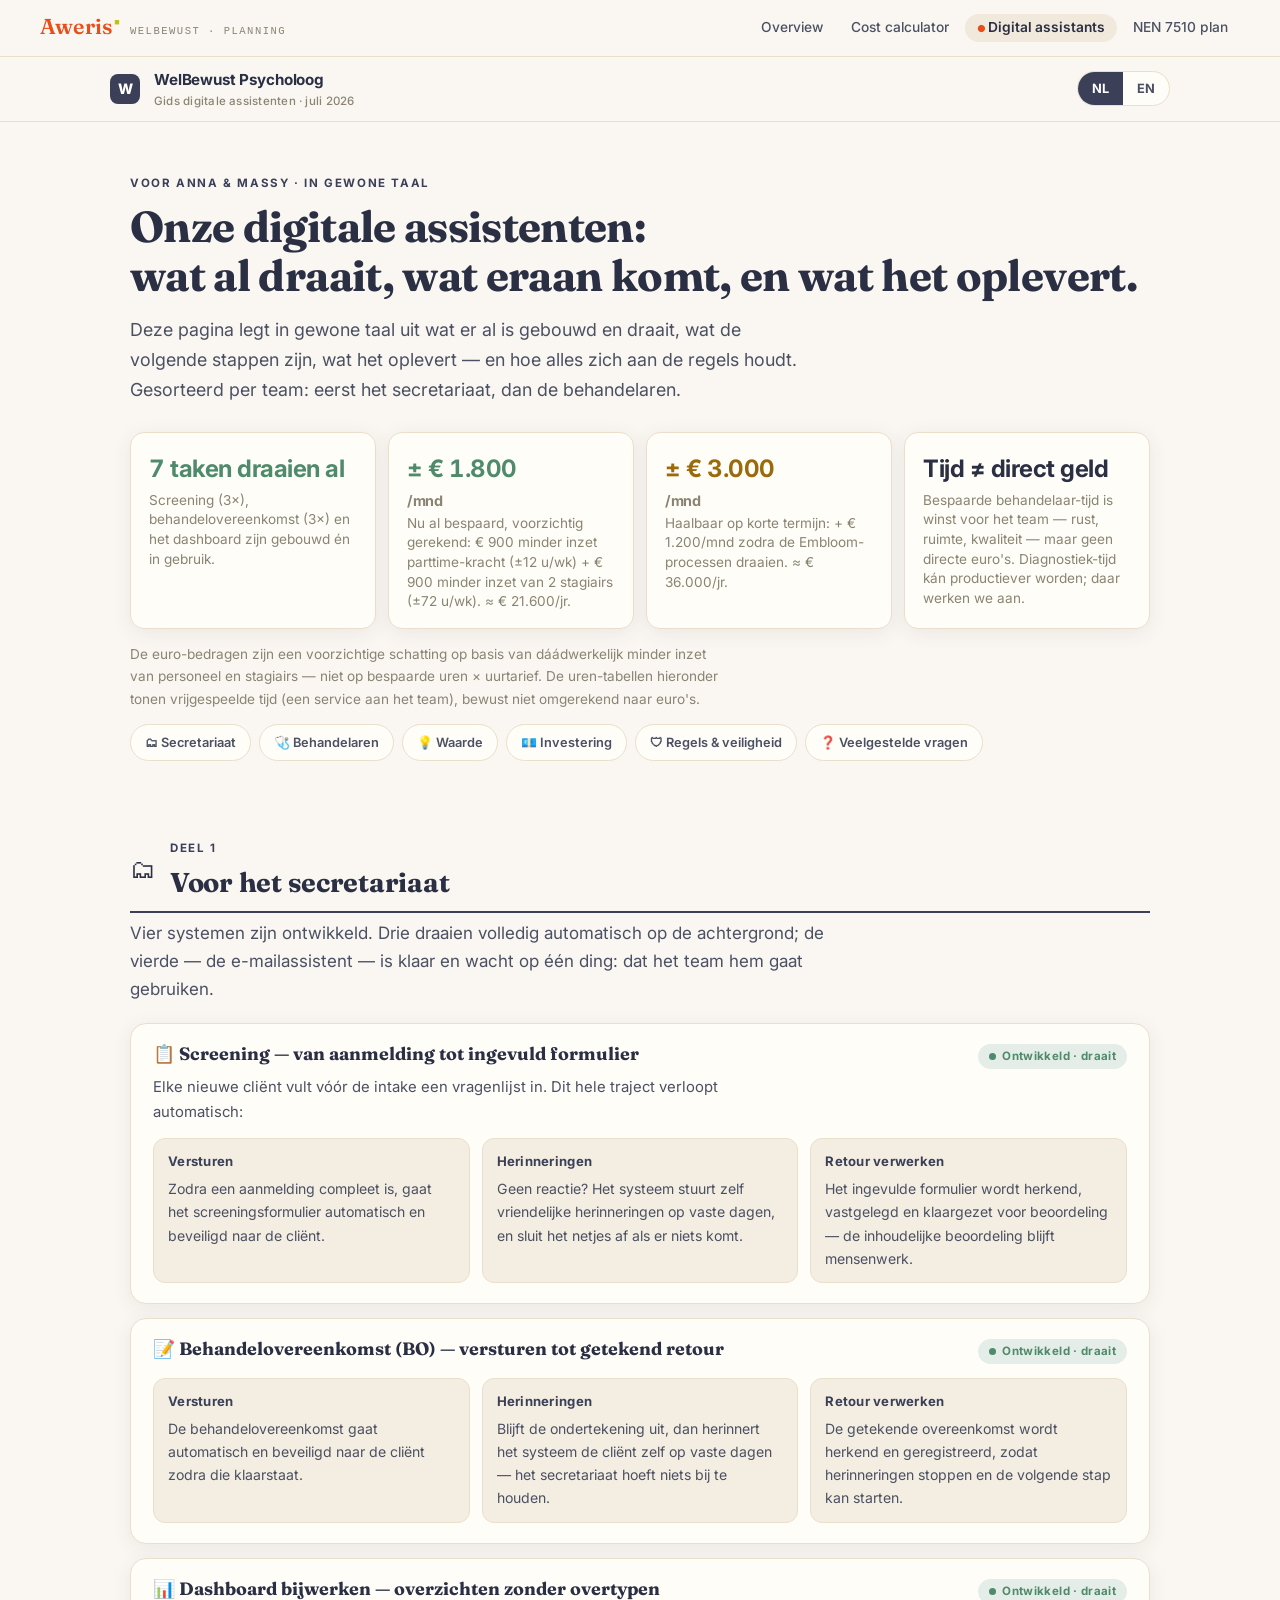
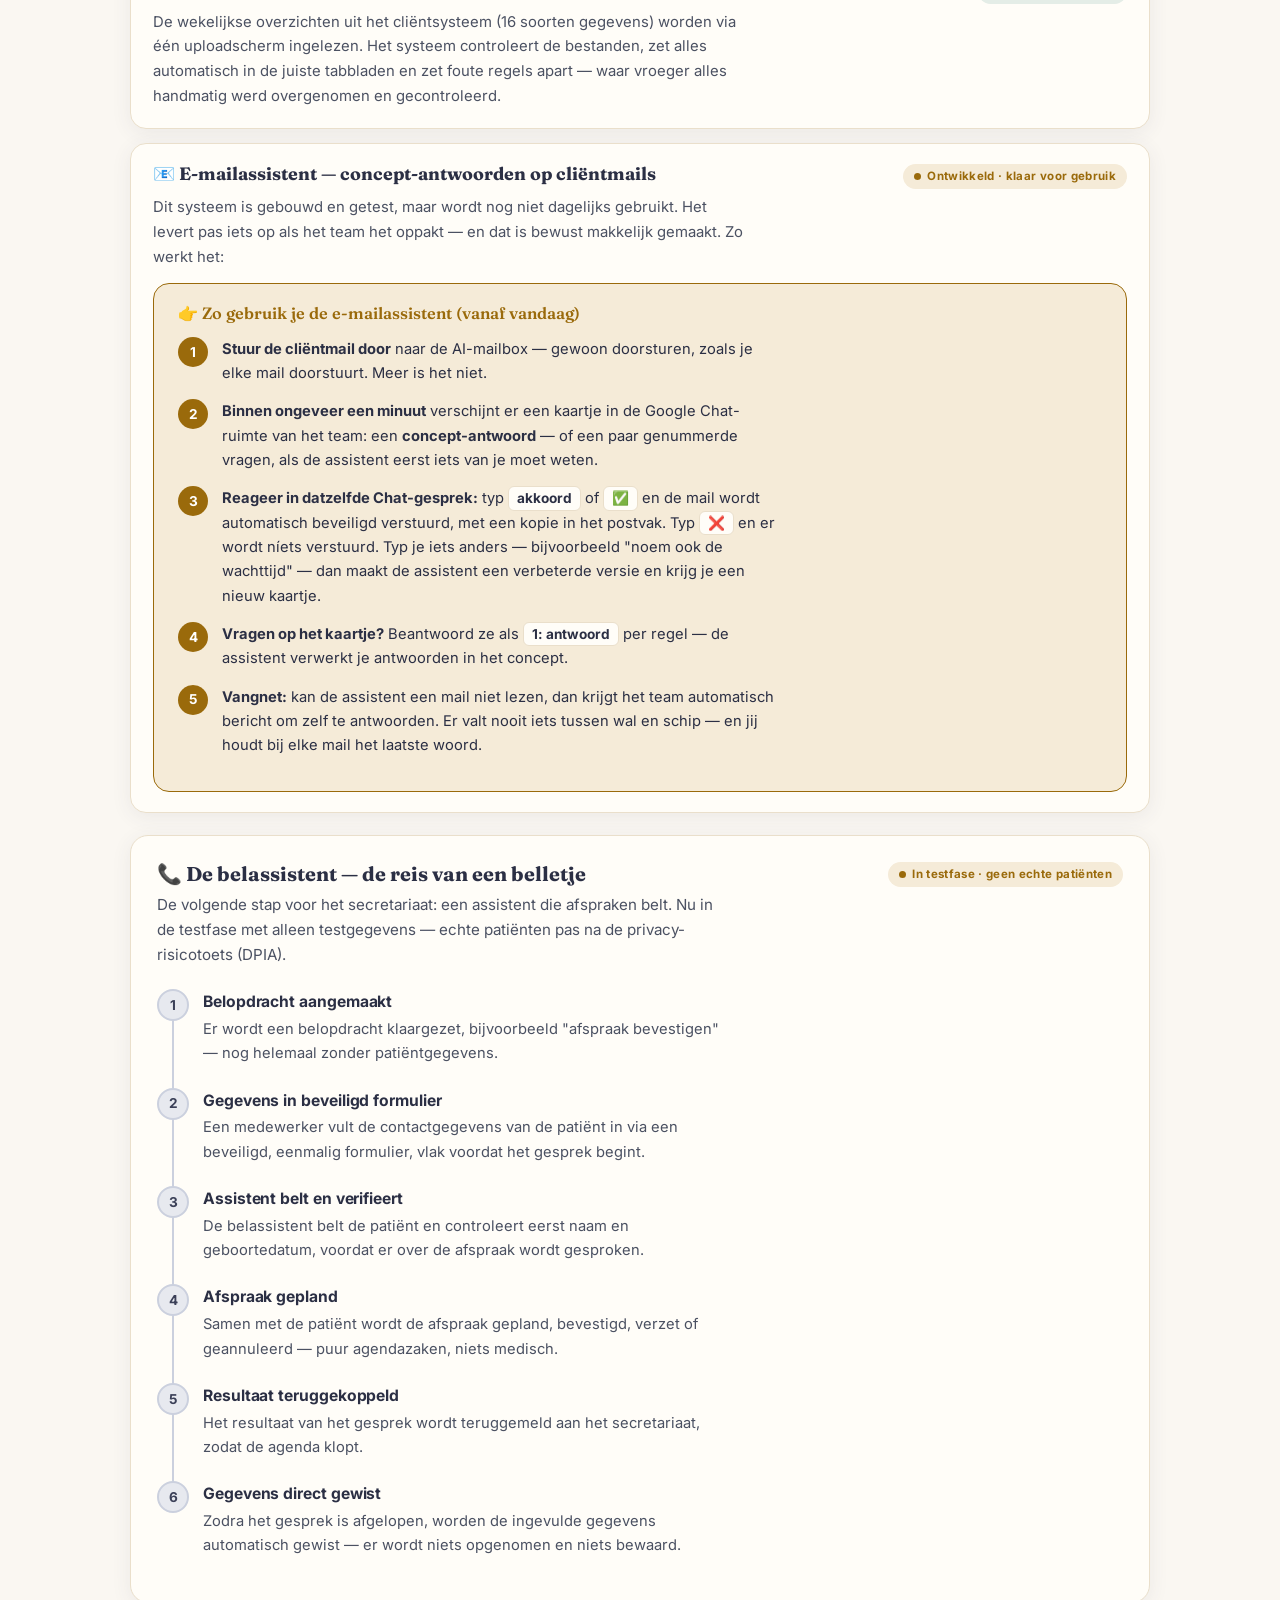
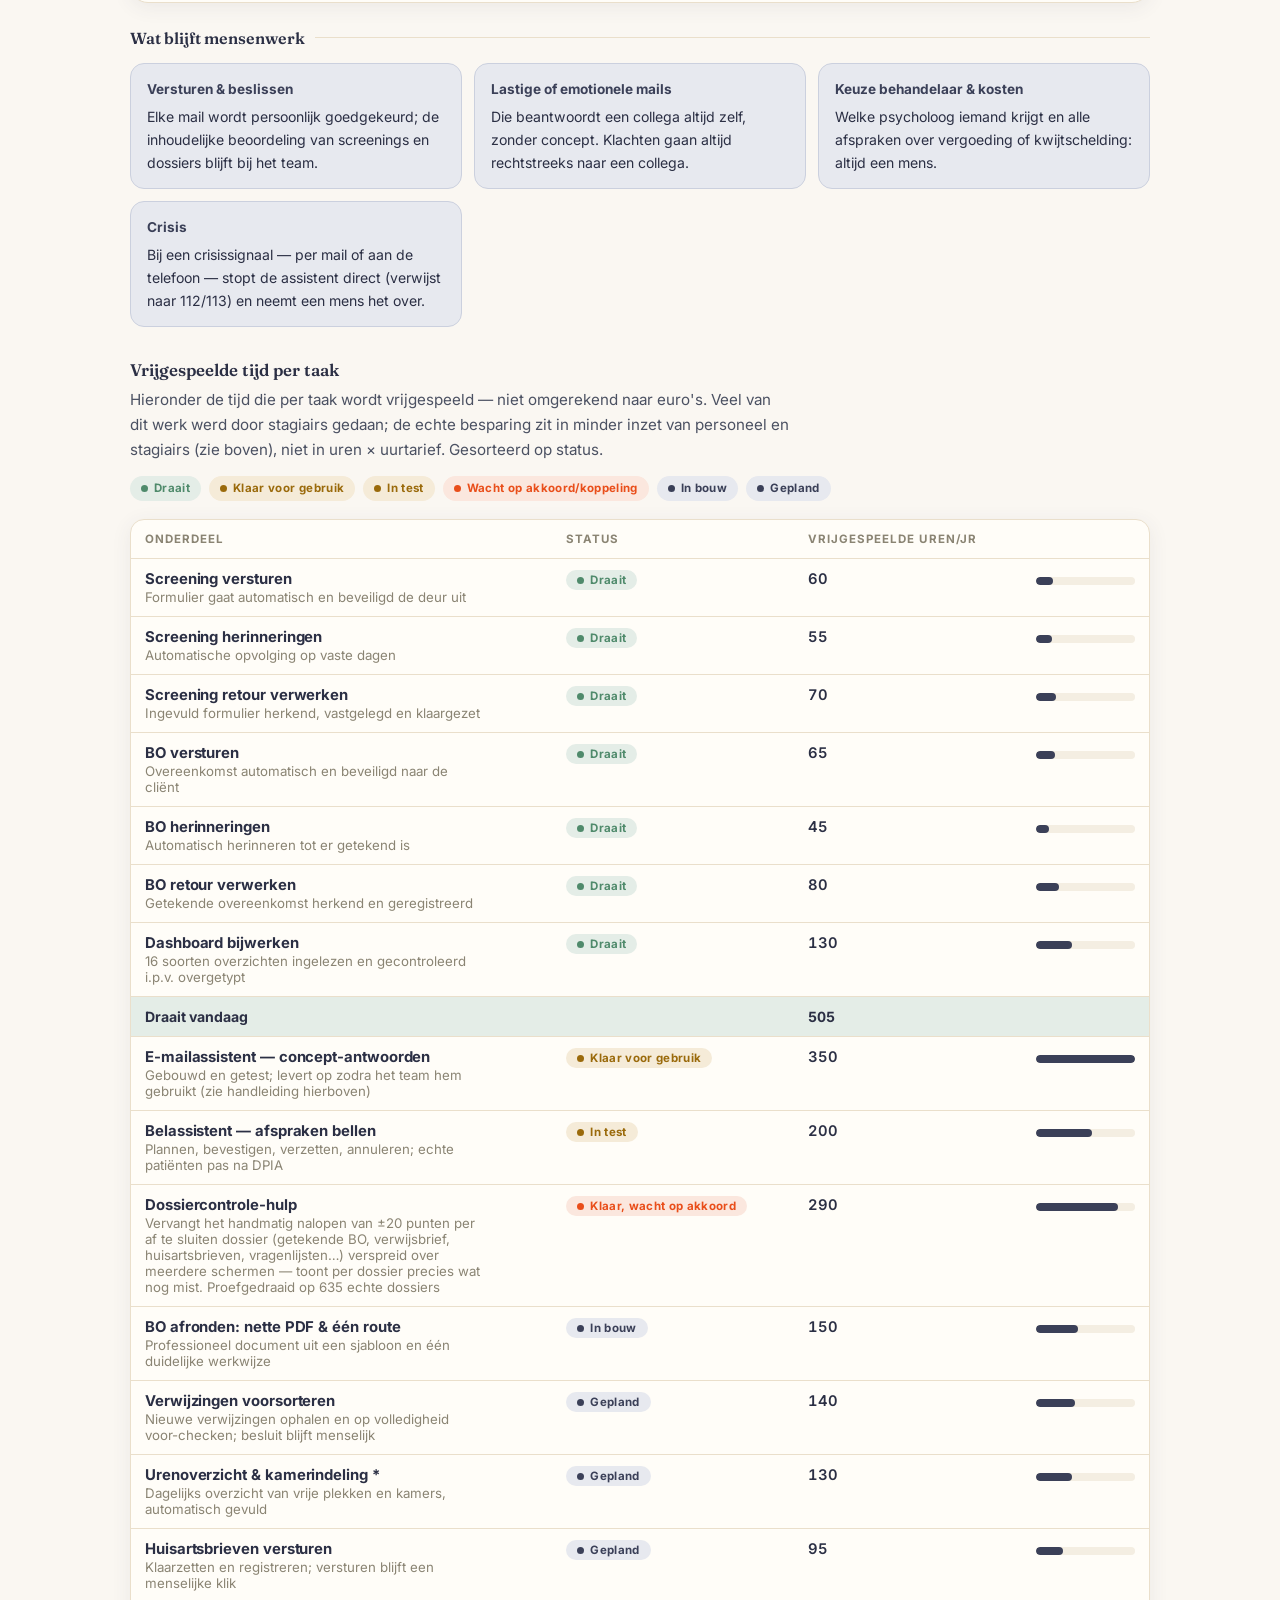
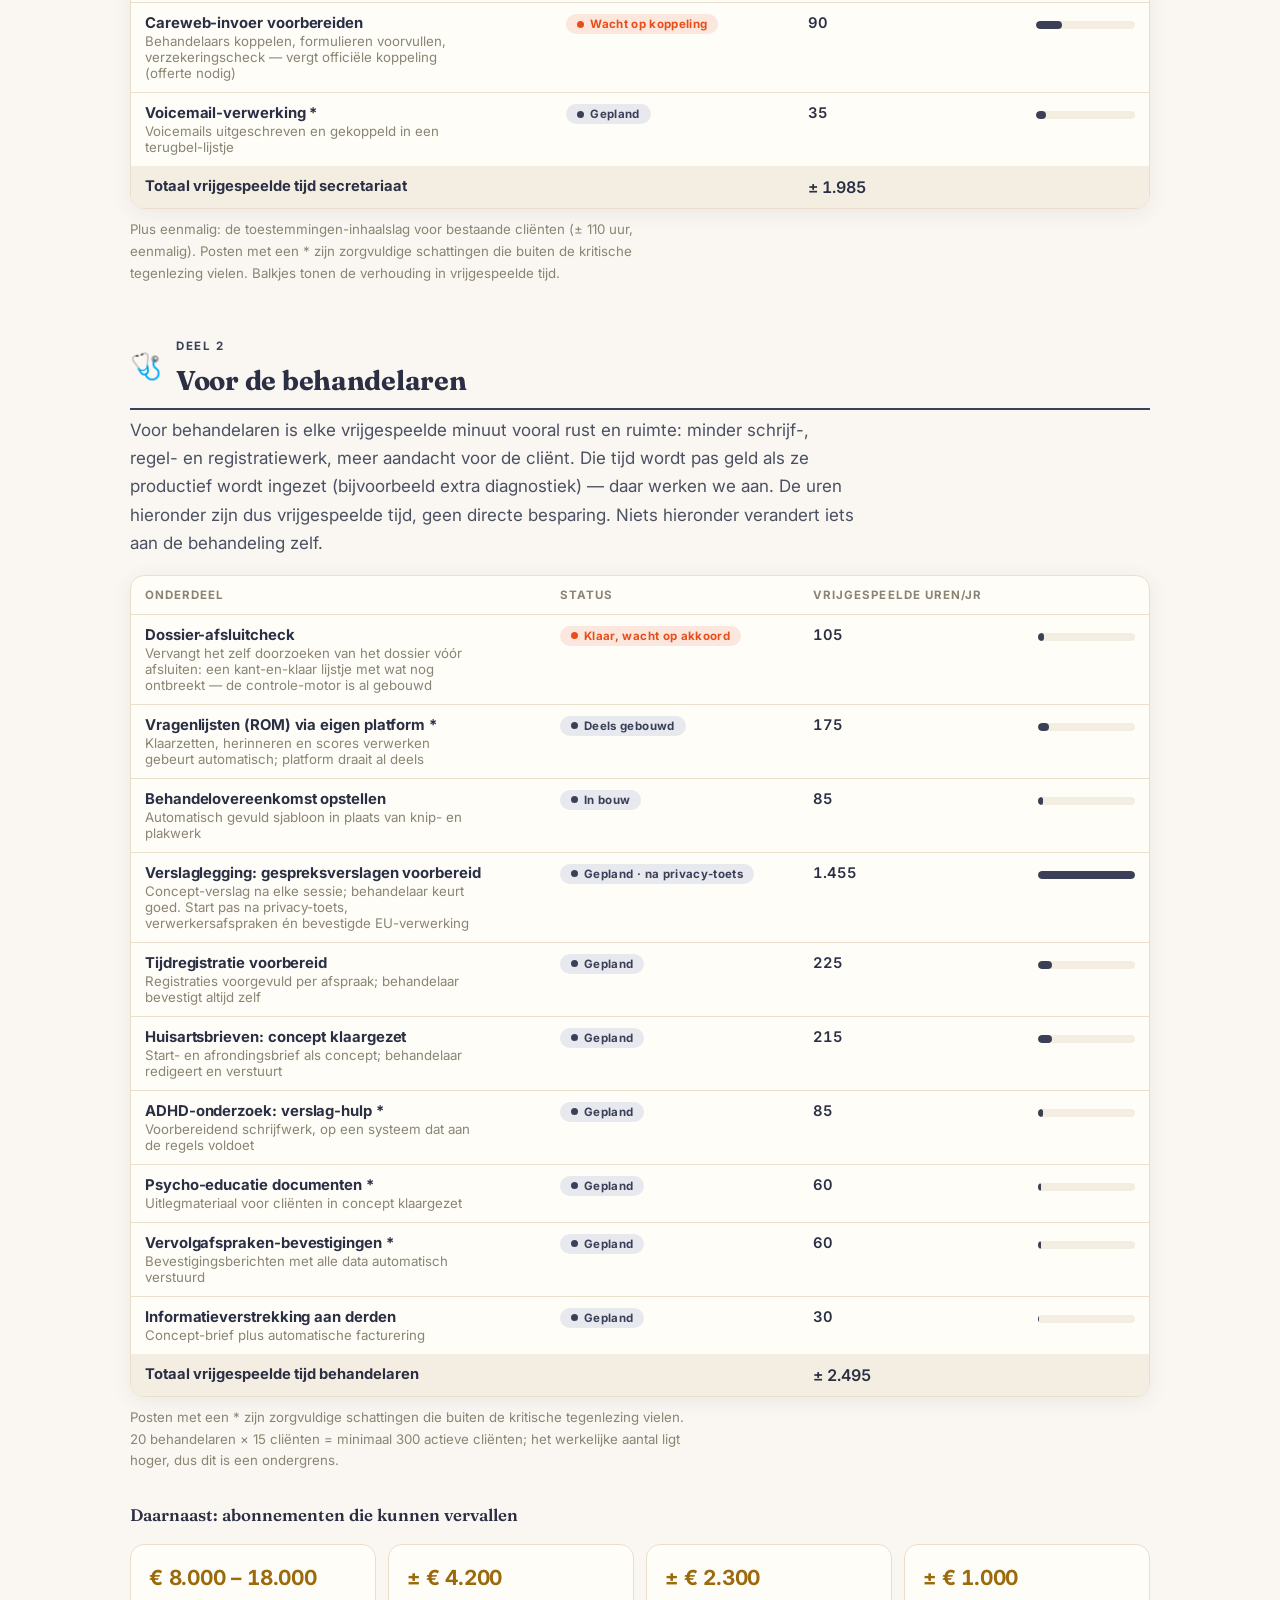
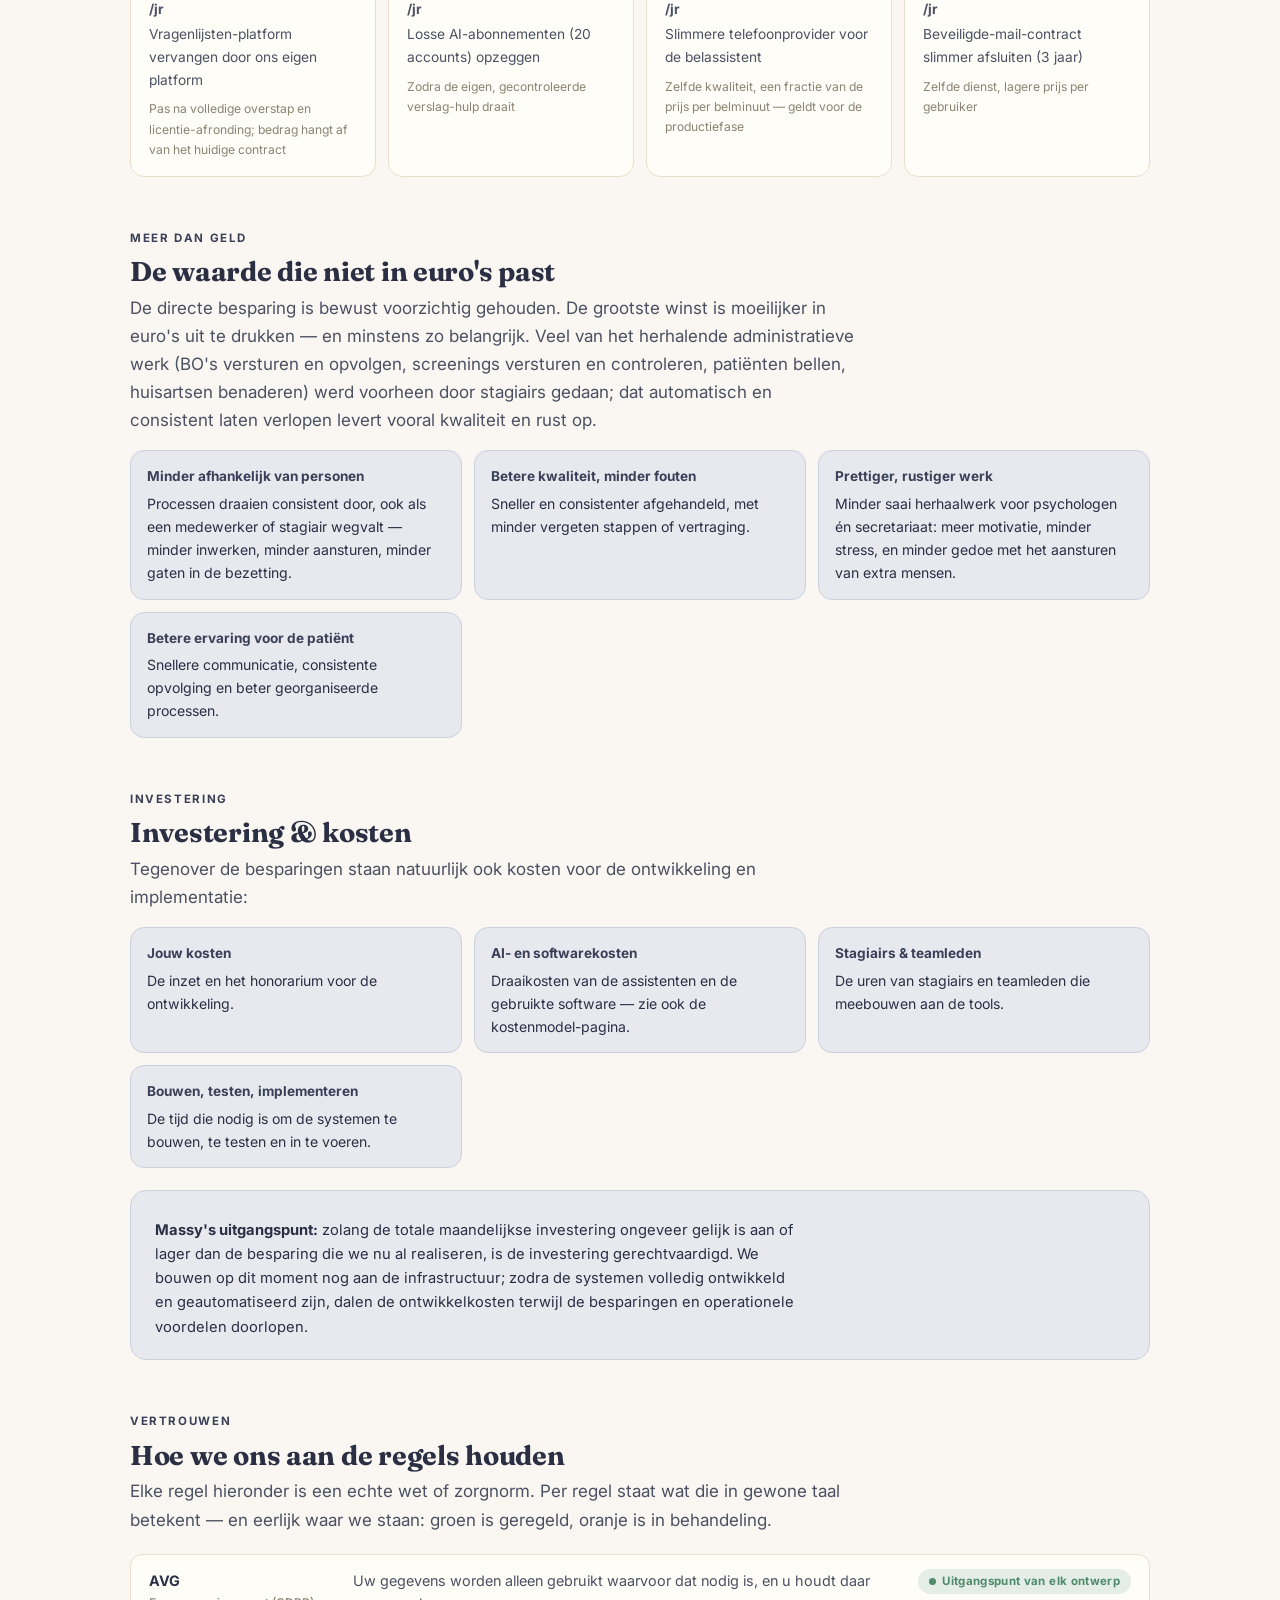
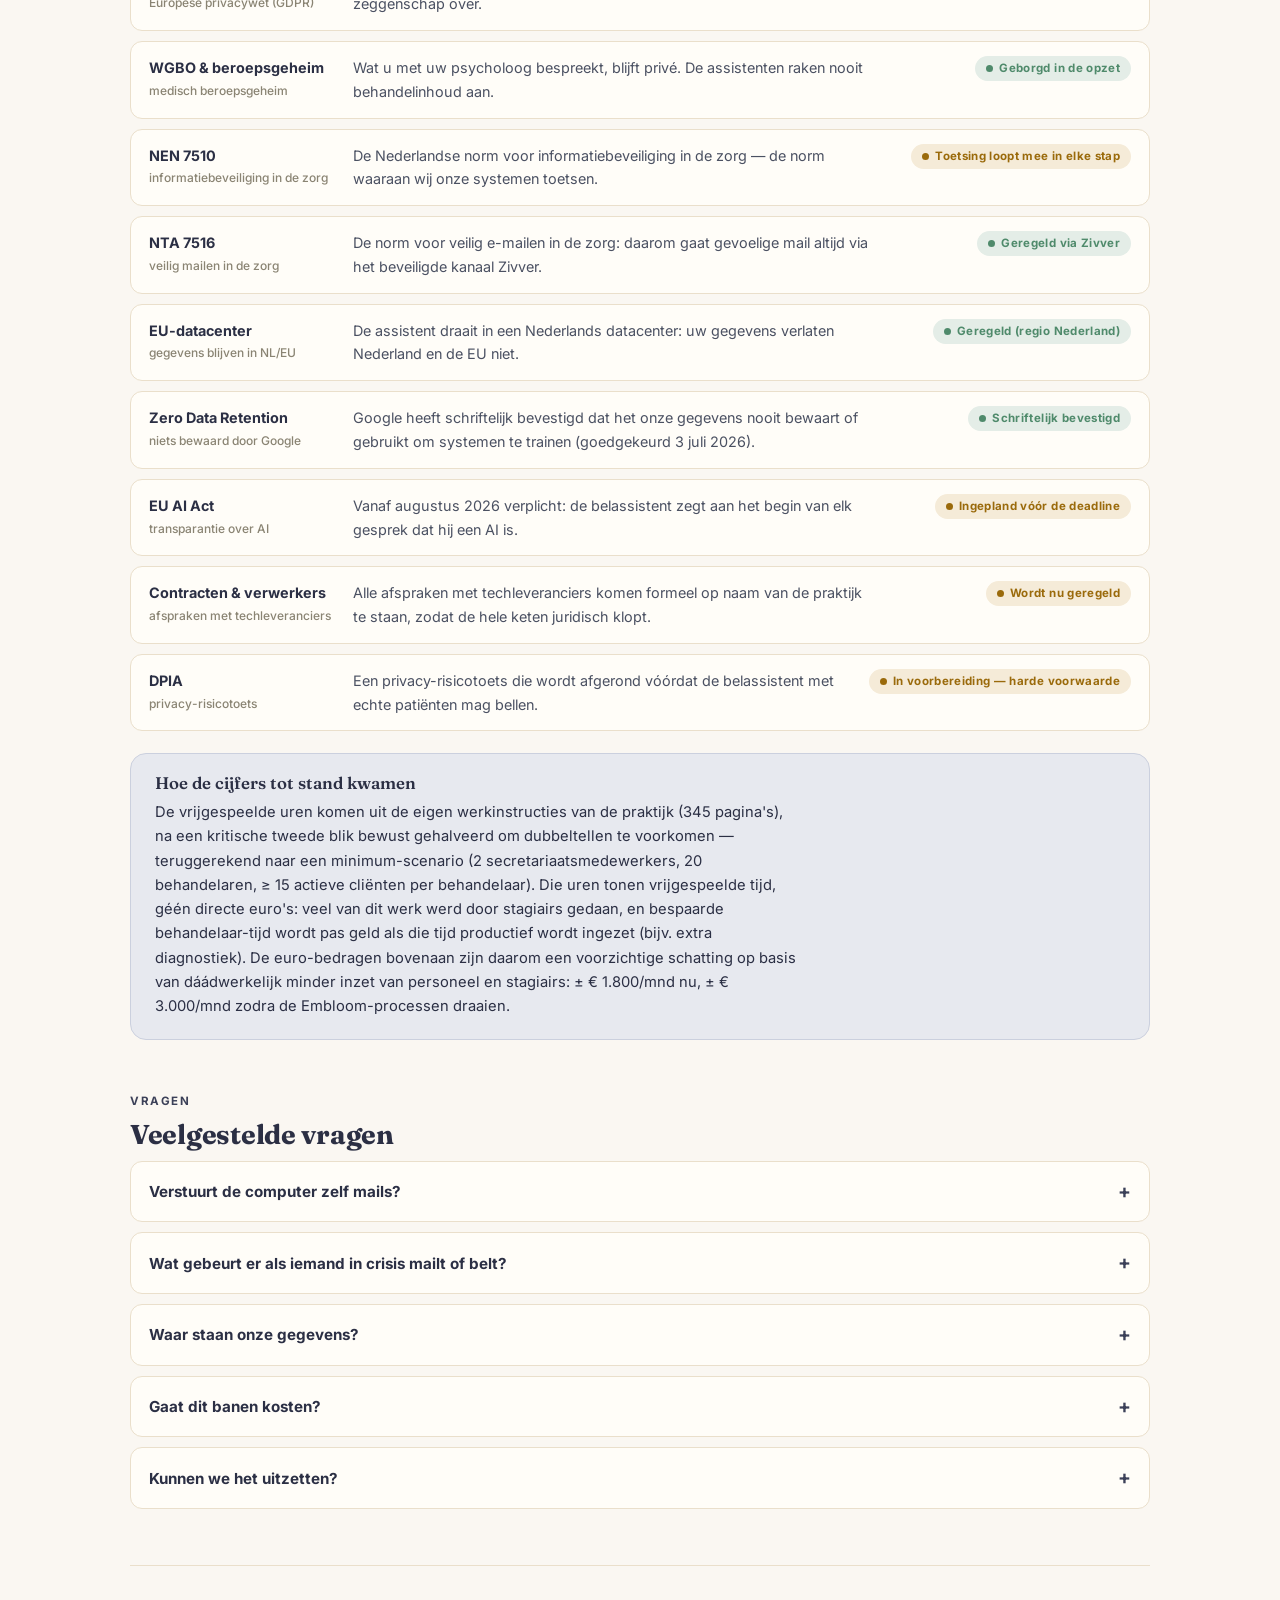
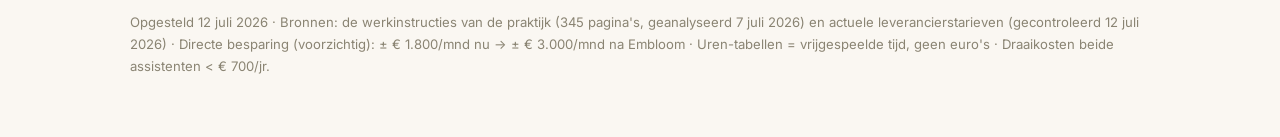
==== assistenten.html @ 5dd23942 "Rework the guide's savings model per Massy's feedback Replace the hour-based potential (€45.5k/€57.5" ====
<meta charset="utf-8">
<title>WelBewust · Digitale assistenten</title>
<meta name="viewport" content="width=device-width, initial-scale=1">
<style>
  :root{
    --paper:#F7F9F8; --ink:#1E2B27; --ink-soft:#49564F; --ink-faint:#6E7A73;
    --teal:#116B61; --teal-soft:#E3EEEC; --teal-line:#BFD6D2;
    --gold:#9A6A0B; --gold-soft:#F5EBD8;
    --card:#FFFFFF; --line:#DCE4E1; --rail:#EEF3F1;
    --ok:#2E7D4F; --ok-bg:#E4F1E9;
    --test:#A16207; --test-bg:#F7EED9;
    --plan:#5B6B7A; --plan-bg:#E9EEF2;
    --wait:#9A4F2E; --wait-bg:#F6E8E1;
    --shadow:0 1px 2px rgba(30,43,39,.06),0 8px 24px -12px rgba(30,43,39,.14);
  }
  @media (prefers-color-scheme: dark){
    :root{
      --paper:#14201C; --ink:#E8EFEA; --ink-soft:#B4C2BB; --ink-faint:#8FA098;
      --teal:#5BBFB1; --teal-soft:#1C332E; --teal-line:#2C4941;
      --gold:#D9A441; --gold-soft:#33290F;
      --card:#1A2925; --line:#2A3A34; --rail:#182622;
      --ok:#6FBF8F; --ok-bg:#1D3326;
      --test:#D9A441; --test-bg:#332B12;
      --plan:#9FB0BE; --plan-bg:#22303B;
      --wait:#D98B63; --wait-bg:#38251B;
      --shadow:0 1px 2px rgba(0,0,0,.3),0 8px 24px -12px rgba(0,0,0,.5);
    }
  }
  :root[data-theme="light"]{
    --paper:#F7F9F8; --ink:#1E2B27; --ink-soft:#49564F; --ink-faint:#6E7A73;
    --teal:#116B61; --teal-soft:#E3EEEC; --teal-line:#BFD6D2;
    --gold:#9A6A0B; --gold-soft:#F5EBD8;
    --card:#FFFFFF; --line:#DCE4E1; --rail:#EEF3F1;
    --ok:#2E7D4F; --ok-bg:#E4F1E9;
    --test:#A16207; --test-bg:#F7EED9;
    --plan:#5B6B7A; --plan-bg:#E9EEF2;
    --wait:#9A4F2E; --wait-bg:#F6E8E1;
    --shadow:0 1px 2px rgba(30,43,39,.06),0 8px 24px -12px rgba(30,43,39,.14);
  }
  :root[data-theme="dark"]{
    --paper:#14201C; --ink:#E8EFEA; --ink-soft:#B4C2BB; --ink-faint:#8FA098;
    --teal:#5BBFB1; --teal-soft:#1C332E; --teal-line:#2C4941;
    --gold:#D9A441; --gold-soft:#33290F;
    --card:#1A2925; --line:#2A3A34; --rail:#182622;
    --ok:#6FBF8F; --ok-bg:#1D3326;
    --test:#D9A441; --test-bg:#332B12;
    --plan:#9FB0BE; --plan-bg:#22303B;
    --wait:#D98B63; --wait-bg:#38251B;
    --shadow:0 1px 2px rgba(0,0,0,.3),0 8px 24px -12px rgba(0,0,0,.5);
  }

  *{box-sizing:border-box}
  @media (prefers-reduced-motion: reduce){ *{transition:none!important;animation:none!important} }
  body{
    margin:0; background:var(--paper); color:var(--ink);
    font-family:"Inter","Segoe UI",system-ui,-apple-system,sans-serif;
    font-size:17px; line-height:1.65;
  }
  .display, h1,h2,h3,h4, .chip, .stat b, .navrail a, .toggle, .eyebrow, th, .step-k, .qty, .howto b{
    font-family:"Inter","Segoe UI",system-ui,-apple-system,sans-serif;
  }
  h1,h2,h3{text-wrap:balance; line-height:1.15; margin:0}
  h1{font-size:clamp(1.9rem,4.5vw,2.7rem); font-weight:700; letter-spacing:-.015em}
  h2{font-size:clamp(1.35rem,3vw,1.7rem); font-weight:700; letter-spacing:-.01em}
  h3{font-size:1.05rem; font-weight:600}
  p{margin:.4rem 0 0; max-width:66ch}
  a{color:var(--teal)}
  .eyebrow{
    display:inline-block; font-size:.72rem; font-weight:700; letter-spacing:.14em;
    text-transform:uppercase; color:var(--teal); margin-bottom:.55rem;
  }
  .wrap{max-width:1060px; margin:0 auto; padding:0 20px}

  header.site{
    position:sticky; top:0; z-index:40; background:var(--paper);
    border-bottom:1px solid var(--line);
  }
  .bar{display:flex; align-items:center; gap:14px; padding:10px 0}
  .mark{
    width:30px;height:30px;border-radius:8px;background:var(--teal);color:#fff;
    display:grid;place-items:center;font-weight:800;font-size:.9rem;flex:none;
    font-family:"Inter","Segoe UI",system-ui,-apple-system,sans-serif;
  }
  .bar .t{font-weight:700;font-size:.95rem;letter-spacing:-.01em;font-family:"Inter","Segoe UI",system-ui,-apple-system,sans-serif}
  .bar .t small{display:block;font-weight:500;color:var(--ink-faint);font-size:.72rem;letter-spacing:.02em}
  .spacer{flex:1}
  .toggle{display:flex;border:1px solid var(--line);border-radius:999px;overflow:hidden;background:var(--card)}
  .toggle button{appearance:none;border:0;background:transparent;color:var(--ink-soft);font:inherit;font-size:.8rem;font-weight:700;padding:6px 14px;cursor:pointer}
  .toggle button[aria-pressed="true"]{background:var(--teal);color:#fff}
  .toggle button:focus-visible{outline:2px solid var(--teal);outline-offset:-2px}

  [data-lang="en"] .nl{display:none!important}
  [data-lang="nl"] .en{display:none!important}

  .hero{padding:52px 0 30px}
  .hero .sub{font-size:1.12rem;color:var(--ink-soft);max-width:62ch;margin-top:.9rem}
  .stats{display:grid;grid-template-columns:repeat(auto-fit,minmax(215px,1fr));gap:12px;margin-top:28px}
  .stat{background:var(--card);border:1px solid var(--line);border-radius:14px;padding:16px 18px;box-shadow:var(--shadow)}
  .stat b{display:block;font-size:1.5rem;font-weight:700;letter-spacing:-.02em;font-variant-numeric:tabular-nums}
  .stat b.money{color:var(--gold)}
  .stat b.live{color:var(--ok)}
  .stat span{font-size:.85rem;color:var(--ink-faint);line-height:1.45;display:block;margin-top:2px}
  .hero .note{font-size:.85rem;color:var(--ink-faint);margin-top:14px}
  .navrail{display:flex;gap:8px;flex-wrap:wrap;padding:14px 0 4px}
  .navrail a{text-decoration:none;font-size:.8rem;font-weight:600;color:var(--ink-soft);border:1px solid var(--line);background:var(--card);border-radius:999px;padding:7px 14px}
  .navrail a:hover{border-color:var(--teal);color:var(--teal)}

  section{padding:44px 0 8px}
  .lede{color:var(--ink-soft);max-width:66ch}
  .rolehead{display:flex;align-items:center;gap:14px;border-bottom:2px solid var(--teal);padding-bottom:12px;margin-bottom:6px}
  .rolehead .roletag{font-size:1.6rem}

  .chip{display:inline-flex;align-items:center;gap:6px;font-size:.72rem;font-weight:700;letter-spacing:.03em;border-radius:999px;padding:3px 11px;white-space:nowrap}
  .chip::before{content:"";width:7px;height:7px;border-radius:50%;background:currentColor}
  .chip.ok{color:var(--ok);background:var(--ok-bg)}
  .chip.ready{color:var(--gold);background:var(--gold-soft)}
  .chip.test{color:var(--test);background:var(--test-bg)}
  .chip.plan{color:var(--plan);background:var(--plan-bg)}
  .chip.wait{color:var(--wait);background:var(--wait-bg)}
  .chip.build{color:var(--teal);background:var(--teal-soft)}

  /* developed-system cards */
  .syscards{display:grid;gap:14px;margin-top:20px}
  .syscard{background:var(--card);border:1px solid var(--line);border-radius:16px;padding:20px 22px;box-shadow:var(--shadow)}
  .syshead{display:flex;justify-content:space-between;align-items:flex-start;gap:12px;flex-wrap:wrap}
  .syshead h3{font-size:1.12rem;font-weight:700}
  .sysparts{display:grid;grid-template-columns:repeat(auto-fit,minmax(230px,1fr));gap:12px;margin-top:14px}
  .part{background:var(--rail);border:1px solid var(--line);border-radius:12px;padding:12px 14px}
  .part h4{margin:0;font-size:.82rem;font-weight:700;color:var(--teal);letter-spacing:.02em}
  .part p{font-size:.88rem;color:var(--ink-soft);margin-top:4px}

  /* adoption guide */
  .adopt{background:var(--gold-soft);border:1px solid var(--gold);border-radius:16px;padding:20px 24px;margin-top:14px}
  .adopt h3{color:var(--gold);font-size:1.02rem}
  .howto{list-style:none;margin:14px 0 0;padding:0;counter-reset:step}
  .howto li{position:relative;padding:0 0 14px 44px;counter-increment:step}
  .howto li::before{
    content:counter(step);position:absolute;left:0;top:0;width:30px;height:30px;border-radius:50%;
    background:var(--gold);color:#fff;display:grid;place-items:center;font-weight:700;font-size:.85rem;
    font-family:"Inter","Segoe UI",system-ui,-apple-system,sans-serif;
  }
  .howto p{font-size:.92rem;margin:0;max-width:62ch}
  .howto b{font-weight:700}
  .kbd{display:inline-block;background:var(--card);border:1px solid var(--line);border-radius:6px;padding:0 8px;font-size:.85rem;font-weight:700;font-family:"Inter","Segoe UI",system-ui,-apple-system,sans-serif}

  /* journey */
  .pathcard{background:var(--card);border:1px solid var(--line);border-radius:18px;padding:26px 26px 22px;margin-top:22px;box-shadow:var(--shadow)}
  .pathhead{display:flex;align-items:flex-start;gap:14px;flex-wrap:wrap;justify-content:space-between}
  .pathhead .who h3{font-size:1.25rem;font-weight:700}
  .pathhead .who p{color:var(--ink-soft);font-size:.95rem;max-width:56ch}
  .journey{list-style:none;margin:22px 0 0;padding:0;position:relative}
  .journey li{position:relative;padding:0 0 22px 46px}
  .journey li::before{content:"";position:absolute;left:15px;top:28px;bottom:-2px;width:2px;background:var(--teal-line)}
  .journey li:last-child::before{display:none}
  .journey .step-k{position:absolute;left:0;top:0;width:32px;height:32px;border-radius:50%;background:var(--teal-soft);color:var(--teal);border:2px solid var(--teal-line);display:grid;place-items:center;font-weight:700;font-size:.85rem}
  .journey h4{margin:0;font-size:.98rem;font-weight:700;letter-spacing:-.005em}
  .journey p{font-size:.92rem;color:var(--ink-soft);margin-top:2px;max-width:58ch}

  .humans{display:grid;grid-template-columns:repeat(auto-fit,minmax(250px,1fr));gap:12px;margin-top:16px}
  .human{background:var(--teal-soft);border:1px solid var(--teal-line);border-radius:14px;padding:14px 16px}
  .human h4{margin:0;font-size:.85rem;font-weight:700;color:var(--teal)}
  .human p{font-size:.88rem;color:var(--ink);margin-top:4px}
  .humanlabel{display:flex;align-items:center;gap:10px;margin-top:26px}
  .humanlabel h3{font-size:1rem}
  .humanlabel .rule{flex:1;height:1px;background:var(--line)}

  .comply{display:grid;gap:10px;margin-top:20px}
  .rule-row{display:grid;grid-template-columns:190px 1fr auto;gap:14px;align-items:start;background:var(--card);border:1px solid var(--line);border-radius:12px;padding:14px 18px}
  .rule-row .k{font-weight:700;font-size:.9rem;font-family:"Inter","Segoe UI",system-ui,-apple-system,sans-serif}
  .rule-row .k small{display:block;font-weight:500;color:var(--ink-faint);font-size:.75rem;margin-top:1px}
  .rule-row p{font-size:.9rem;color:var(--ink-soft);margin:0;max-width:58ch}
  @media (max-width:720px){ .rule-row{grid-template-columns:1fr;gap:6px} }

  .tablewrap{overflow-x:auto;margin-top:18px;border:1px solid var(--line);border-radius:14px;background:var(--card);box-shadow:var(--shadow)}
  table{border-collapse:collapse;width:100%;min-width:640px}
  th{text-align:left;font-size:.72rem;letter-spacing:.09em;text-transform:uppercase;color:var(--ink-faint);font-weight:700;padding:12px 14px;border-bottom:1px solid var(--line)}
  td{padding:11px 14px;border-bottom:1px solid var(--line);vertical-align:top;font-size:.92rem}
  tr:last-child td{border-bottom:0}
  td .it{font-weight:700;font-size:.93rem;font-family:"Inter","Segoe UI",system-ui,-apple-system,sans-serif;letter-spacing:-.005em}
  td .why{color:var(--ink-faint);font-size:.83rem;display:block;margin-top:1px;max-width:42ch}
  .qty{font-variant-numeric:tabular-nums;white-space:nowrap;font-weight:600}
  .qty.money{color:var(--gold);font-weight:700}
  .bar-td{min-width:110px}
  .databar{height:8px;border-radius:99px;background:var(--rail);overflow:hidden;margin-top:7px}
  .databar i{display:block;height:100%;border-radius:99px;background:var(--teal)}
  tr.subtotal td{background:var(--ok-bg);font-weight:700;font-size:.88rem}
  tfoot td{background:var(--rail);font-weight:700}
  tfoot .qty{font-size:1rem}
  .tbl-note{font-size:.83rem;color:var(--ink-faint);margin-top:10px;max-width:70ch}

  .cuts{display:grid;grid-template-columns:repeat(auto-fit,minmax(230px,1fr));gap:12px;margin-top:18px}
  .cut{background:var(--card);border:1px solid var(--line);border-radius:14px;padding:16px 18px}
  .cut b{display:block;font-size:1.3rem;color:var(--gold);font-variant-numeric:tabular-nums;font-family:"Inter","Segoe UI",system-ui,-apple-system,sans-serif;letter-spacing:-.01em}
  .cut span{font-size:.86rem;color:var(--ink-soft);display:block;margin-top:3px}
  .cut small{display:block;font-size:.76rem;color:var(--ink-faint);margin-top:8px}

  details{background:var(--card);border:1px solid var(--line);border-radius:12px;padding:0;margin-top:10px;overflow:hidden}
  summary{cursor:pointer;font-weight:700;font-size:.95rem;padding:14px 18px;list-style:none;font-family:"Inter","Segoe UI",system-ui,-apple-system,sans-serif;display:flex;justify-content:space-between;gap:12px;align-items:center}
  summary::-webkit-details-marker{display:none}
  summary::after{content:"+";color:var(--teal);font-weight:700;font-size:1.2rem;flex:none}
  details[open] summary::after{content:"–"}
  details .a{padding:0 18px 16px;color:var(--ink-soft);font-size:.93rem;max-width:66ch}
  summary:focus-visible{outline:2px solid var(--teal);outline-offset:-2px}

  .method{background:var(--teal-soft);border:1px solid var(--teal-line);border-radius:16px;padding:20px 24px;margin-top:22px}
  .method p{font-size:.92rem;max-width:72ch}
  footer{padding:40px 0 60px;color:var(--ink-faint);font-size:.82rem;border-top:1px solid var(--line);margin-top:48px}
  footer p{max-width:none}
  .legend{display:flex;gap:8px;flex-wrap:wrap;margin-top:14px}
</style>
<link rel="stylesheet" href="aweris.css">

<body data-lang="nl">
<nav class="aw-nav">
  <a class="aw-brand" href="overview.html"><span class="aw-wordmark">Aweris</span><small>WelBewust &middot; planning</small></a>
  <div class="aw-nav-links">
    <a href="overview.html">Overview</a>
    <a href="index.html">Cost calculator</a>
    <a href="assistenten.html" aria-current="page">Digital assistants</a>
    <a href="compliance.html">NEN 7510 plan</a>
  </div>
</nav>
<header class="site">
  <div class="wrap bar">
    <div class="mark">W</div>
    <div class="t">WelBewust Psycholoog
      <small class="nl">Gids digitale assistenten · juli 2026</small>
      <small class="en">Digital assistants guide · July 2026</small>
    </div>
    <div class="spacer"></div>
    <div class="toggle" role="group" aria-label="Taal / Language">
      <button id="btn-nl" aria-pressed="true" onclick="setLang('nl')">NL</button>
      <button id="btn-en" aria-pressed="false" onclick="setLang('en')">EN</button>
    </div>
  </div>
</header>

<main class="wrap">

  <!-- ============ HERO ============ -->
  <div class="hero">
    <span class="eyebrow nl">Voor Anna &amp; Massy · in gewone taal</span>
    <span class="eyebrow en">For Anna &amp; Massy · in plain language</span>
    <h1 class="nl">Onze digitale assistenten:<br>wat al draait, wat eraan komt, en wat het oplevert.</h1>
    <h1 class="en">Our digital assistants:<br>what already runs, what's coming, and what it saves.</h1>
    <p class="sub nl">Deze pagina legt in gewone taal uit wat er al is gebouwd en draait, wat de volgende stappen zijn, wat het oplevert — en hoe alles zich aan de regels houdt. Gesorteerd per team: eerst het secretariaat, dan de behandelaren.</p>
    <p class="sub en">This page explains in plain language what has been built and is running, what comes next, what it saves — and how everything follows the rules. Organized per team: first the secretariat, then the clinicians.</p>

    <div class="stats">
      <div class="stat">
        <b class="live nl">7 taken draaien al</b><b class="live en">7 tasks already run</b>
        <span class="nl">Screening (3×), behandelovereenkomst (3×) en het dashboard zijn gebouwd én in gebruik.</span>
        <span class="en">Screening (3×), treatment agreement (3×) and the dashboard are built and in use.</span>
      </div>
      <div class="stat">
        <b class="live nl">± € 1.800<span style="font-size:.9rem">/mnd</span></b><b class="live en">± € 1,800<span style="font-size:.9rem">/mo</span></b>
        <span class="nl">Nu al bespaard, voorzichtig gerekend: € 900 minder inzet parttime-kracht (±12 u/wk) + € 900 minder inzet van 2 stagiairs (±72 u/wk). ≈ € 21.600/jr.</span>
        <span class="en">Saved now, conservatively: € 900 less part-time staffing (±12 h/wk) + € 900 less use of 2 interns (±72 h/wk). ≈ € 21,600/yr.</span>
      </div>
      <div class="stat">
        <b class="money nl">± € 3.000<span style="font-size:.9rem">/mnd</span></b><b class="money en">± € 3,000<span style="font-size:.9rem">/mo</span></b>
        <span class="nl">Haalbaar op korte termijn: + € 1.200/mnd zodra de Embloom-processen draaien. ≈ € 36.000/jr.</span>
        <span class="en">Reachable near-term: + € 1,200/mo once the Embloom processes run. ≈ € 36,000/yr.</span>
      </div>
      <div class="stat">
        <b class="nl">Tijd ≠ direct geld</b><b class="en">Time ≠ direct cash</b>
        <span class="nl">Bespaarde behandelaar-tijd is winst voor het team — rust, ruimte, kwaliteit — maar geen directe euro's. Diagnostiek-tijd kán productiever worden; daar werken we aan.</span>
        <span class="en">Freed clinician time is a win for the team — calm, capacity, quality — but not direct euros. Diagnostic time could become productive; we're working on it.</span>
      </div>
    </div>
    <p class="note nl">De euro-bedragen zijn een voorzichtige schatting op basis van dáádwerkelijk minder inzet van personeel en stagiairs — niet op bespaarde uren × uurtarief. De uren-tabellen hieronder tonen vrijgespeelde tijd (een service aan het team), bewust niet omgerekend naar euro's.</p>
    <p class="note en">The euro figures are a conservative estimate based on actually reducing staff and intern hours — not saved hours × an hourly rate. The hour tables below show freed-up time (a service to the team), deliberately not converted to euros.</p>

    <nav class="navrail" aria-label="Secties">
      <a href="#secretariaat" class="nl">🗂 Secretariaat</a><a href="#secretariaat" class="en">🗂 Secretariat</a>
      <a href="#behandelaren" class="nl">🩺 Behandelaren</a><a href="#behandelaren" class="en">🩺 Clinicians</a>
      <a href="#waarde" class="nl">💡 Waarde</a><a href="#waarde" class="en">💡 Value</a>
      <a href="#investering" class="nl">💶 Investering</a><a href="#investering" class="en">💶 Investment</a>
      <a href="#regels" class="nl">🛡 Regels &amp; veiligheid</a><a href="#regels" class="en">🛡 Rules &amp; safety</a>
      <a href="#faq" class="nl">❓ Veelgestelde vragen</a><a href="#faq" class="en">❓ FAQ</a>
    </nav>
  </div>

  <!-- ============ SECRETARIAAT ============ -->
  <section id="secretariaat">
    <div class="rolehead">
      <span class="roletag">🗂</span>
      <div>
        <span class="eyebrow nl">Deel 1</span><span class="eyebrow en">Part 1</span>
        <h2 class="nl">Voor het secretariaat</h2>
        <h2 class="en">For the secretariat</h2>
      </div>
    </div>
    <p class="lede nl">Vier systemen zijn ontwikkeld. Drie draaien volledig automatisch op de achtergrond; de vierde — de e-mailassistent — is klaar en wacht op één ding: dat het team hem gaat gebruiken.</p>
    <p class="lede en">Four systems have been developed. Three run fully automatically in the background; the fourth — the email assistant — is ready and waiting for one thing: the team starting to use it.</p>

    <div class="syscards">

      <div class="syscard">
        <div class="syshead">
          <h3 class="nl">📋 Screening — van aanmelding tot ingevuld formulier</h3>
          <h3 class="en">📋 Screening — from registration to completed form</h3>
          <span class="chip ok nl">Ontwikkeld · draait</span><span class="chip ok en">Developed · running</span>
        </div>
        <p class="nl" style="font-size:.93rem;color:var(--ink-soft)">Elke nieuwe cliënt vult vóór de intake een vragenlijst in. Dit hele traject verloopt automatisch:</p>
        <p class="en" style="font-size:.93rem;color:var(--ink-soft)">Every new client completes a questionnaire before the intake. This entire path runs automatically:</p>
        <div class="sysparts">
          <div class="part">
            <h4 class="nl">Versturen</h4><h4 class="en">Sending</h4>
            <p class="nl">Zodra een aanmelding compleet is, gaat het screeningsformulier automatisch en beveiligd naar de cliënt.</p>
            <p class="en">As soon as a registration is complete, the screening form is sent to the client automatically and securely.</p>
          </div>
          <div class="part">
            <h4 class="nl">Herinneringen</h4><h4 class="en">Reminders</h4>
            <p class="nl">Geen reactie? Het systeem stuurt zelf vriendelijke herinneringen op vaste dagen, en sluit het netjes af als er niets komt.</p>
            <p class="en">No response? The system sends friendly reminders on fixed days by itself, and closes the case neatly if nothing comes.</p>
          </div>
          <div class="part">
            <h4 class="nl">Retour verwerken</h4><h4 class="en">Processing returns</h4>
            <p class="nl">Het ingevulde formulier wordt herkend, vastgelegd en klaargezet voor beoordeling — de inhoudelijke beoordeling blijft mensenwerk.</p>
            <p class="en">The completed form is recognized, recorded and staged for assessment — the clinical assessment itself stays human.</p>
          </div>
        </div>
      </div>

      <div class="syscard">
        <div class="syshead">
          <h3 class="nl">📝 Behandelovereenkomst (BO) — versturen tot getekend retour</h3>
          <h3 class="en">📝 Treatment agreement — from sending to signed return</h3>
          <span class="chip ok nl">Ontwikkeld · draait</span><span class="chip ok en">Developed · running</span>
        </div>
        <div class="sysparts">
          <div class="part">
            <h4 class="nl">Versturen</h4><h4 class="en">Sending</h4>
            <p class="nl">De behandelovereenkomst gaat automatisch en beveiligd naar de cliënt zodra die klaarstaat.</p>
            <p class="en">The treatment agreement goes to the client automatically and securely as soon as it is ready.</p>
          </div>
          <div class="part">
            <h4 class="nl">Herinneringen</h4><h4 class="en">Reminders</h4>
            <p class="nl">Blijft de ondertekening uit, dan herinnert het systeem de cliënt zelf op vaste dagen — het secretariaat hoeft niets bij te houden.</p>
            <p class="en">If the signature doesn't come, the system reminds the client by itself on fixed days — the secretariat tracks nothing.</p>
          </div>
          <div class="part">
            <h4 class="nl">Retour verwerken</h4><h4 class="en">Processing returns</h4>
            <p class="nl">De getekende overeenkomst wordt herkend en geregistreerd, zodat herinneringen stoppen en de volgende stap kan starten.</p>
            <p class="en">The signed agreement is recognized and registered, so reminders stop and the next step can start.</p>
          </div>
        </div>
      </div>

      <div class="syscard">
        <div class="syshead">
          <h3 class="nl">📊 Dashboard bijwerken — overzichten zonder overtypen</h3>
          <h3 class="en">📊 Dashboard updates — overviews without retyping</h3>
          <span class="chip ok nl">Ontwikkeld · draait</span><span class="chip ok en">Developed · running</span>
        </div>
        <p class="nl" style="font-size:.93rem;color:var(--ink-soft)">De wekelijkse overzichten uit het cliëntsysteem (16 soorten gegevens) worden via één uploadscherm ingelezen. Het systeem controleert de bestanden, zet alles automatisch in de juiste tabbladen en zet foute regels apart — waar vroeger alles handmatig werd overgenomen en gecontroleerd.</p>
        <p class="en" style="font-size:.93rem;color:var(--ink-soft)">The weekly exports from the client system (16 data types) are read in through one upload screen. The system validates the files, places everything in the right tabs automatically and sets faulty rows apart — where previously everything was copied and checked by hand.</p>
      </div>

      <div class="syscard">
        <div class="syshead">
          <h3 class="nl">📧 E-mailassistent — concept-antwoorden op cliëntmails</h3>
          <h3 class="en">📧 Email assistant — draft replies to client emails</h3>
          <span class="chip ready nl">Ontwikkeld · klaar voor gebruik</span><span class="chip ready en">Developed · ready for use</span>
        </div>
        <p class="nl" style="font-size:.93rem;color:var(--ink-soft)">Dit systeem is gebouwd en getest, maar wordt nog niet dagelijks gebruikt. Het levert pas iets op als het team het oppakt — en dat is bewust makkelijk gemaakt. Zo werkt het:</p>
        <p class="en" style="font-size:.93rem;color:var(--ink-soft)">This system is built and tested, but not yet used daily. It only pays off once the team picks it up — and that has deliberately been made easy. Here's how it works:</p>

        <div class="adopt">
          <h3 class="nl">👉 Zo gebruik je de e-mailassistent (vanaf vandaag)</h3>
          <h3 class="en">👉 How to use the email assistant (starting today)</h3>
          <ol class="howto">
            <li>
              <p class="nl"><b>Stuur de cliëntmail door</b> naar de AI-mailbox — gewoon doorsturen, zoals je elke mail doorstuurt. Meer is het niet.</p>
              <p class="en"><b>Forward the client email</b> to the AI mailbox — a normal forward, like any other email. That's all it takes.</p>
            </li>
            <li>
              <p class="nl"><b>Binnen ongeveer een minuut</b> verschijnt er een kaartje in de Google Chat-ruimte van het team: een <b>concept-antwoord</b> — of een paar genummerde vragen, als de assistent eerst iets van je moet weten.</p>
              <p class="en"><b>Within about a minute</b> a card appears in the team's Google Chat space: a <b>draft reply</b> — or a few numbered questions, if the assistant first needs something from you.</p>
            </li>
            <li>
              <p class="nl"><b>Reageer in datzelfde Chat-gesprek:</b> typ <span class="kbd">akkoord</span> of <span class="kbd">✅</span> en de mail wordt automatisch beveiligd verstuurd, met een kopie in het postvak. Typ <span class="kbd">❌</span> en er wordt níets verstuurd. Typ je iets anders — bijvoorbeeld "noem ook de wachttijd" — dan maakt de assistent een verbeterde versie en krijg je een nieuw kaartje.</p>
              <p class="en"><b>Reply in that same Chat thread:</b> type <span class="kbd">akkoord</span> or <span class="kbd">✅</span> and the email is sent automatically over the secure channel, with a copy in the inbox. Type <span class="kbd">❌</span> and nothing is sent. Type anything else — say, "also mention the waiting time" — and the assistant produces an improved version and posts a new card.</p>
            </li>
            <li>
              <p class="nl"><b>Vragen op het kaartje?</b> Beantwoord ze als <span class="kbd">1: antwoord</span> per regel — de assistent verwerkt je antwoorden in het concept.</p>
              <p class="en"><b>Questions on the card?</b> Answer them as <span class="kbd">1: answer</span> per line — the assistant works your answers into the draft.</p>
            </li>
            <li>
              <p class="nl"><b>Vangnet:</b> kan de assistent een mail niet lezen, dan krijgt het team automatisch bericht om zelf te antwoorden. Er valt nooit iets tussen wal en schip — en jij houdt bij elke mail het laatste woord.</p>
              <p class="en"><b>Safety net:</b> if the assistant can't read an email, the team is automatically notified to reply manually. Nothing ever falls through the cracks — and you keep the final say on every email.</p>
            </li>
          </ol>
        </div>
      </div>
    </div>

    <!-- Belassistent journey -->
    <div class="pathcard">
      <div class="pathhead">
        <div class="who">
          <h3 class="nl">📞 De belassistent — de reis van een belletje</h3><h3 class="en">📞 The phone assistant — the journey of a call</h3>
          <p class="nl">De volgende stap voor het secretariaat: een assistent die afspraken belt. Nu in de testfase met alleen testgegevens — echte patiënten pas na de privacy-risicotoets (DPIA).</p>
          <p class="en">The secretariat's next step: an assistant that makes scheduling calls. Currently in test phase with test data only — real patients only after the privacy risk-assessment (DPIA).</p>
        </div>
        <span class="chip test nl">In testfase · geen echte patiënten</span>
        <span class="chip test en">In test phase · no real patients</span>
      </div>
      <ol class="journey">
        <li><span class="step-k">1</span>
          <h4 class="nl">Belopdracht aangemaakt</h4><h4 class="en">Call job created</h4>
          <p class="nl">Er wordt een belopdracht klaargezet, bijvoorbeeld "afspraak bevestigen" — nog helemaal zonder patiëntgegevens.</p>
          <p class="en">A call job is set up, for example "confirm appointment" — without any patient details attached yet.</p></li>
        <li><span class="step-k">2</span>
          <h4 class="nl">Gegevens in beveiligd formulier</h4><h4 class="en">Details in a secured form</h4>
          <p class="nl">Een medewerker vult de contactgegevens van de patiënt in via een beveiligd, eenmalig formulier, vlak voordat het gesprek begint.</p>
          <p class="en">A staff member enters the patient's contact details into a secured, one-time form, just before the call starts.</p></li>
        <li><span class="step-k">3</span>
          <h4 class="nl">Assistent belt en verifieert</h4><h4 class="en">Assistant calls and verifies</h4>
          <p class="nl">De belassistent belt de patiënt en controleert eerst naam en geboortedatum, voordat er over de afspraak wordt gesproken.</p>
          <p class="en">The phone assistant calls the patient and first checks their name and date of birth, before anything about the appointment is discussed.</p></li>
        <li><span class="step-k">4</span>
          <h4 class="nl">Afspraak gepland</h4><h4 class="en">Appointment scheduled</h4>
          <p class="nl">Samen met de patiënt wordt de afspraak gepland, bevestigd, verzet of geannuleerd — puur agendazaken, niets medisch.</p>
          <p class="en">Together with the patient, the appointment is planned, confirmed, moved, or cancelled — purely scheduling, nothing medical.</p></li>
        <li><span class="step-k">5</span>
          <h4 class="nl">Resultaat teruggekoppeld</h4><h4 class="en">Result reported back</h4>
          <p class="nl">Het resultaat van het gesprek wordt teruggemeld aan het secretariaat, zodat de agenda klopt.</p>
          <p class="en">The outcome of the call is reported back to the secretariat, so the schedule stays accurate.</p></li>
        <li><span class="step-k">6</span>
          <h4 class="nl">Gegevens direct gewist</h4><h4 class="en">Details erased immediately</h4>
          <p class="nl">Zodra het gesprek is afgelopen, worden de ingevulde gegevens automatisch gewist — er wordt niets opgenomen en niets bewaard.</p>
          <p class="en">As soon as the call ends, the entered details are automatically erased — nothing is recorded and nothing is kept.</p></li>
      </ol>
    </div>

    <div class="humanlabel">
      <h3 class="nl">Wat blijft mensenwerk</h3><h3 class="en">What stays human</h3>
      <div class="rule"></div>
    </div>
    <div class="humans">
      <div class="human">
        <h4 class="nl">Versturen &amp; beslissen</h4><h4 class="en">Sending &amp; deciding</h4>
        <p class="nl">Elke mail wordt persoonlijk goedgekeurd; de inhoudelijke beoordeling van screenings en dossiers blijft bij het team.</p>
        <p class="en">Every email is personally approved; the substantive assessment of screenings and files stays with the team.</p>
      </div>
      <div class="human">
        <h4 class="nl">Lastige of emotionele mails</h4><h4 class="en">Difficult or emotional emails</h4>
        <p class="nl">Die beantwoordt een collega altijd zelf, zonder concept. Klachten gaan altijd rechtstreeks naar een collega.</p>
        <p class="en">A colleague always answers these directly, without a draft. Complaints always go straight to a colleague.</p>
      </div>
      <div class="human">
        <h4 class="nl">Keuze behandelaar &amp; kosten</h4><h4 class="en">Therapist choice &amp; fees</h4>
        <p class="nl">Welke psycholoog iemand krijgt en alle afspraken over vergoeding of kwijtschelding: altijd een mens.</p>
        <p class="en">Which psychologist someone gets and all agreements about fees or waivers: always a person.</p>
      </div>
      <div class="human">
        <h4 class="nl">Crisis</h4><h4 class="en">Crisis situations</h4>
        <p class="nl">Bij een crisissignaal — per mail of aan de telefoon — stopt de assistent direct (verwijst naar 112/113) en neemt een mens het over.</p>
        <p class="en">At any sign of crisis — by email or on the phone — the assistant stops immediately (refers to 112/113) and a person takes over.</p>
      </div>
    </div>

    <h3 style="margin-top:34px" class="nl">Vrijgespeelde tijd per taak</h3>
    <h3 style="margin-top:34px" class="en">Freed-up time per task</h3>
    <p class="lede nl" style="font-size:.95rem">Hieronder de tijd die per taak wordt vrijgespeeld — niet omgerekend naar euro's. Veel van dit werk werd door stagiairs gedaan; de echte besparing zit in minder inzet van personeel en stagiairs (zie boven), niet in uren × uurtarief. Gesorteerd op status.</p>
    <p class="lede en" style="font-size:.95rem">Below, the time freed up per task — not converted to euros. Much of this work was done by interns; the real saving is in reduced staff and intern hours (see above), not hours × a rate. Sorted by status.</p>

    <div class="legend">
      <span class="chip ok nl">Draait</span><span class="chip ok en">Running</span>
      <span class="chip ready nl">Klaar voor gebruik</span><span class="chip ready en">Ready for use</span>
      <span class="chip test nl">In test</span><span class="chip test en">In test</span>
      <span class="chip wait nl">Wacht op akkoord/koppeling</span><span class="chip wait en">Awaiting sign-off/integration</span>
      <span class="chip build nl">In bouw</span><span class="chip build en">In build</span>
      <span class="chip plan nl">Gepland</span><span class="chip plan en">Planned</span>
    </div>

    <div class="tablewrap">
      <table>
        <thead><tr>
          <th class="nl">Onderdeel</th><th class="en">Item</th>
          <th class="nl">Status</th><th class="en">Status</th>
          <th class="nl">Vrijgespeelde uren/jr</th><th class="en">Freed hours/yr</th>
          <th></th>
        </tr></thead>
        <tbody>
          <tr>
            <td><span class="it nl">Screening versturen</span><span class="it en">Screening — sending</span>
                <span class="why nl">Formulier gaat automatisch en beveiligd de deur uit</span><span class="why en">Form goes out automatically and securely</span></td>
            <td><span class="chip ok nl">Draait</span><span class="chip ok en">Running</span></td>
            <td class="qty">60</td>
            <td class="bar-td"><div class="databar"><i style="width:17%"></i></div></td>
          </tr>
          <tr>
            <td><span class="it nl">Screening herinneringen</span><span class="it en">Screening — reminders</span>
                <span class="why nl">Automatische opvolging op vaste dagen</span><span class="why en">Automatic follow-up on fixed days</span></td>
            <td><span class="chip ok nl">Draait</span><span class="chip ok en">Running</span></td>
            <td class="qty">55</td>
            <td class="bar-td"><div class="databar"><i style="width:16%"></i></div></td>
          </tr>
          <tr>
            <td><span class="it nl">Screening retour verwerken</span><span class="it en">Screening — processing returns</span>
                <span class="why nl">Ingevuld formulier herkend, vastgelegd en klaargezet</span><span class="why en">Completed form recognized, recorded and staged</span></td>
            <td><span class="chip ok nl">Draait</span><span class="chip ok en">Running</span></td>
            <td class="qty">70</td>
            <td class="bar-td"><div class="databar"><i style="width:20%"></i></div></td>
          </tr>
          <tr>
            <td><span class="it nl">BO versturen</span><span class="it en">Treatment agreement — sending</span>
                <span class="why nl">Overeenkomst automatisch en beveiligd naar de cliënt</span><span class="why en">Agreement automatically and securely to the client</span></td>
            <td><span class="chip ok nl">Draait</span><span class="chip ok en">Running</span></td>
            <td class="qty">65</td>
            <td class="bar-td"><div class="databar"><i style="width:19%"></i></div></td>
          </tr>
          <tr>
            <td><span class="it nl">BO herinneringen</span><span class="it en">Treatment agreement — reminders</span>
                <span class="why nl">Automatisch herinneren tot er getekend is</span><span class="why en">Automatic reminders until signed</span></td>
            <td><span class="chip ok nl">Draait</span><span class="chip ok en">Running</span></td>
            <td class="qty">45</td>
            <td class="bar-td"><div class="databar"><i style="width:13%"></i></div></td>
          </tr>
          <tr>
            <td><span class="it nl">BO retour verwerken</span><span class="it en">Treatment agreement — processing returns</span>
                <span class="why nl">Getekende overeenkomst herkend en geregistreerd</span><span class="why en">Signed agreement recognized and registered</span></td>
            <td><span class="chip ok nl">Draait</span><span class="chip ok en">Running</span></td>
            <td class="qty">80</td>
            <td class="bar-td"><div class="databar"><i style="width:23%"></i></div></td>
          </tr>
          <tr>
            <td><span class="it nl">Dashboard bijwerken</span><span class="it en">Dashboard updates</span>
                <span class="why nl">16 soorten overzichten ingelezen en gecontroleerd i.p.v. overgetypt</span><span class="why en">16 kinds of overviews read in and validated instead of retyped</span></td>
            <td><span class="chip ok nl">Draait</span><span class="chip ok en">Running</span></td>
            <td class="qty">130</td>
            <td class="bar-td"><div class="databar"><i style="width:37%"></i></div></td>
          </tr>
          <tr class="subtotal">
            <td><span class="nl">Draait vandaag</span><span class="en">Running today</span></td>
            <td></td>
            <td class="qty">505</td><td></td>
          </tr>
          <tr>
            <td><span class="it nl">E-mailassistent — concept-antwoorden</span><span class="it en">Email assistant — draft replies</span>
                <span class="why nl">Gebouwd en getest; levert op zodra het team hem gebruikt (zie handleiding hierboven)</span><span class="why en">Built and tested; pays off once the team uses it (see guide above)</span></td>
            <td><span class="chip ready nl">Klaar voor gebruik</span><span class="chip ready en">Ready for use</span></td>
            <td class="qty">350</td>
            <td class="bar-td"><div class="databar"><i style="width:100%"></i></div></td>
          </tr>
          <tr>
            <td><span class="it nl">Belassistent — afspraken bellen</span><span class="it en">Phone assistant — scheduling calls</span>
                <span class="why nl">Plannen, bevestigen, verzetten, annuleren; echte patiënten pas na DPIA</span><span class="why en">Plan, confirm, move, cancel; real patients only after DPIA</span></td>
            <td><span class="chip test nl">In test</span><span class="chip test en">In test</span></td>
            <td class="qty">200</td>
            <td class="bar-td"><div class="databar"><i style="width:57%"></i></div></td>
          </tr>
          <tr>
            <td><span class="it nl">Dossiercontrole-hulp</span><span class="it en">File-check helper</span>
                <span class="why nl">Vervangt het handmatig nalopen van ±20 punten per af te sluiten dossier (getekende BO, verwijsbrief, huisartsbrieven, vragenlijsten…) verspreid over meerdere schermen — toont per dossier precies wat nog mist. Proefgedraaid op 635 echte dossiers</span><span class="why en">Replaces manually walking ±20 checks per file to close (signed agreement, referral letter, GP letters, questionnaires…) across multiple screens — shows per file exactly what's missing. Trial-run on 635 real files</span></td>
            <td><span class="chip wait nl">Klaar, wacht op akkoord</span><span class="chip wait en">Ready, awaiting sign-off</span></td>
            <td class="qty">290</td>
            <td class="bar-td"><div class="databar"><i style="width:83%"></i></div></td>
          </tr>
          <tr>
            <td><span class="it nl">BO afronden: nette PDF &amp; één route</span><span class="it en">Treatment agreement: clean PDF &amp; one route</span>
                <span class="why nl">Professioneel document uit een sjabloon en één duidelijke werkwijze</span><span class="why en">A professional document from a template and one clear route</span></td>
            <td><span class="chip build nl">In bouw</span><span class="chip build en">In build</span></td>
            <td class="qty">150</td>
            <td class="bar-td"><div class="databar"><i style="width:43%"></i></div></td>
          </tr>
          <tr>
            <td><span class="it nl">Verwijzingen voorsorteren</span><span class="it en">Referral pre-sorting</span>
                <span class="why nl">Nieuwe verwijzingen ophalen en op volledigheid voor-checken; besluit blijft menselijk</span><span class="why en">Fetch new referrals and pre-check completeness; the decision stays human</span></td>
            <td><span class="chip plan nl">Gepland</span><span class="chip plan en">Planned</span></td>
            <td class="qty">140</td>
            <td class="bar-td"><div class="databar"><i style="width:40%"></i></div></td>
          </tr>
          <tr>
            <td><span class="it nl">Urenoverzicht &amp; kamerindeling *</span><span class="it en">Hours overview &amp; room planning *</span>
                <span class="why nl">Dagelijks overzicht van vrije plekken en kamers, automatisch gevuld</span><span class="why en">Daily overview of free slots and rooms, filled automatically</span></td>
            <td><span class="chip plan nl">Gepland</span><span class="chip plan en">Planned</span></td>
            <td class="qty">130</td>
            <td class="bar-td"><div class="databar"><i style="width:37%"></i></div></td>
          </tr>
          <tr>
            <td><span class="it nl">Huisartsbrieven versturen</span><span class="it en">Sending GP letters</span>
                <span class="why nl">Klaarzetten en registreren; versturen blijft een menselijke klik</span><span class="why en">Prepared and logged; sending stays a human click</span></td>
            <td><span class="chip plan nl">Gepland</span><span class="chip plan en">Planned</span></td>
            <td class="qty">95</td>
            <td class="bar-td"><div class="databar"><i style="width:27%"></i></div></td>
          </tr>
          <tr>
            <td><span class="it nl">Careweb-invoer voorbereiden</span><span class="it en">Careweb entry preparation</span>
                <span class="why nl">Behandelaars koppelen, formulieren voorvullen, verzekeringscheck — vergt officiële koppeling (offerte nodig)</span><span class="why en">Linking clinicians, pre-filling forms, insurance check — requires an official integration (quote needed)</span></td>
            <td><span class="chip wait nl">Wacht op koppeling</span><span class="chip wait en">Awaiting integration</span></td>
            <td class="qty">90</td>
            <td class="bar-td"><div class="databar"><i style="width:26%"></i></div></td>
          </tr>
          <tr>
            <td><span class="it nl">Voicemail-verwerking *</span><span class="it en">Voicemail processing *</span>
                <span class="why nl">Voicemails uitgeschreven en gekoppeld in een terugbel-lijstje</span><span class="why en">Voicemails transcribed and matched into a callback list</span></td>
            <td><span class="chip plan nl">Gepland</span><span class="chip plan en">Planned</span></td>
            <td class="qty">35</td>
            <td class="bar-td"><div class="databar"><i style="width:10%"></i></div></td>
          </tr>
        </tbody>
        <tfoot><tr>
          <td><span class="nl">Totaal vrijgespeelde tijd secretariaat</span><span class="en">Total freed time, secretariat</span></td>
          <td></td>
          <td class="qty">± 1.985</td><td></td>
        </tr></tfoot>
      </table>
    </div>
    <p class="tbl-note nl">Plus eenmalig: de toestemmingen-inhaalslag voor bestaande cliënten (± 110 uur, eenmalig). Posten met een * zijn zorgvuldige schattingen die buiten de kritische tegenlezing vielen. Balkjes tonen de verhouding in vrijgespeelde tijd.</p>
    <p class="tbl-note en">Plus one-time: the consent catch-up for existing clients (± 110 hours, one-time). Items marked * are careful estimates that fell outside the critical second review. Bars show relative freed time.</p>
  </section>

  <!-- ============ BEHANDELAREN ============ -->
  <section id="behandelaren">
    <div class="rolehead">
      <span class="roletag">🩺</span>
      <div>
        <span class="eyebrow nl">Deel 2</span><span class="eyebrow en">Part 2</span>
        <h2 class="nl">Voor de behandelaren</h2>
        <h2 class="en">For the clinicians</h2>
      </div>
    </div>
    <p class="lede nl">Voor behandelaren is elke vrijgespeelde minuut vooral rust en ruimte: minder schrijf-, regel- en registratiewerk, meer aandacht voor de cliënt. Die tijd wordt pas geld als ze productief wordt ingezet (bijvoorbeeld extra diagnostiek) — daar werken we aan. De uren hieronder zijn dus vrijgespeelde tijd, geen directe besparing. Niets hieronder verandert iets aan de behandeling zelf.</p>
    <p class="lede en">For clinicians, every minute freed up is mainly calm and capacity: less writing, arranging and registration work, more attention for the client. That time only becomes money once it's put to productive use (e.g. extra diagnostics) — which we're working on. So the hours below are freed-up time, not a direct saving. Nothing below changes treatment itself.</p>

    <div class="tablewrap">
      <table>
        <thead><tr>
          <th class="nl">Onderdeel</th><th class="en">Item</th>
          <th class="nl">Status</th><th class="en">Status</th>
          <th class="nl">Vrijgespeelde uren/jr</th><th class="en">Freed hours/yr</th>
          <th></th>
        </tr></thead>
        <tbody>
          <tr>
            <td><span class="it nl">Dossier-afsluitcheck</span><span class="it en">File-closure self-check</span>
                <span class="why nl">Vervangt het zelf doorzoeken van het dossier vóór afsluiten: een kant-en-klaar lijstje met wat nog ontbreekt — de controle-motor is al gebouwd</span><span class="why en">Replaces searching through the file yourself before closing: a ready-made list of what's still missing — the checking engine is already built</span></td>
            <td><span class="chip wait nl">Klaar, wacht op akkoord</span><span class="chip wait en">Ready, awaiting sign-off</span></td>
            <td class="qty">105</td>
            <td class="bar-td"><div class="databar"><i style="width:7%"></i></div></td>
          </tr>
          <tr>
            <td><span class="it nl">Vragenlijsten (ROM) via eigen platform *</span><span class="it en">Questionnaires (ROM) via own platform *</span>
                <span class="why nl">Klaarzetten, herinneren en scores verwerken gebeurt automatisch; platform draait al deels</span><span class="why en">Preparing, reminding and score processing happens automatically; platform partly live already</span></td>
            <td><span class="chip build nl">Deels gebouwd</span><span class="chip build en">Partly built</span></td>
            <td class="qty">175</td>
            <td class="bar-td"><div class="databar"><i style="width:12%"></i></div></td>
          </tr>
          <tr>
            <td><span class="it nl">Behandelovereenkomst opstellen</span><span class="it en">Drafting the treatment agreement</span>
                <span class="why nl">Automatisch gevuld sjabloon in plaats van knip- en plakwerk</span><span class="why en">Auto-filled template instead of copy-paste work</span></td>
            <td><span class="chip build nl">In bouw</span><span class="chip build en">In build</span></td>
            <td class="qty">85</td>
            <td class="bar-td"><div class="databar"><i style="width:6%"></i></div></td>
          </tr>
          <tr>
            <td><span class="it nl">Verslaglegging: gespreksverslagen voorbereid</span><span class="it en">Session reports, prepared</span>
                <span class="why nl">Concept-verslag na elke sessie; behandelaar keurt goed. Start pas na privacy-toets, verwerkersafspraken én bevestigde EU-verwerking</span><span class="why en">Draft report after each session; clinician approves. Starts only after the privacy check, processor agreements and confirmed EU processing</span></td>
            <td><span class="chip plan nl">Gepland · na privacy-toets</span><span class="chip plan en">Planned · after privacy check</span></td>
            <td class="qty">1.455</td>
            <td class="bar-td"><div class="databar"><i style="width:100%"></i></div></td>
          </tr>
          <tr>
            <td><span class="it nl">Tijdregistratie voorbereid</span><span class="it en">Time registration, prepared</span>
                <span class="why nl">Registraties voorgevuld per afspraak; behandelaar bevestigt altijd zelf</span><span class="why en">Entries pre-filled per appointment; the clinician always confirms</span></td>
            <td><span class="chip plan nl">Gepland</span><span class="chip plan en">Planned</span></td>
            <td class="qty">225</td>
            <td class="bar-td"><div class="databar"><i style="width:15%"></i></div></td>
          </tr>
          <tr>
            <td><span class="it nl">Huisartsbrieven: concept klaargezet</span><span class="it en">GP letters, drafted</span>
                <span class="why nl">Start- en afrondingsbrief als concept; behandelaar redigeert en verstuurt</span><span class="why en">Intake and closing letters as drafts; clinician edits and sends</span></td>
            <td><span class="chip plan nl">Gepland</span><span class="chip plan en">Planned</span></td>
            <td class="qty">215</td>
            <td class="bar-td"><div class="databar"><i style="width:15%"></i></div></td>
          </tr>
          <tr>
            <td><span class="it nl">ADHD-onderzoek: verslag-hulp *</span><span class="it en">ADHD assessment: report support *</span>
                <span class="why nl">Voorbereidend schrijfwerk, op een systeem dat aan de regels voldoet</span><span class="why en">Preparatory writing, on a system that meets the rules</span></td>
            <td><span class="chip plan nl">Gepland</span><span class="chip plan en">Planned</span></td>
            <td class="qty">85</td>
            <td class="bar-td"><div class="databar"><i style="width:6%"></i></div></td>
          </tr>
          <tr>
            <td><span class="it nl">Psycho-educatie documenten *</span><span class="it en">Psycho-education documents *</span>
                <span class="why nl">Uitlegmateriaal voor cliënten in concept klaargezet</span><span class="why en">Client explainer material prepared as drafts</span></td>
            <td><span class="chip plan nl">Gepland</span><span class="chip plan en">Planned</span></td>
            <td class="qty">60</td>
            <td class="bar-td"><div class="databar"><i style="width:4%"></i></div></td>
          </tr>
          <tr>
            <td><span class="it nl">Vervolgafspraken-bevestigingen *</span><span class="it en">Follow-up confirmations *</span>
                <span class="why nl">Bevestigingsberichten met alle data automatisch verstuurd</span><span class="why en">Confirmation messages with all dates sent automatically</span></td>
            <td><span class="chip plan nl">Gepland</span><span class="chip plan en">Planned</span></td>
            <td class="qty">60</td>
            <td class="bar-td"><div class="databar"><i style="width:4%"></i></div></td>
          </tr>
          <tr>
            <td><span class="it nl">Informatieverstrekking aan derden</span><span class="it en">Information requests from third parties</span>
                <span class="why nl">Concept-brief plus automatische facturering</span><span class="why en">Draft letter plus automatic invoicing</span></td>
            <td><span class="chip plan nl">Gepland</span><span class="chip plan en">Planned</span></td>
            <td class="qty">30</td>
            <td class="bar-td"><div class="databar"><i style="width:2%"></i></div></td>
          </tr>
        </tbody>
        <tfoot><tr>
          <td><span class="nl">Totaal vrijgespeelde tijd behandelaren</span><span class="en">Total freed time, clinicians</span></td>
          <td></td>
          <td class="qty">± 2.495</td><td></td>
        </tr></tfoot>
      </table>
    </div>
    <p class="tbl-note nl">Posten met een * zijn zorgvuldige schattingen die buiten de kritische tegenlezing vielen. 20 behandelaren × 15 cliënten = minimaal 300 actieve cliënten; het werkelijke aantal ligt hoger, dus dit is een ondergrens.</p>
    <p class="tbl-note en">Items marked * are careful estimates that fell outside the critical second review. 20 clinicians × 15 clients = at least 300 active clients; the real number is higher, so this is a floor.</p>

    <h3 style="margin-top:34px" class="nl">Daarnaast: abonnementen die kunnen vervallen</h3>
    <h3 style="margin-top:34px" class="en">On top: subscriptions that can be dropped</h3>
    <div class="cuts">
      <div class="cut">
        <b>€ 8.000 – 18.000<span style="font-size:.85rem">/jr</span></b>
        <span class="nl">Vragenlijsten-platform vervangen door ons eigen platform</span>
        <span class="en">Questionnaire platform replaced by our own platform</span>
        <small class="nl">Pas na volledige overstap en licentie-afronding; bedrag hangt af van het huidige contract</small>
        <small class="en">Only after full migration and licensing is settled; amount depends on the current contract</small>
      </div>
      <div class="cut">
        <b>± € 4.200<span style="font-size:.85rem">/jr</span></b>
        <span class="nl">Losse AI-abonnementen (20 accounts) opzeggen</span>
        <span class="en">Cancelling separate AI subscriptions (20 seats)</span>
        <small class="nl">Zodra de eigen, gecontroleerde verslag-hulp draait</small>
        <small class="en">Once our own, controlled report helper runs</small>
      </div>
      <div class="cut">
        <b>± € 2.300<span style="font-size:.85rem">/jr</span></b>
        <span class="nl">Slimmere telefoonprovider voor de belassistent</span>
        <span class="en">Smarter phone carrier for the phone assistant</span>
        <small class="nl">Zelfde kwaliteit, een fractie van de prijs per belminuut — geldt voor de productiefase</small>
        <small class="en">Same quality, a fraction of the price per calling minute — applies to the production phase</small>
      </div>
      <div class="cut">
        <b>± € 1.000<span style="font-size:.85rem">/jr</span></b>
        <span class="nl">Beveiligde-mail-contract slimmer afsluiten (3 jaar)</span>
        <span class="en">Smarter secure-mail contract (3-year term)</span>
        <small class="nl">Zelfde dienst, lagere prijs per gebruiker</small>
        <small class="en">Same service, lower per-user price</small>
      </div>
    </div>
  </section>

  <!-- ============ VALUE BEYOND EUROS ============ -->
  <section id="waarde">
    <span class="eyebrow nl">Meer dan geld</span><span class="eyebrow en">Beyond the euros</span>
    <h2 class="nl">De waarde die niet in euro's past</h2>
    <h2 class="en">The value that doesn't fit in euros</h2>
    <p class="lede nl">De directe besparing is bewust voorzichtig gehouden. De grootste winst is moeilijker in euro's uit te drukken — en minstens zo belangrijk. Veel van het herhalende administratieve werk (BO's versturen en opvolgen, screenings versturen en controleren, patiënten bellen, huisartsen benaderen) werd voorheen door stagiairs gedaan; dat automatisch en consistent laten verlopen levert vooral kwaliteit en rust op.</p>
    <p class="lede en">The direct saving is deliberately kept conservative. The biggest gains are harder to put in euros — and at least as important. Much of the repetitive admin (sending and following up BO forms, sending and checking screenings, calling patients, contacting GPs) was previously done by interns; making it run automatically and consistently mainly buys quality and calm.</p>
    <div class="humans">
      <div class="human">
        <h4 class="nl">Minder afhankelijk van personen</h4><h4 class="en">Less dependent on individuals</h4>
        <p class="nl">Processen draaien consistent door, ook als een medewerker of stagiair wegvalt — minder inwerken, minder aansturen, minder gaten in de bezetting.</p>
        <p class="en">Processes keep running consistently even when an employee or intern leaves — less onboarding, less coordination, fewer gaps in coverage.</p>
      </div>
      <div class="human">
        <h4 class="nl">Betere kwaliteit, minder fouten</h4><h4 class="en">Better quality, fewer mistakes</h4>
        <p class="nl">Sneller en consistenter afgehandeld, met minder vergeten stappen of vertraging.</p>
        <p class="en">Handled faster and more consistently, with fewer forgotten steps or delays.</p>
      </div>
      <div class="human">
        <h4 class="nl">Prettiger, rustiger werk</h4><h4 class="en">Nicer, calmer work</h4>
        <p class="nl">Minder saai herhaalwerk voor psychologen én secretariaat: meer motivatie, minder stress, en minder gedoe met het aansturen van extra mensen.</p>
        <p class="en">Less dull repetitive work for psychologists and secretariat: more motivation, less stress, and less hassle managing extra people.</p>
      </div>
      <div class="human">
        <h4 class="nl">Betere ervaring voor de patiënt</h4><h4 class="en">Better patient experience</h4>
        <p class="nl">Snellere communicatie, consistente opvolging en beter georganiseerde processen.</p>
        <p class="en">Faster communication, consistent follow-up and better-organised processes.</p>
      </div>
    </div>
  </section>

  <!-- ============ INVESTMENT & COSTS ============ -->
  <section id="investering">
    <span class="eyebrow nl">Investering</span><span class="eyebrow en">Investment</span>
    <h2 class="nl">Investering &amp; kosten</h2>
    <h2 class="en">Investment &amp; costs</h2>
    <p class="lede nl">Tegenover de besparingen staan natuurlijk ook kosten voor de ontwikkeling en implementatie:</p>
    <p class="lede en">Naturally, there are also costs for development and implementation set against the savings:</p>
    <div class="humans">
      <div class="human">
        <h4 class="nl">Jouw kosten</h4><h4 class="en">Your costs</h4>
        <p class="nl">De inzet en het honorarium voor de ontwikkeling.</p>
        <p class="en">The work and fee for the development.</p>
      </div>
      <div class="human">
        <h4 class="nl">AI- en softwarekosten</h4><h4 class="en">AI &amp; software costs</h4>
        <p class="nl">Draaikosten van de assistenten en de gebruikte software — zie ook de kostenmodel-pagina.</p>
        <p class="en">Running costs of the assistants and the software used — see also the cost-calculator page.</p>
      </div>
      <div class="human">
        <h4 class="nl">Stagiairs &amp; teamleden</h4><h4 class="en">Interns &amp; team members</h4>
        <p class="nl">De uren van stagiairs en teamleden die meebouwen aan de tools.</p>
        <p class="en">The hours of interns and team members helping build the tools.</p>
      </div>
      <div class="human">
        <h4 class="nl">Bouwen, testen, implementeren</h4><h4 class="en">Build, test, implement</h4>
        <p class="nl">De tijd die nodig is om de systemen te bouwen, te testen en in te voeren.</p>
        <p class="en">The time needed to build, test and roll out the systems.</p>
      </div>
    </div>
    <div class="method">
      <p class="nl"><b>Massy's uitgangspunt:</b> zolang de totale maandelijkse investering ongeveer gelijk is aan of lager dan de besparing die we nu al realiseren, is de investering gerechtvaardigd. We bouwen op dit moment nog aan de infrastructuur; zodra de systemen volledig ontwikkeld en geautomatiseerd zijn, dalen de ontwikkelkosten terwijl de besparingen en operationele voordelen doorlopen.</p>
      <p class="en"><b>Massy's principle:</b> as long as the total monthly investment stays around or below the savings we're already generating, the investment is justified. We're still building the infrastructure now; once the systems are fully developed and automated, development costs fall while the savings and operational benefits keep running.</p>
    </div>
  </section>

  <!-- ============ COMPLIANCE ============ -->
  <section id="regels">
    <span class="eyebrow nl">Vertrouwen</span><span class="eyebrow en">Trust</span>
    <h2 class="nl">Hoe we ons aan de regels houden</h2>
    <h2 class="en">How we follow the rules</h2>
    <p class="lede nl">Elke regel hieronder is een echte wet of zorgnorm. Per regel staat wat die in gewone taal betekent — en eerlijk waar we staan: groen is geregeld, oranje is in behandeling.</p>
    <p class="lede en">Every rule below is a real law or healthcare standard. For each one: what it means in plain words — and honestly where we stand: green is in place, amber is in progress.</p>

    <div class="comply">
      <div class="rule-row">
        <div class="k">AVG <small class="nl">Europese privacywet (GDPR)</small><small class="en">European privacy law (GDPR)</small></div>
        <div>
          <p class="nl">Uw gegevens worden alleen gebruikt waarvoor dat nodig is, en u houdt daar zeggenschap over.</p>
          <p class="en">Your data is only used for what's necessary, and you keep control over it.</p>
        </div>
        <span class="chip ok nl">Uitgangspunt van elk ontwerp</span><span class="chip ok en">Baseline of every design</span>
      </div>
      <div class="rule-row">
        <div class="k">WGBO &amp; beroepsgeheim <small class="nl">medisch beroepsgeheim</small><small class="en">medical confidentiality</small></div>
        <div>
          <p class="nl">Wat u met uw psycholoog bespreekt, blijft privé. De assistenten raken nooit behandelinhoud aan.</p>
          <p class="en">What you tell your psychologist stays private. The assistants never touch treatment content.</p>
        </div>
        <span class="chip ok nl">Geborgd in de opzet</span><span class="chip ok en">Built into the design</span>
      </div>
      <div class="rule-row">
        <div class="k">NEN 7510 <small class="nl">informatiebeveiliging in de zorg</small><small class="en">healthcare information security</small></div>
        <div>
          <p class="nl">De Nederlandse norm voor informatiebeveiliging in de zorg — de norm waaraan wij onze systemen toetsen.</p>
          <p class="en">The Dutch information-security standard for healthcare — the benchmark we hold our systems to.</p>
        </div>
        <span class="chip test nl">Toetsing loopt mee in elke stap</span><span class="chip test en">Assessed at every step</span>
      </div>
      <div class="rule-row">
        <div class="k">NTA 7516 <small class="nl">veilig mailen in de zorg</small><small class="en">secure email in healthcare</small></div>
        <div>
          <p class="nl">De norm voor veilig e-mailen in de zorg: daarom gaat gevoelige mail altijd via het beveiligde kanaal Zivver.</p>
          <p class="en">The standard for secure email in healthcare: that's why sensitive mail always goes via the secure channel Zivver.</p>
        </div>
        <span class="chip ok nl">Geregeld via Zivver</span><span class="chip ok en">In place via Zivver</span>
      </div>
      <div class="rule-row">
        <div class="k"><span class="nl">EU-datacenter</span><span class="en">EU data centre</span> <small class="nl">gegevens blijven in NL/EU</small><small class="en">data stays in NL/EU</small></div>
        <div>
          <p class="nl">De assistent draait in een Nederlands datacenter: uw gegevens verlaten Nederland en de EU niet.</p>
          <p class="en">The assistant runs in a Dutch data centre: your data never leaves the Netherlands, or the EU.</p>
        </div>
        <span class="chip ok nl">Geregeld (regio Nederland)</span><span class="chip ok en">In place (Netherlands region)</span>
      </div>
      <div class="rule-row">
        <div class="k">Zero Data Retention <small class="nl">niets bewaard door Google</small><small class="en">nothing stored by Google</small></div>
        <div>
          <p class="nl">Google heeft schriftelijk bevestigd dat het onze gegevens nooit bewaart of gebruikt om systemen te trainen (goedgekeurd 3 juli 2026).</p>
          <p class="en">Google has confirmed in writing that it never stores our data or uses it to train systems (approved 3 July 2026).</p>
        </div>
        <span class="chip ok nl">Schriftelijk bevestigd</span><span class="chip ok en">Confirmed in writing</span>
      </div>
      <div class="rule-row">
        <div class="k">EU AI Act <small class="nl">transparantie over AI</small><small class="en">AI transparency</small></div>
        <div>
          <p class="nl">Vanaf augustus 2026 verplicht: de belassistent zegt aan het begin van elk gesprek dat hij een AI is.</p>
          <p class="en">Required by EU law from August 2026: our phone assistant announces at the start that it's an AI.</p>
        </div>
        <span class="chip test nl">Ingepland vóór de deadline</span><span class="chip test en">Planned before the deadline</span>
      </div>
      <div class="rule-row">
        <div class="k"><span class="nl">Contracten &amp; verwerkers</span><span class="en">Contracts &amp; processors</span> <small class="nl">afspraken met techleveranciers</small><small class="en">agreements with tech suppliers</small></div>
        <div>
          <p class="nl">Alle afspraken met techleveranciers komen formeel op naam van de praktijk te staan, zodat de hele keten juridisch klopt.</p>
          <p class="en">All agreements with technology suppliers are being put formally in the practice's name, so the whole chain is legally sound.</p>
        </div>
        <span class="chip test nl">Wordt nu geregeld</span><span class="chip test en">Being arranged now</span>
      </div>
      <div class="rule-row">
        <div class="k">DPIA <small class="nl">privacy-risicotoets</small><small class="en">privacy risk-assessment</small></div>
        <div>
          <p class="nl">Een privacy-risicotoets die wordt afgerond vóórdat de belassistent met echte patiënten mag bellen.</p>
          <p class="en">A privacy risk-assessment we complete before the phone assistant is allowed to call real patients.</p>
        </div>
        <span class="chip test nl">In voorbereiding — harde voorwaarde</span><span class="chip test en">In preparation — hard precondition</span>
      </div>
    </div>

    <div class="method">
      <h3 class="nl">Hoe de cijfers tot stand kwamen</h3>
      <h3 class="en">How we calculated the numbers</h3>
      <p class="nl">De vrijgespeelde uren komen uit de eigen werkinstructies van de praktijk (345 pagina's), na een kritische tweede blik bewust gehalveerd om dubbeltellen te voorkomen — teruggerekend naar een minimum-scenario (2 secretariaatsmedewerkers, 20 behandelaren, ≥ 15 actieve cliënten per behandelaar). Die uren tonen vrijgespeelde tijd, géén directe euro's: veel van dit werk werd door stagiairs gedaan, en bespaarde behandelaar-tijd wordt pas geld als die tijd productief wordt ingezet (bijv. extra diagnostiek). De euro-bedragen bovenaan zijn daarom een voorzichtige schatting op basis van dáádwerkelijk minder inzet van personeel en stagiairs: ± € 1.800/mnd nu, ± € 3.000/mnd zodra de Embloom-processen draaien.</p>
      <p class="en">The freed-up hours come from the practice's own work instructions (345 pages), deliberately halved after a critical second review to prevent double counting — scaled to a minimum scenario (2 secretariat staff, 20 clinicians, ≥ 15 active clients per clinician). Those hours show freed-up time, not direct euros: much of this work was done by interns, and freed clinician time only becomes money once it's put to productive use (e.g. extra diagnostics). The euro figures at the top are therefore a conservative estimate based on actually reducing staff and intern hours: ± € 1,800/mo now, ± € 3,000/mo once the Embloom processes run.</p>
    </div>
  </section>

  <!-- ============ FAQ ============ -->
  <section id="faq">
    <span class="eyebrow nl">Vragen</span><span class="eyebrow en">Questions</span>
    <h2 class="nl">Veelgestelde vragen</h2>
    <h2 class="en">Frequently asked questions</h2>

    <details>
      <summary class="nl">Verstuurt de computer zelf mails?</summary>
      <summary class="en">Does the computer send emails by itself?</summary>
      <div class="a nl">Nee. Er leest altijd eerst een teamlid mee, die past aan waar nodig en geeft zelf akkoord. De assistent maakt alleen een concept klaar, nooit meer dan dat. De vaste stromen (screeningsformulier, behandelovereenkomst, herinneringen) volgen altijd de door de praktijk vastgestelde teksten en regels.</div>
      <div class="a en">No. A team member always reads it first, adjusts it if needed, and gives the approval themselves. The assistant only ever prepares a draft, never more than that. The fixed flows (screening form, treatment agreement, reminders) always follow the texts and rules set by the practice.</div>
    </details>
    <details>
      <summary class="nl">Wat gebeurt er als iemand in crisis mailt of belt?</summary>
      <summary class="en">What happens if someone in crisis emails or calls?</summary>
      <div class="a nl">Er gelden vaste veiligheidsregels: zodra er een signaal van crisis is, stopt de assistent direct met de gewone afhandeling, geeft de crisis-contactgegevens (112/113) en schakelt meteen een mens in.</div>
      <div class="a en">Fixed safety rules apply: at the first sign of crisis, the assistant immediately stops the normal process, provides crisis contact details (112/113), and hands over to a person right away.</div>
    </details>
    <details>
      <summary class="nl">Waar staan onze gegevens?</summary>
      <summary class="en">Where is our data stored?</summary>
      <div class="a nl">In een datacenter in Nederland, binnen de EU. Bij het bellen wordt niets opgenomen of bewaard, en techpartner Google bewaart of gebruikt de mailgegevens niet.</div>
      <div class="a en">In a data centre in the Netherlands, within the EU. Nothing from calls is recorded or kept, and Google, our technology partner, does not store or use the email data.</div>
    </details>
    <details>
      <summary class="nl">Gaat dit banen kosten?</summary>
      <summary class="en">Will this replace jobs?</summary>
      <div class="a nl">Eerlijk antwoord: nee. Het haalt herhalend typewerk en belwerk weg, zodat het team meer tijd overhoudt voor patiënten — en de praktijk kan groeien zonder daar meteen extra administratieve mensen bij aan te nemen.</div>
      <div class="a en">Honest answer: no. It removes repetitive typing and calling, so the team has more time for patients — and the practice can grow without needing to hire extra admin staff right away.</div>
    </details>
    <details>
      <summary class="nl">Kunnen we het uitzetten?</summary>
      <summary class="en">Can we switch it off?</summary>
      <div class="a nl">Ja, op elk moment. Alles werkt ook nog gewoon handmatig, precies zoals voorheen.</div>
      <div class="a en">Yes, at any moment. Everything also still works manually, exactly as before.</div>
    </details>
  </section>

  <footer>
    <p class="nl">Opgesteld 12 juli 2026 · Bronnen: de werkinstructies van de praktijk (345 pagina's, geanalyseerd 7 juli 2026) en actuele leverancierstarieven (gecontroleerd 12 juli 2026) · Directe besparing (voorzichtig): ± € 1.800/mnd nu → ± € 3.000/mnd na Embloom · Uren-tabellen = vrijgespeelde tijd, geen euro's · Draaikosten beide assistenten &lt; € 700/jr.</p>
    <p class="en">Prepared 12 July 2026 · Sources: the practice's work instructions (345 pages, analyzed 7 July 2026) and current supplier pricing (verified 12 July 2026) · Direct saving (conservative): ± € 1,800/mo now → ± € 3,000/mo after Embloom · Hour tables = freed time, not euros · Running cost of both assistants &lt; € 700/yr.</p>
  </footer>
</main>

<script>
  function setLang(l){
    document.body.dataset.lang = l;
    document.getElementById('btn-nl').setAttribute('aria-pressed', l==='nl');
    document.getElementById('btn-en').setAttribute('aria-pressed', l==='en');
    try{ localStorage.setItem('wb-lang', l); }catch(e){}
  }
  try{
    var saved = localStorage.getItem('wb-lang');
    if(saved==='en'){ setLang('en'); }
  }catch(e){}
</script>
</body>
---- aweris.css ----
/* ============================================================
   Aweris design system — shared across the WelBewust planning pages
   Brand tokens lifted from the live aweris.nl token set (July 2026).
   Loaded LAST in each page's <head> so it recolours the older
   pages' local :root tokens without touching their markup/JS.
   ============================================================ */

@import url('https://fonts.googleapis.com/css2?family=Fraunces:opsz,wght@9..144,400;9..144,500;9..144,600;9..144,700;9..144,900&family=Inter:wght@400;500;600;700&display=swap');

:root{
  /* --- Aweris brand palette --- */
  --aw-orange:#E94E1A;      --aw-orange-dark:#C93E0E;  --aw-orange-hover:#C74217;  --aw-orange-light:#F06B3F;
  --aw-yellow:#E9E11E;      --aw-yellow-dark:#C4BE15;
  --aw-gold:#E3C04D;        --aw-gold-ink:#9A6A0B;
  --aw-blue:#3B4058;        --aw-blue-light:#565D80;   --aw-blue-dark:#2C3146;
  --aw-paper:#FAF7F2;       --aw-card:#FFFDF8;         --aw-line:#EADFCB;   --aw-line-strong:#DFD3BE;
  --aw-ink:#2B2F44;         --aw-ink-soft:#4B5162;     --aw-muted:#8A8473;
  --aw-green:#4F8A6B;       --aw-green-soft:#E4EDE7;
  --aw-error:#C5362A;       --aw-error-soft:#FCF3F1;

  --aw-font-display:"Fraunces","Iowan Old Style","Palatino Linotype",Georgia,serif;
  --aw-font-body:"Inter","Segoe UI",system-ui,-apple-system,sans-serif;
  --aw-font-mono:ui-monospace,"SF Mono",Menlo,Consolas,monospace;

  --aw-radius:10px;   --aw-radius-sm:8px;   --aw-radius-pill:999px;
  --aw-shadow:0 4px 20px rgba(59,64,88,.08);
  --aw-shadow-cta:0 8px 22px rgba(233,78,26,.28);
  --aw-container:1080px;
  --aw-ease:cubic-bezier(.215,.61,.355,1);

  /* --- legacy-token overrides: recolour the older pages in place --- */
  --paper:var(--aw-paper);
  --panel:var(--aw-card);      --card:var(--aw-card);
  --ink:var(--aw-ink);         --ink-soft:var(--aw-ink-soft);   --ink-faint:var(--aw-muted);
  --line:var(--aw-line);       --line-strong:var(--aw-line-strong);   --rail:#F4EEE2;
  --radius:var(--aw-radius);   --shadow:var(--aw-shadow);
  /* index.html accents */
  --petrol:var(--aw-blue);     --petrol-tint:#E7E9EF;
  --rust:var(--aw-orange);     --rust-tint:#FBE7DE;
  --moss:var(--aw-green);      --moss-tint:var(--aw-green-soft);
  /* assistenten.html accents + status */
  --teal:var(--aw-blue);       --teal-soft:#E7E9EF;   --teal-line:#CBD0DE;
  --gold:var(--aw-gold-ink);   --gold-soft:#F5EBD8;
  --ok:var(--aw-green);        --ok-bg:var(--aw-green-soft);
  --test:var(--aw-gold-ink);   --test-bg:#F5EBD8;
  --plan:var(--aw-blue);       --plan-bg:#E7E9EF;
  --wait:var(--aw-orange);     --wait-bg:#FBE7DE;
}

/* kill the older assistenten dark-mode so the whole site is one warm paper look */
@media (prefers-color-scheme:dark){ :root{ color-scheme:light; } }

/* bare content links inherit the brand; classed links (nav, buttons) keep their own colour */
a{ color:var(--aw-orange-dark); }
a:hover{ color:var(--aw-orange); }

/* unify display headings to the brand serif across every page (body stays Inter) */
h1, h2, h3 { font-family:var(--aw-font-display); }

/* ============================================================
   Shared chrome — nav, buttons, eyebrow, footer, containers
   (prefixed .aw- so it never collides with page-local classes)
   ============================================================ */

.aw-nav{
  position:sticky; top:0; z-index:50;
  display:flex; align-items:center; justify-content:space-between; gap:20px; flex-wrap:wrap;
  padding:14px clamp(18px,4vw,40px);
  background:var(--aw-paper);
  background:color-mix(in srgb, var(--aw-paper) 90%, transparent);
  backdrop-filter:saturate(140%) blur(8px);
  border-bottom:1px solid var(--aw-line);
  font-family:var(--aw-font-body);
}
.aw-brand{ display:flex; align-items:baseline; gap:10px; text-decoration:none; }
.aw-wordmark{
  font-family:var(--aw-font-display); font-weight:600; font-size:1.35rem; letter-spacing:.01em;
  color:var(--aw-orange); line-height:1;
}
.aw-wordmark::after{ content:"■"; font-size:.42em; color:var(--aw-yellow-dark); margin-left:2px; vertical-align:super; }
.aw-brand small{ font-family:var(--aw-font-mono); font-size:.66rem; letter-spacing:.14em; text-transform:uppercase; color:var(--aw-muted); }
.aw-nav-links{ display:flex; align-items:center; gap:4px; flex-wrap:wrap; }
.aw-nav-links a{
  font-size:.86rem; font-weight:500; color:var(--aw-ink-soft); text-decoration:none;
  padding:7px 12px; border-radius:var(--aw-radius-pill); line-height:1;
  transition:color .16s var(--aw-ease), background .16s var(--aw-ease);
}
.aw-nav-links a:hover{ color:var(--aw-orange); background:#F3EADF; }
.aw-nav-links a[aria-current="page"]{ color:var(--aw-ink); font-weight:600; background:#F1E9DC; }
.aw-nav-links a[aria-current="page"]::before{ content:"● "; color:var(--aw-orange); font-size:.7em; }

.aw-btn{
  display:inline-flex; align-items:center; gap:8px; cursor:pointer;
  font-family:var(--aw-font-body); font-weight:600; font-size:.92rem; line-height:1;
  padding:12px 20px; border-radius:var(--aw-radius-pill); border:1px solid transparent;
  text-decoration:none; transition:transform .16s var(--aw-ease), box-shadow .16s var(--aw-ease), background .16s var(--aw-ease);
}
.aw-btn--primary{ background:var(--aw-orange); color:#fff; box-shadow:var(--aw-shadow-cta); }
.aw-btn--primary:hover{ background:var(--aw-orange-hover); transform:translateY(-1px); box-shadow:0 12px 30px rgba(233,78,26,.36); }
.aw-btn--ghost{ background:transparent; color:var(--aw-ink); border-color:var(--aw-line-strong); }
.aw-btn--ghost:hover{ border-color:var(--aw-ink); }

.aw-eyebrow{
  font-family:var(--aw-font-mono); text-transform:uppercase; letter-spacing:.13em;
  font-size:.7rem; color:var(--aw-orange); font-weight:500; margin:0;
}

.aw-container{ max-width:var(--aw-container); margin:0 auto; padding-left:clamp(18px,4vw,40px); padding-right:clamp(18px,4vw,40px); }

.aw-footer{
  border-top:1px solid var(--aw-line); margin-top:56px; padding:26px 0 44px;
  display:flex; justify-content:space-between; gap:16px; flex-wrap:wrap;
  font-family:var(--aw-font-mono); font-size:.72rem; color:var(--aw-muted);
}
.aw-footer a{ color:var(--aw-muted); }

@media (max-width:600px){
  .aw-nav{ padding:12px 18px; }
  .aw-nav-links{ gap:2px; }
  .aw-nav-links a{ padding:6px 9px; font-size:.8rem; }
}
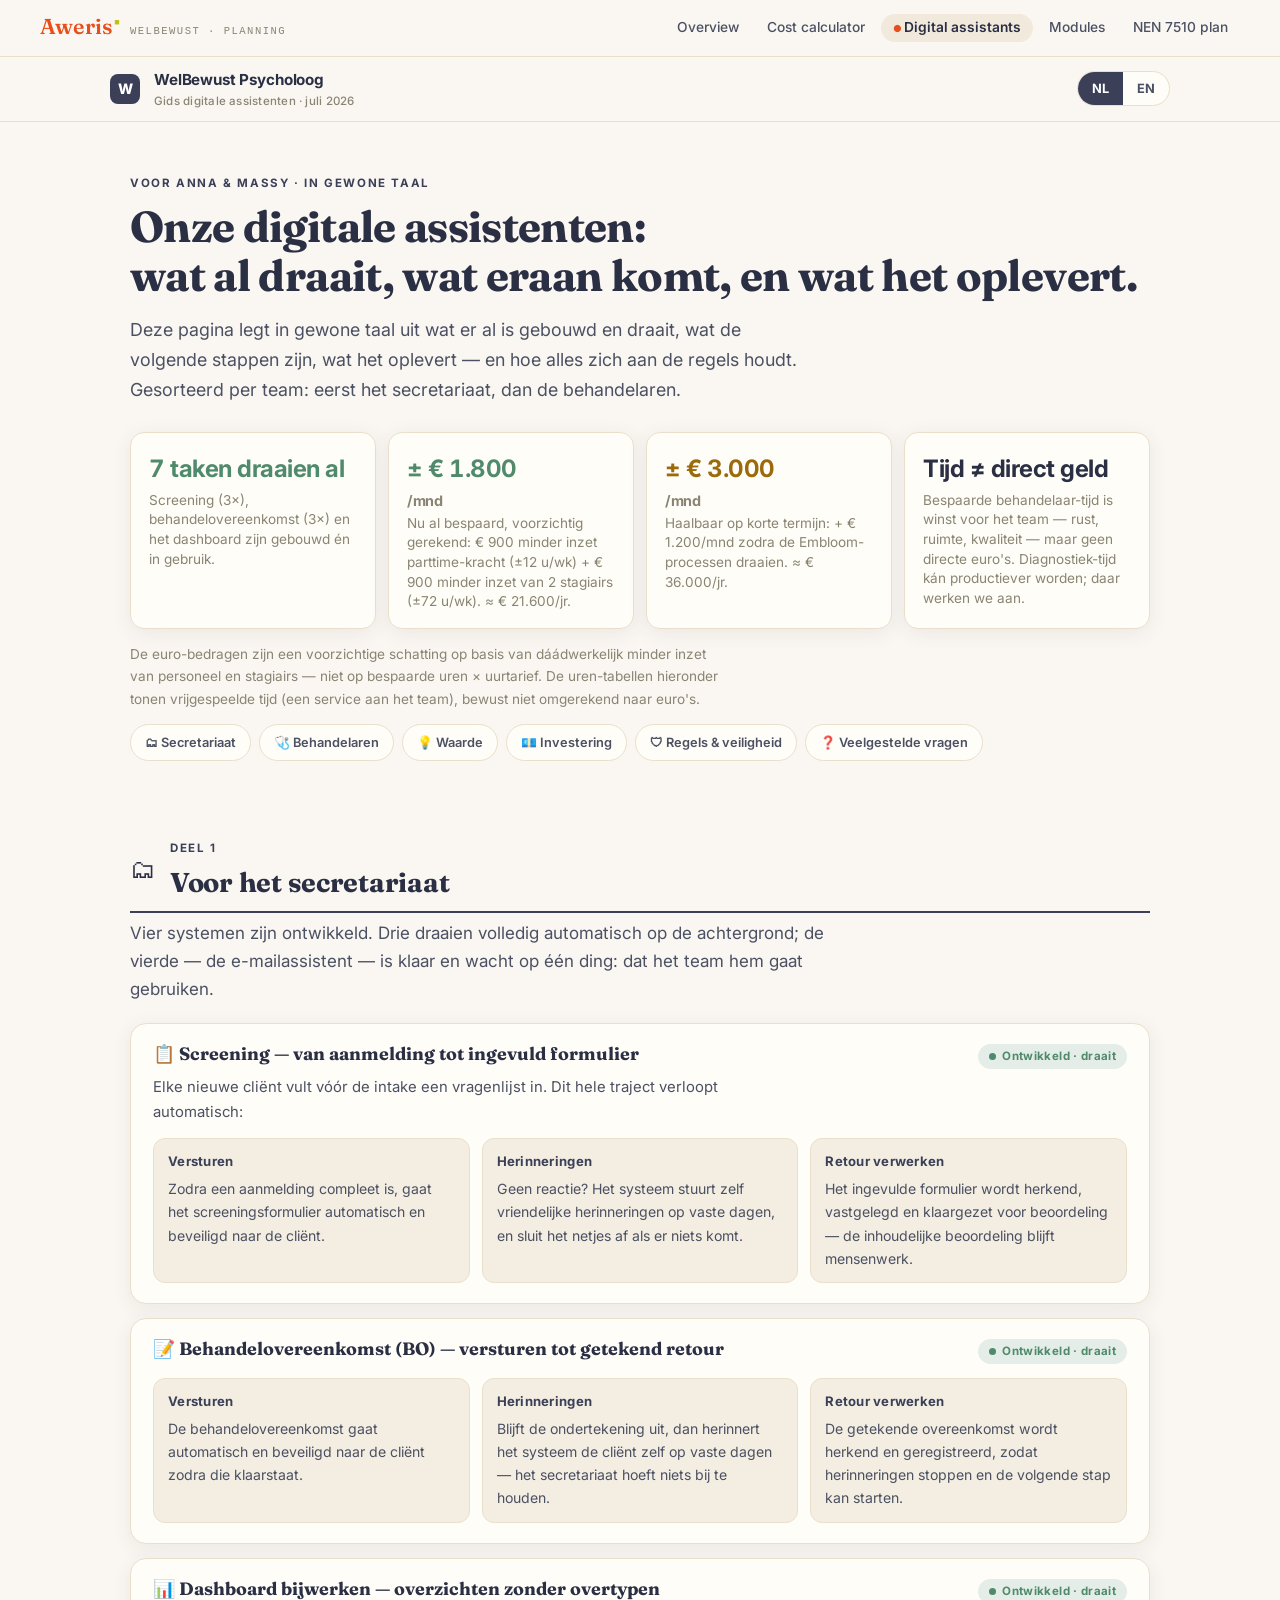
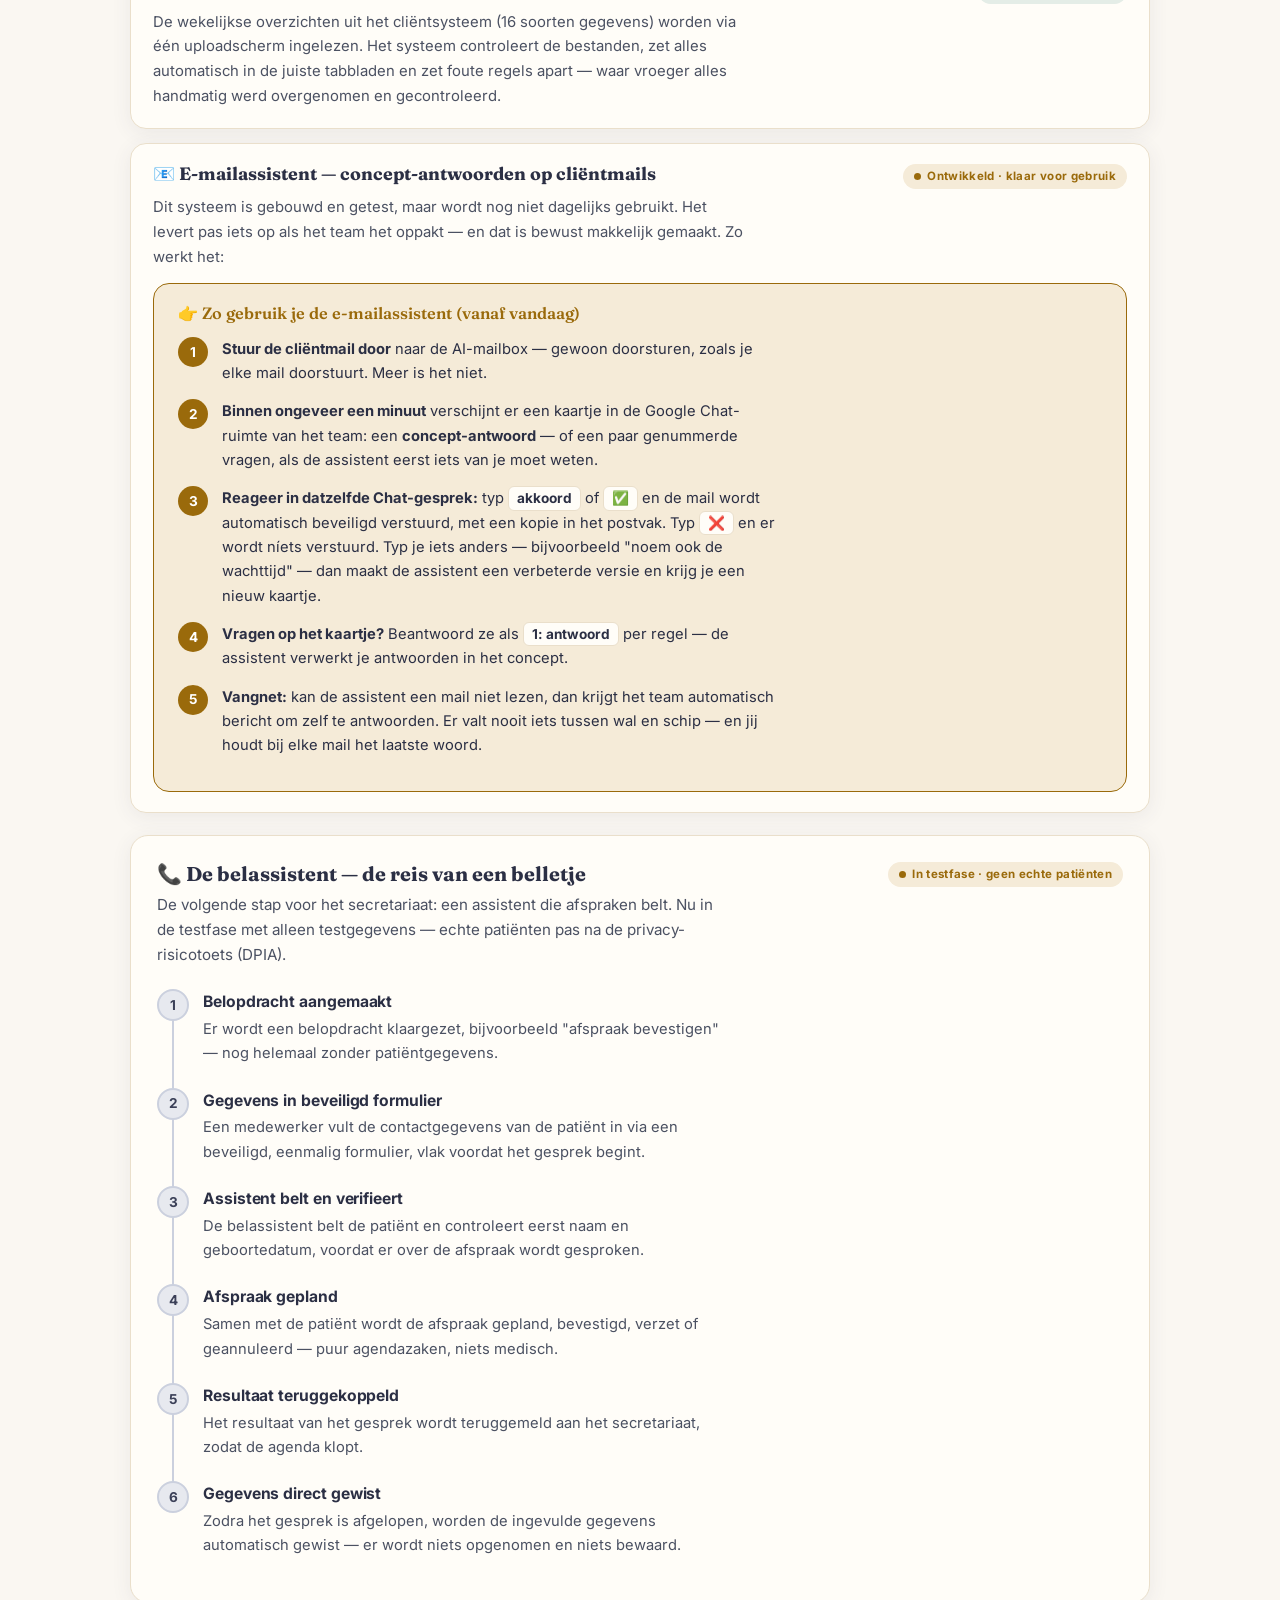
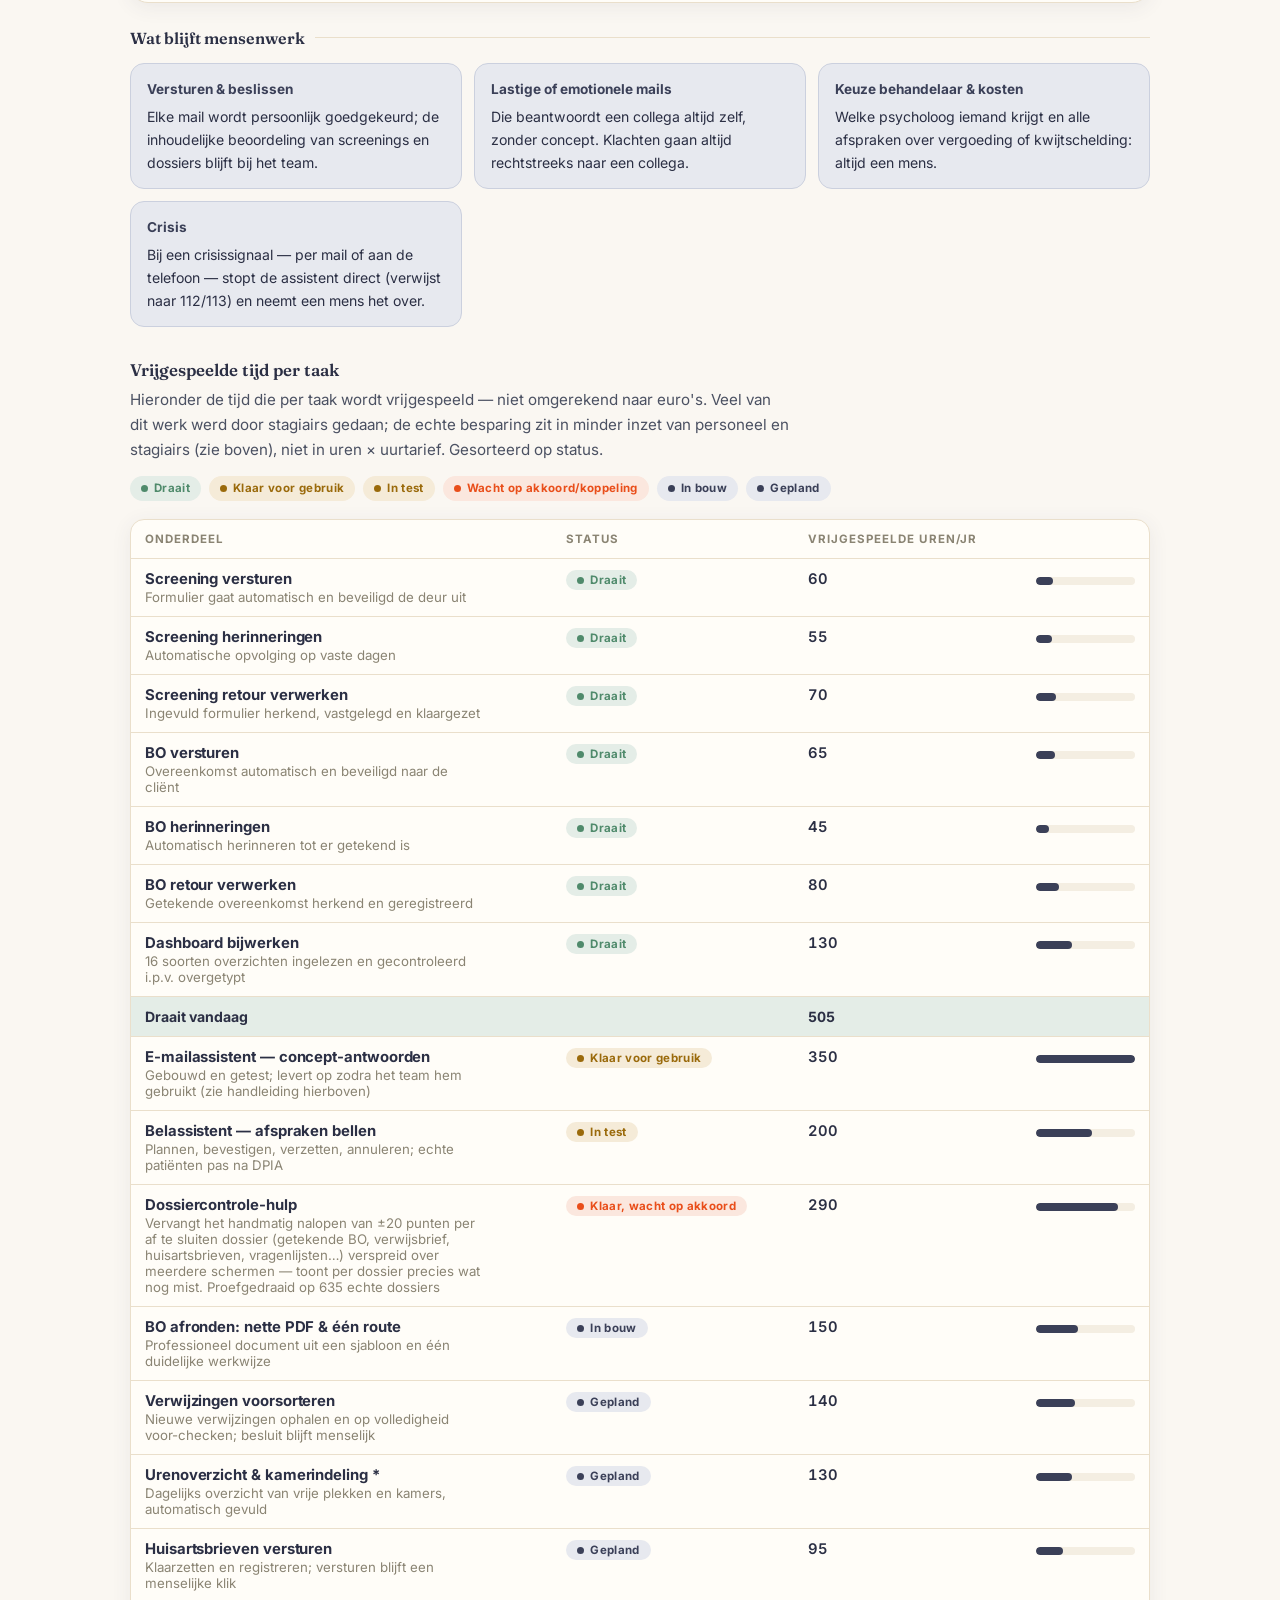
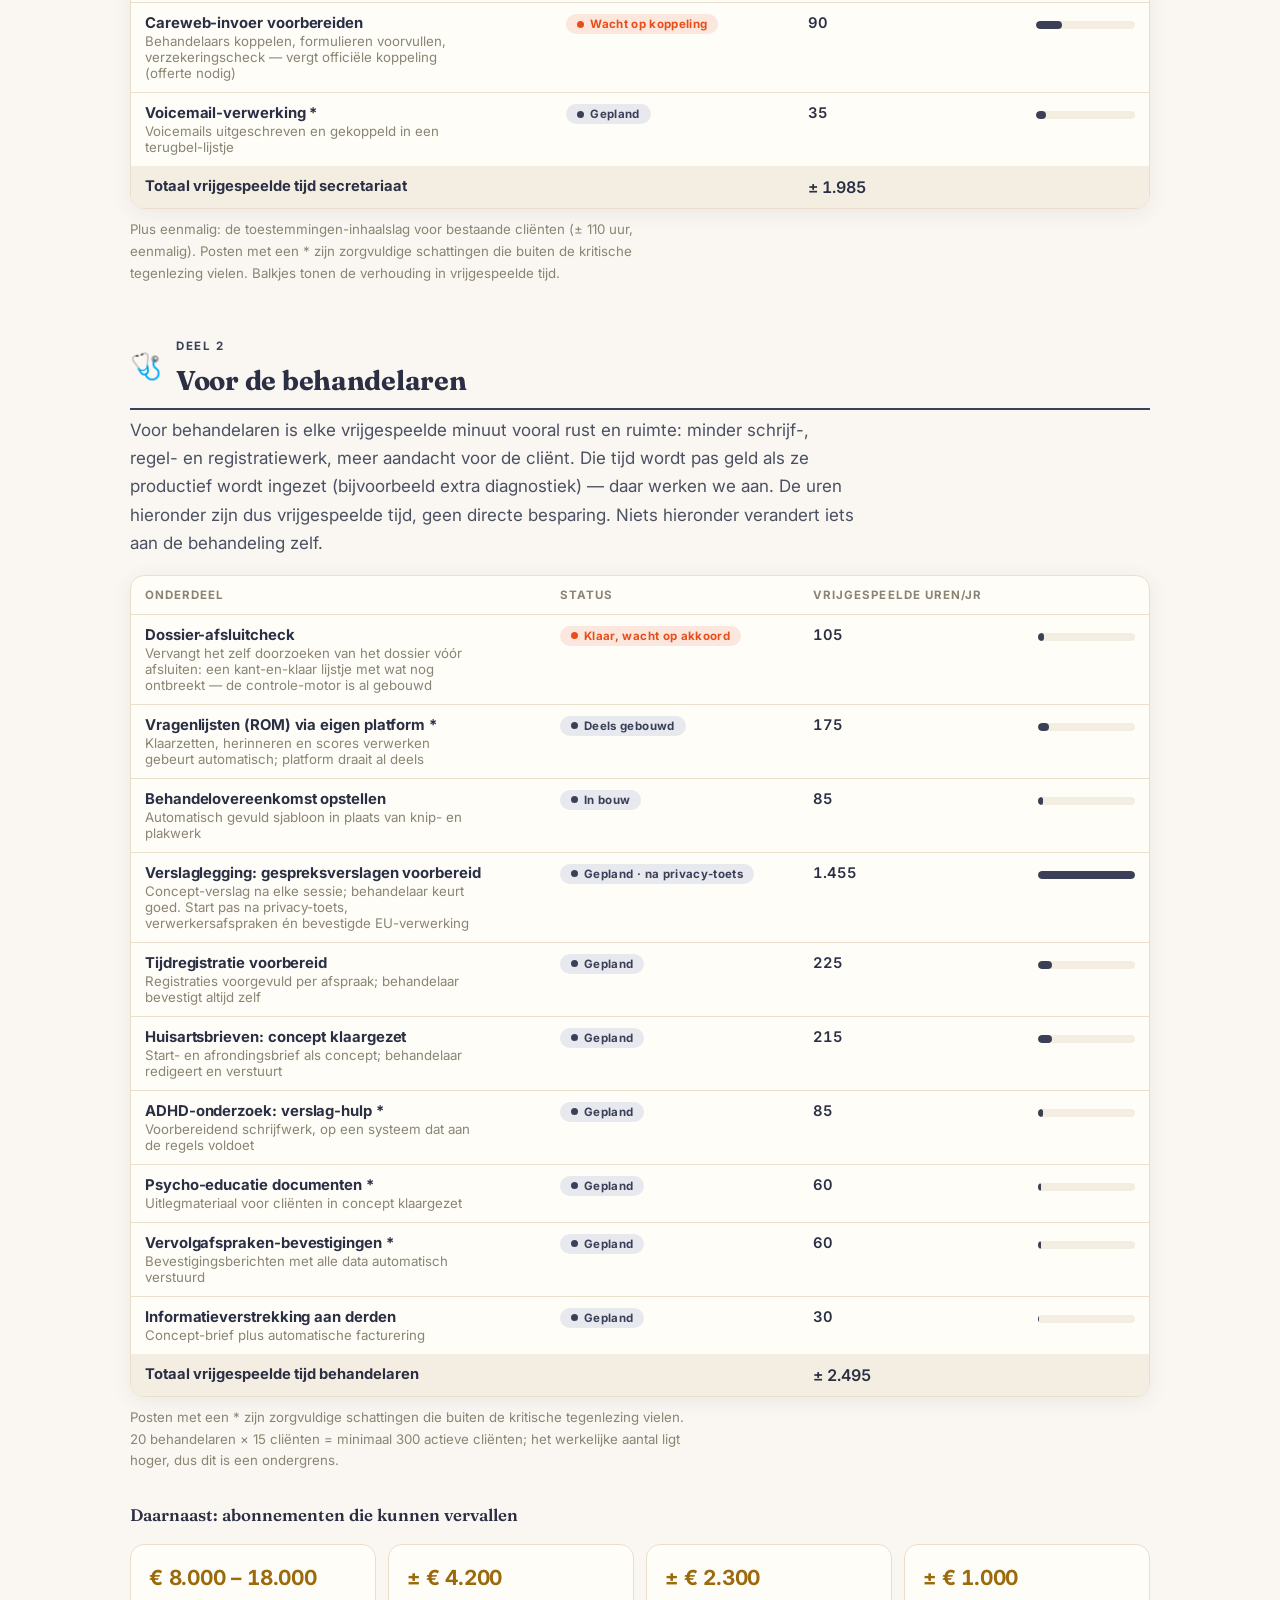
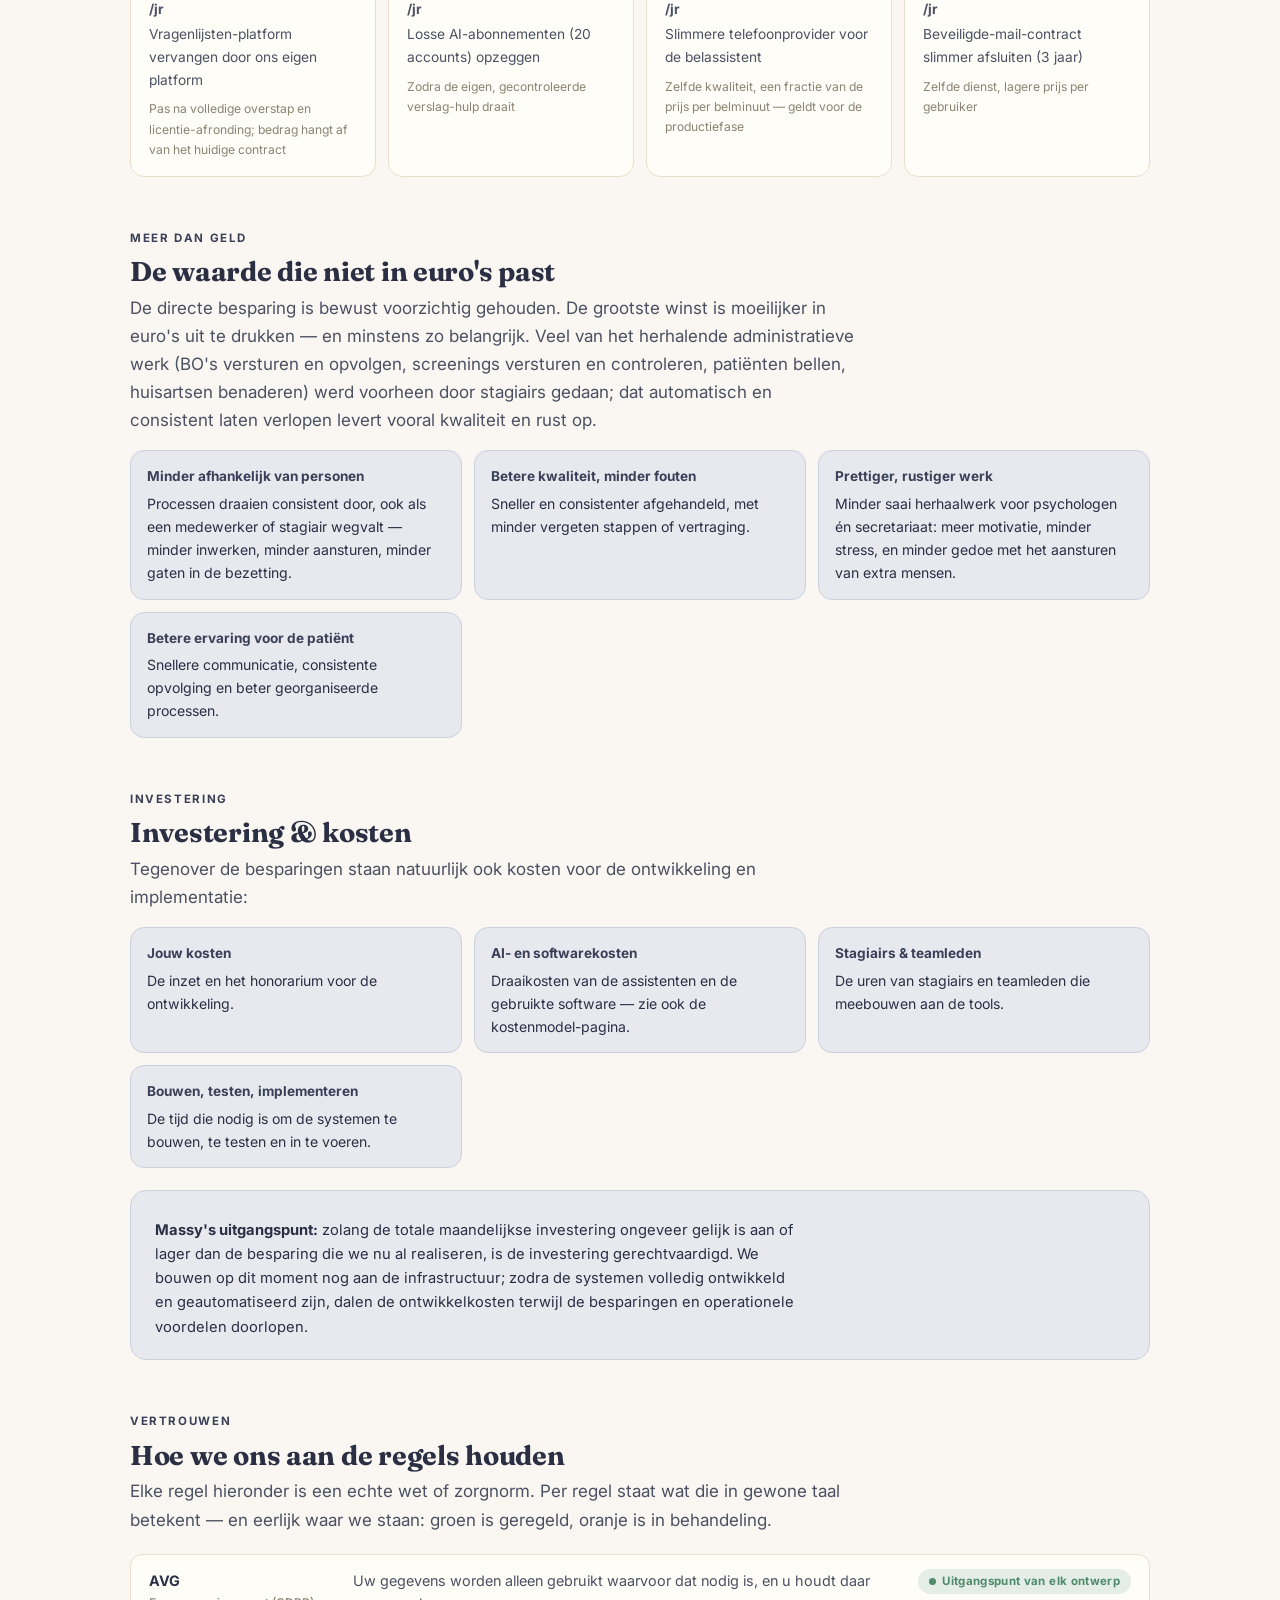
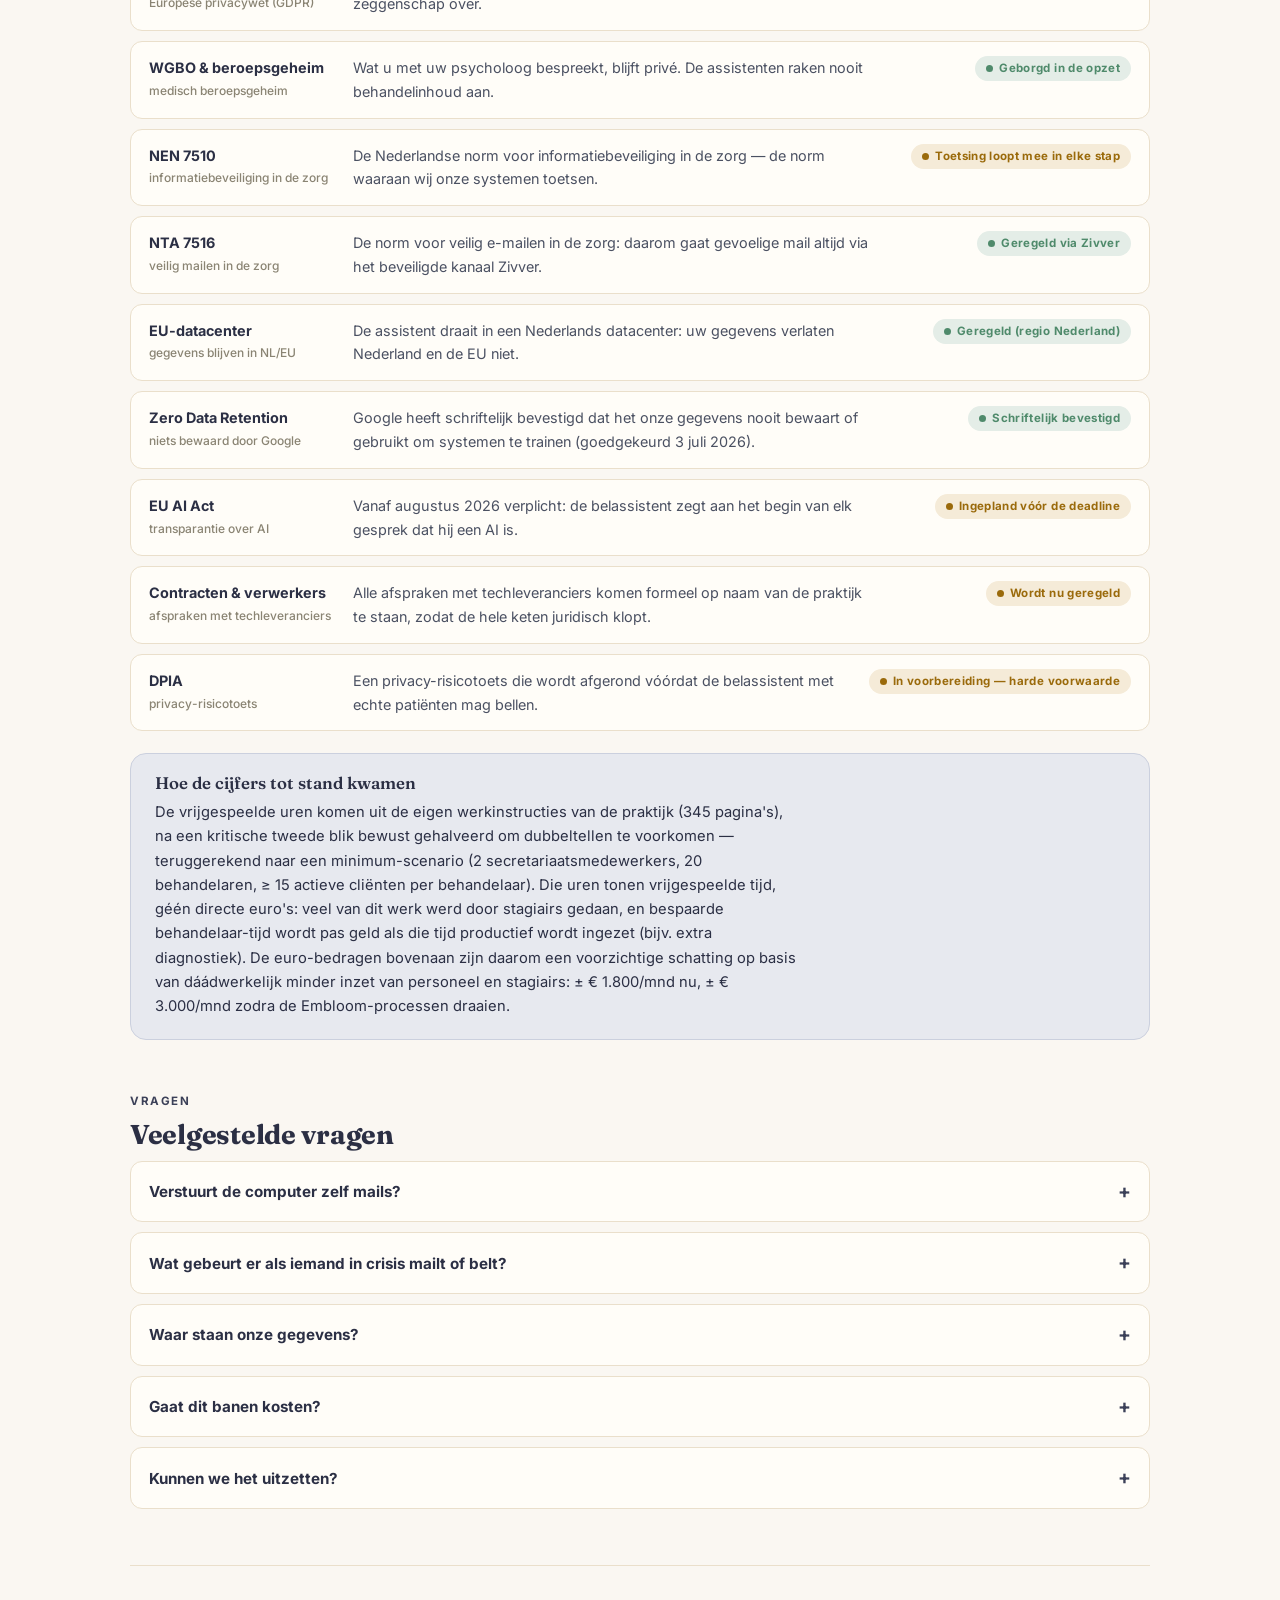
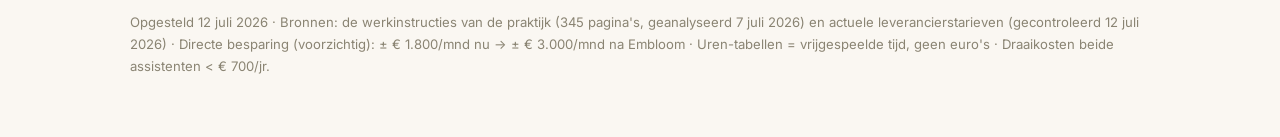
==== commit cba5ed27: "Add modules.html: the module library — use, charging rules, results handling, revenue model New Mass" ====
--- a/assistenten.html
+++ b/assistenten.html
@@ -217,6 +217,7 @@
     <a href="overview.html">Overview</a>
     <a href="index.html">Cost calculator</a>
     <a href="assistenten.html" aria-current="page">Digital assistants</a>
+    <a href="modules.html">Modules</a>
     <a href="compliance.html">NEN 7510 plan</a>
   </div>
 </nav>
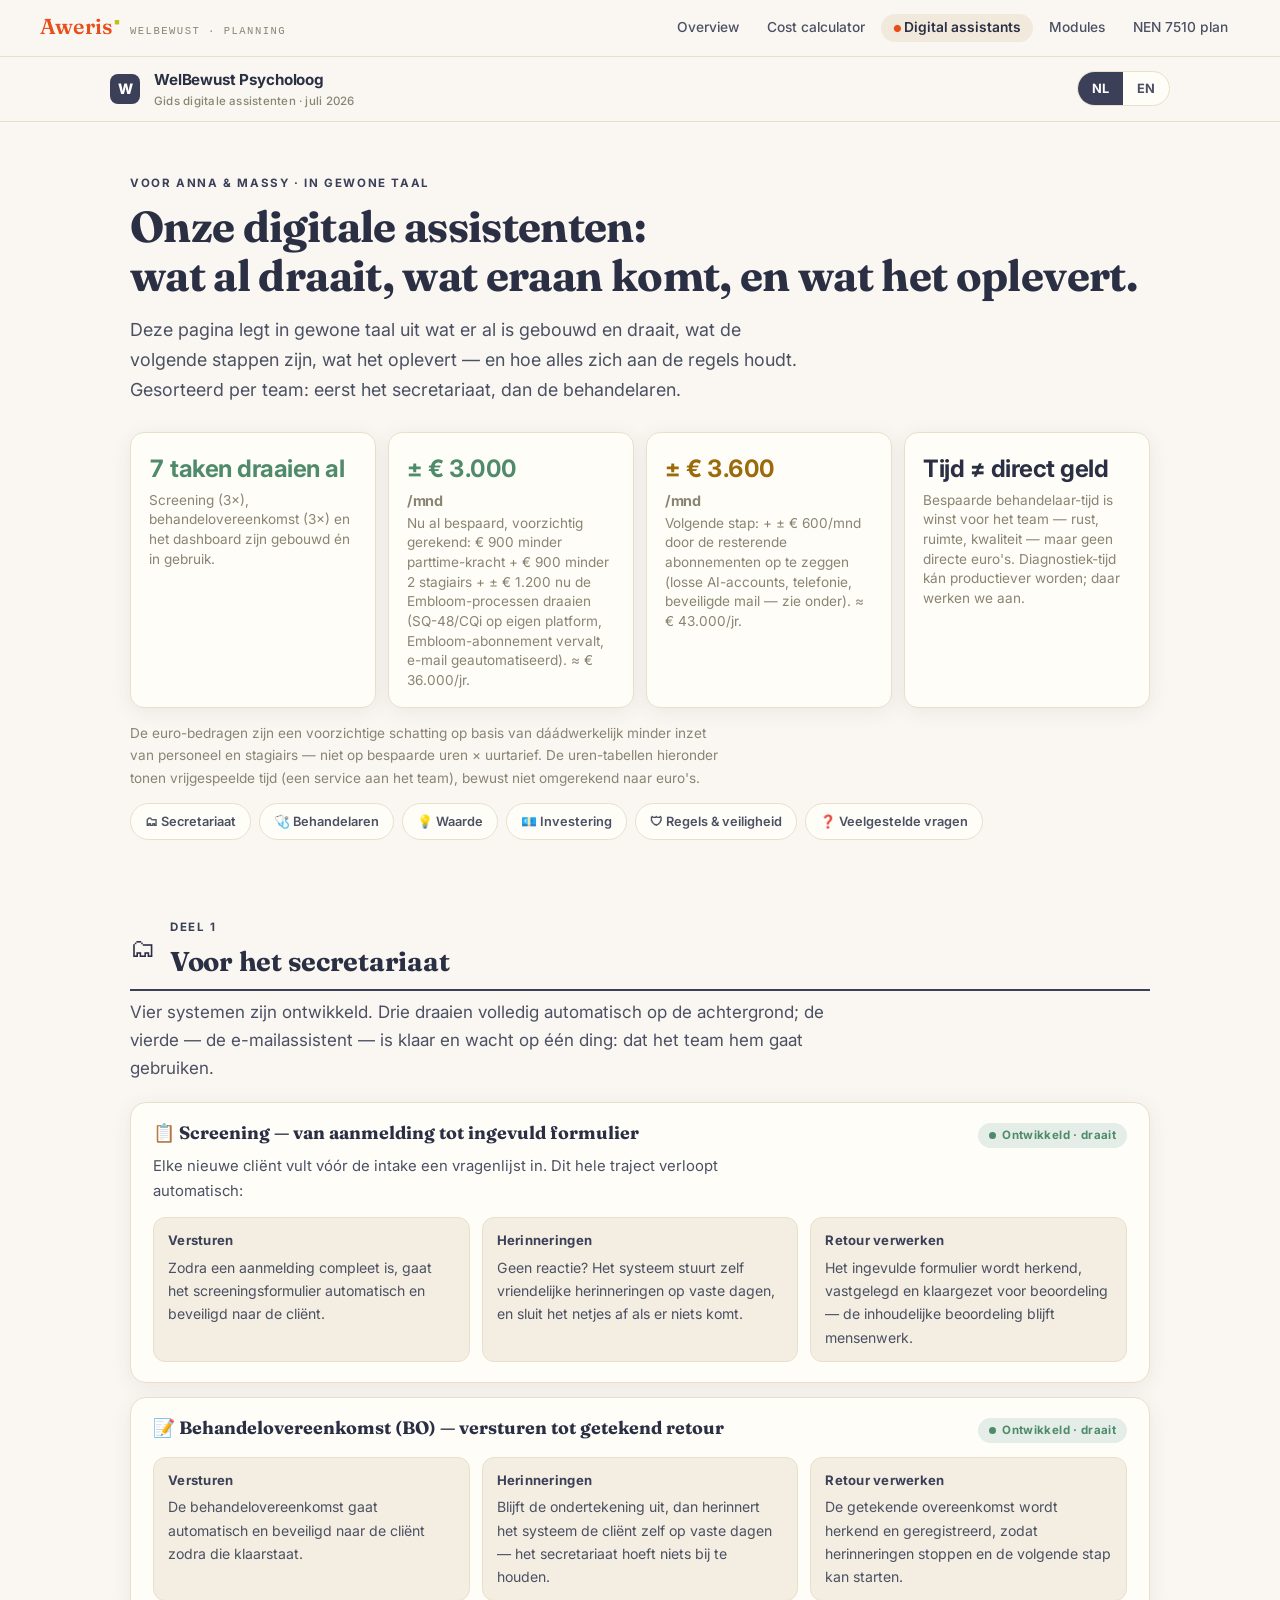
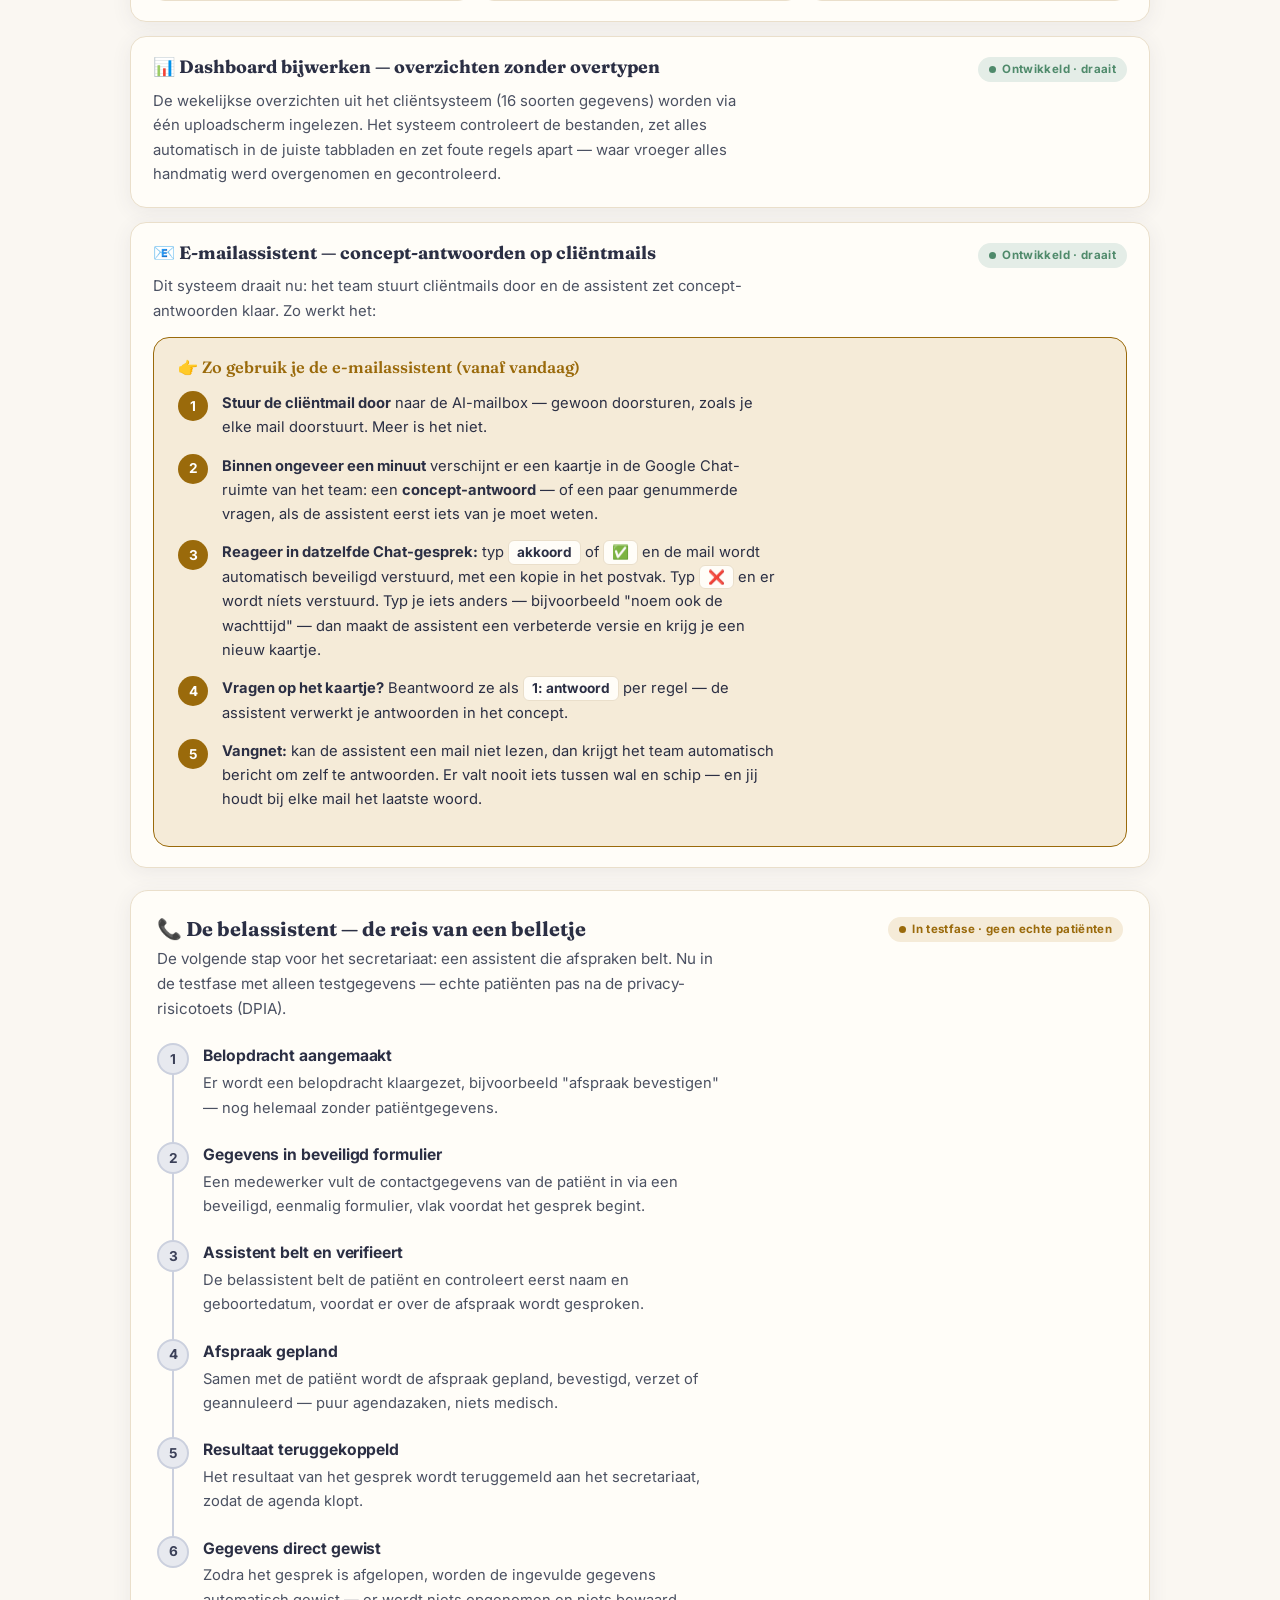
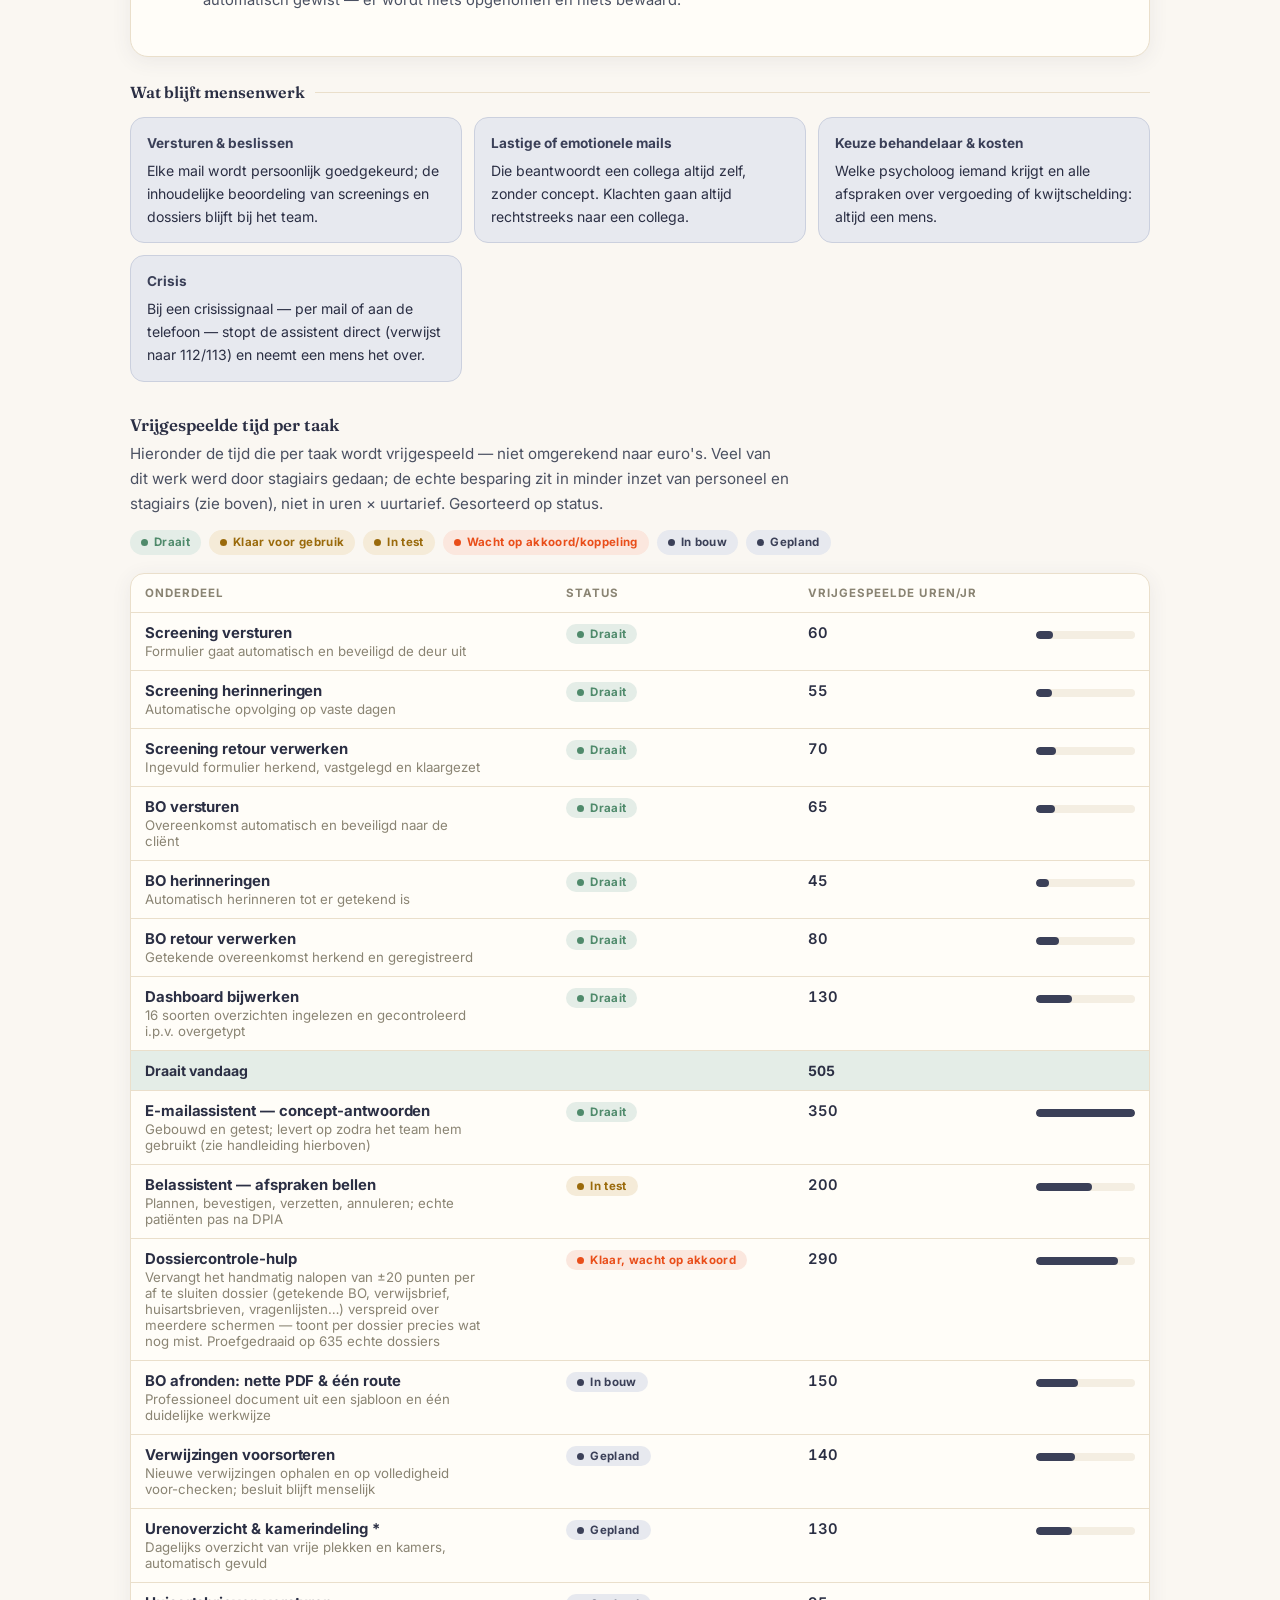
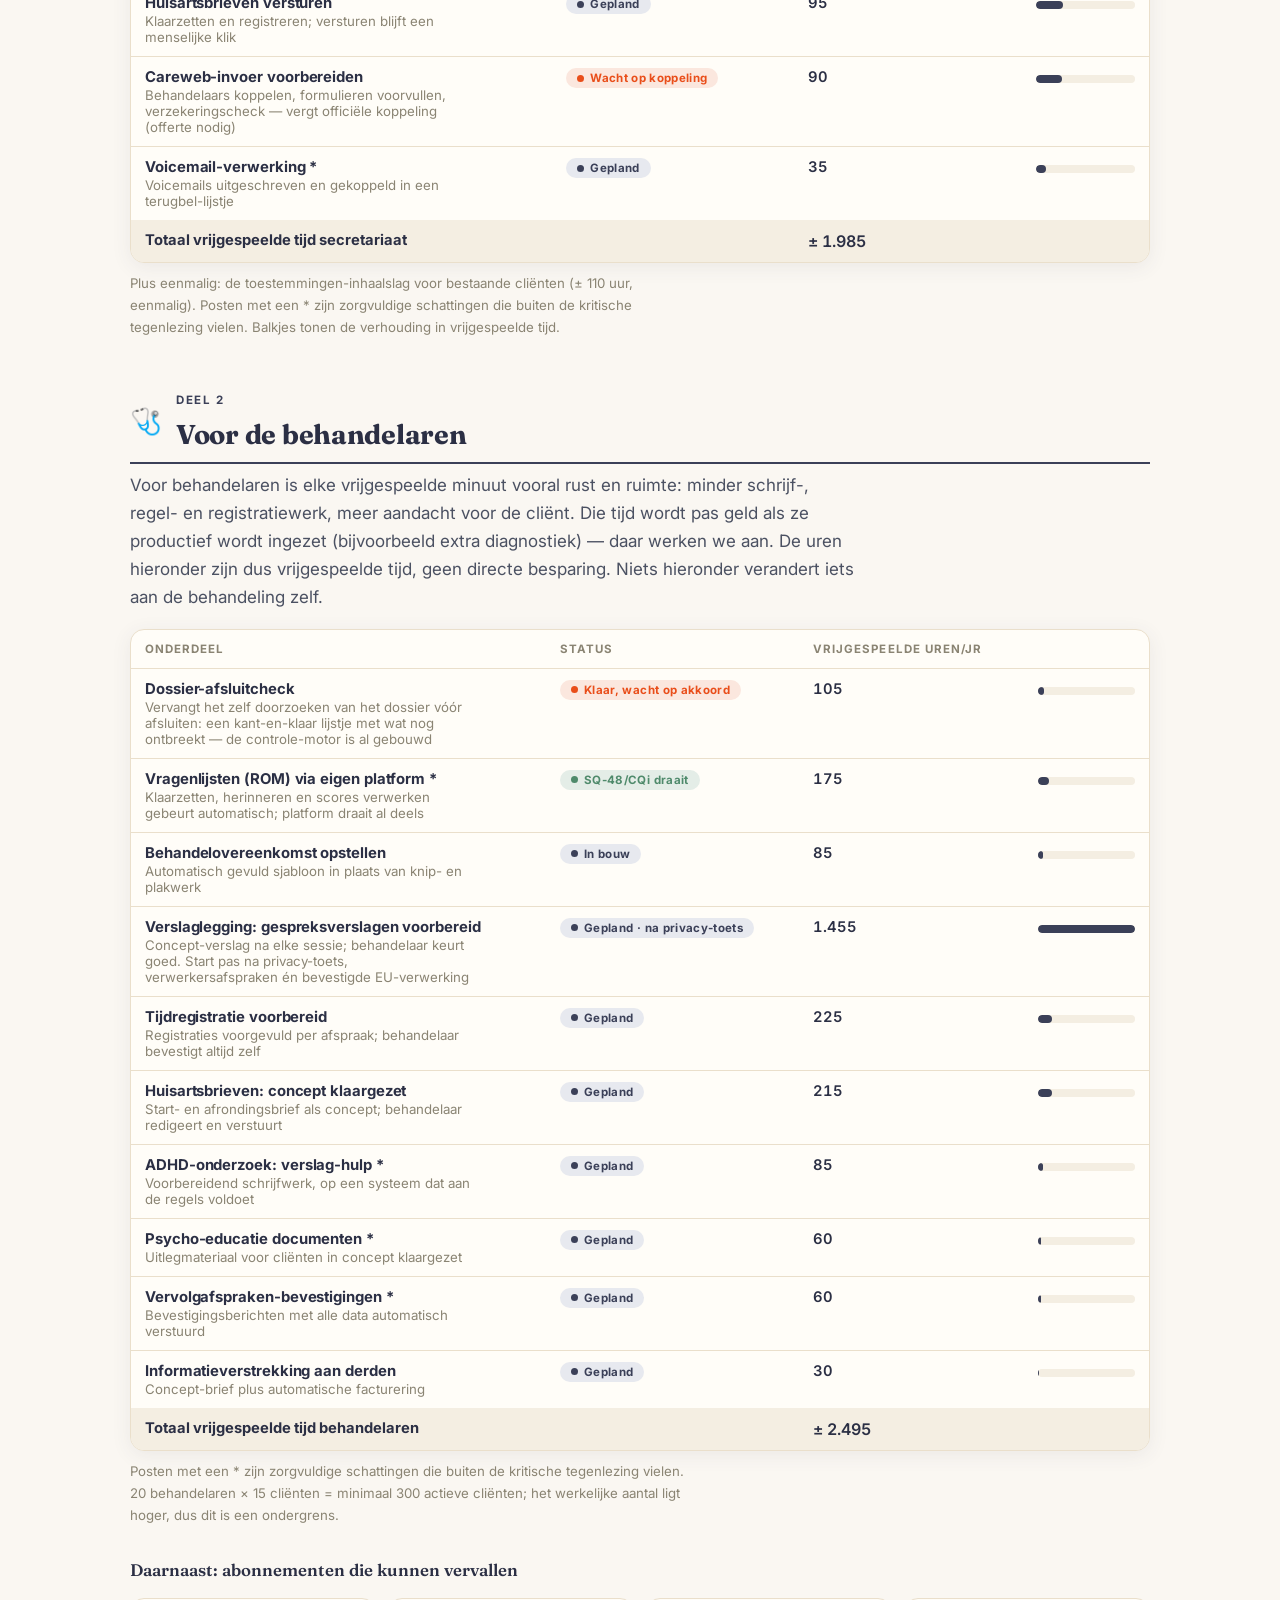
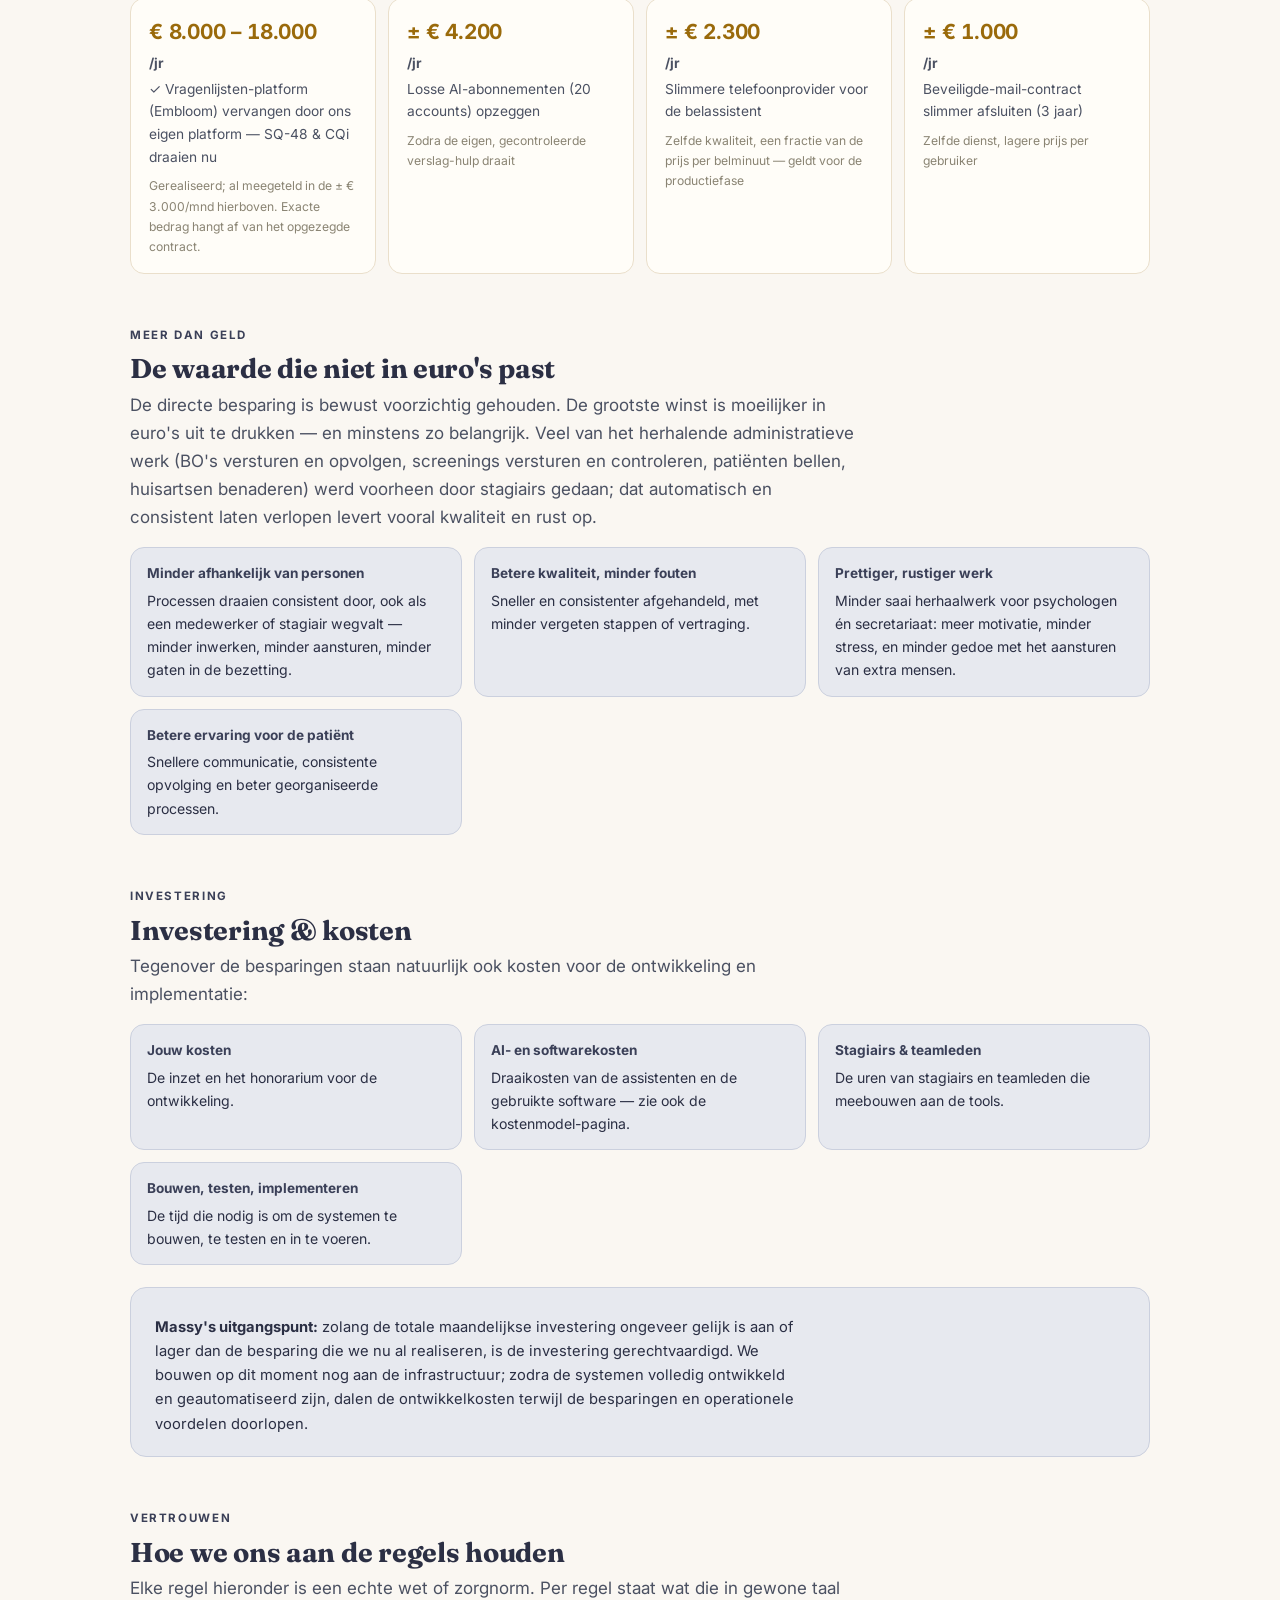
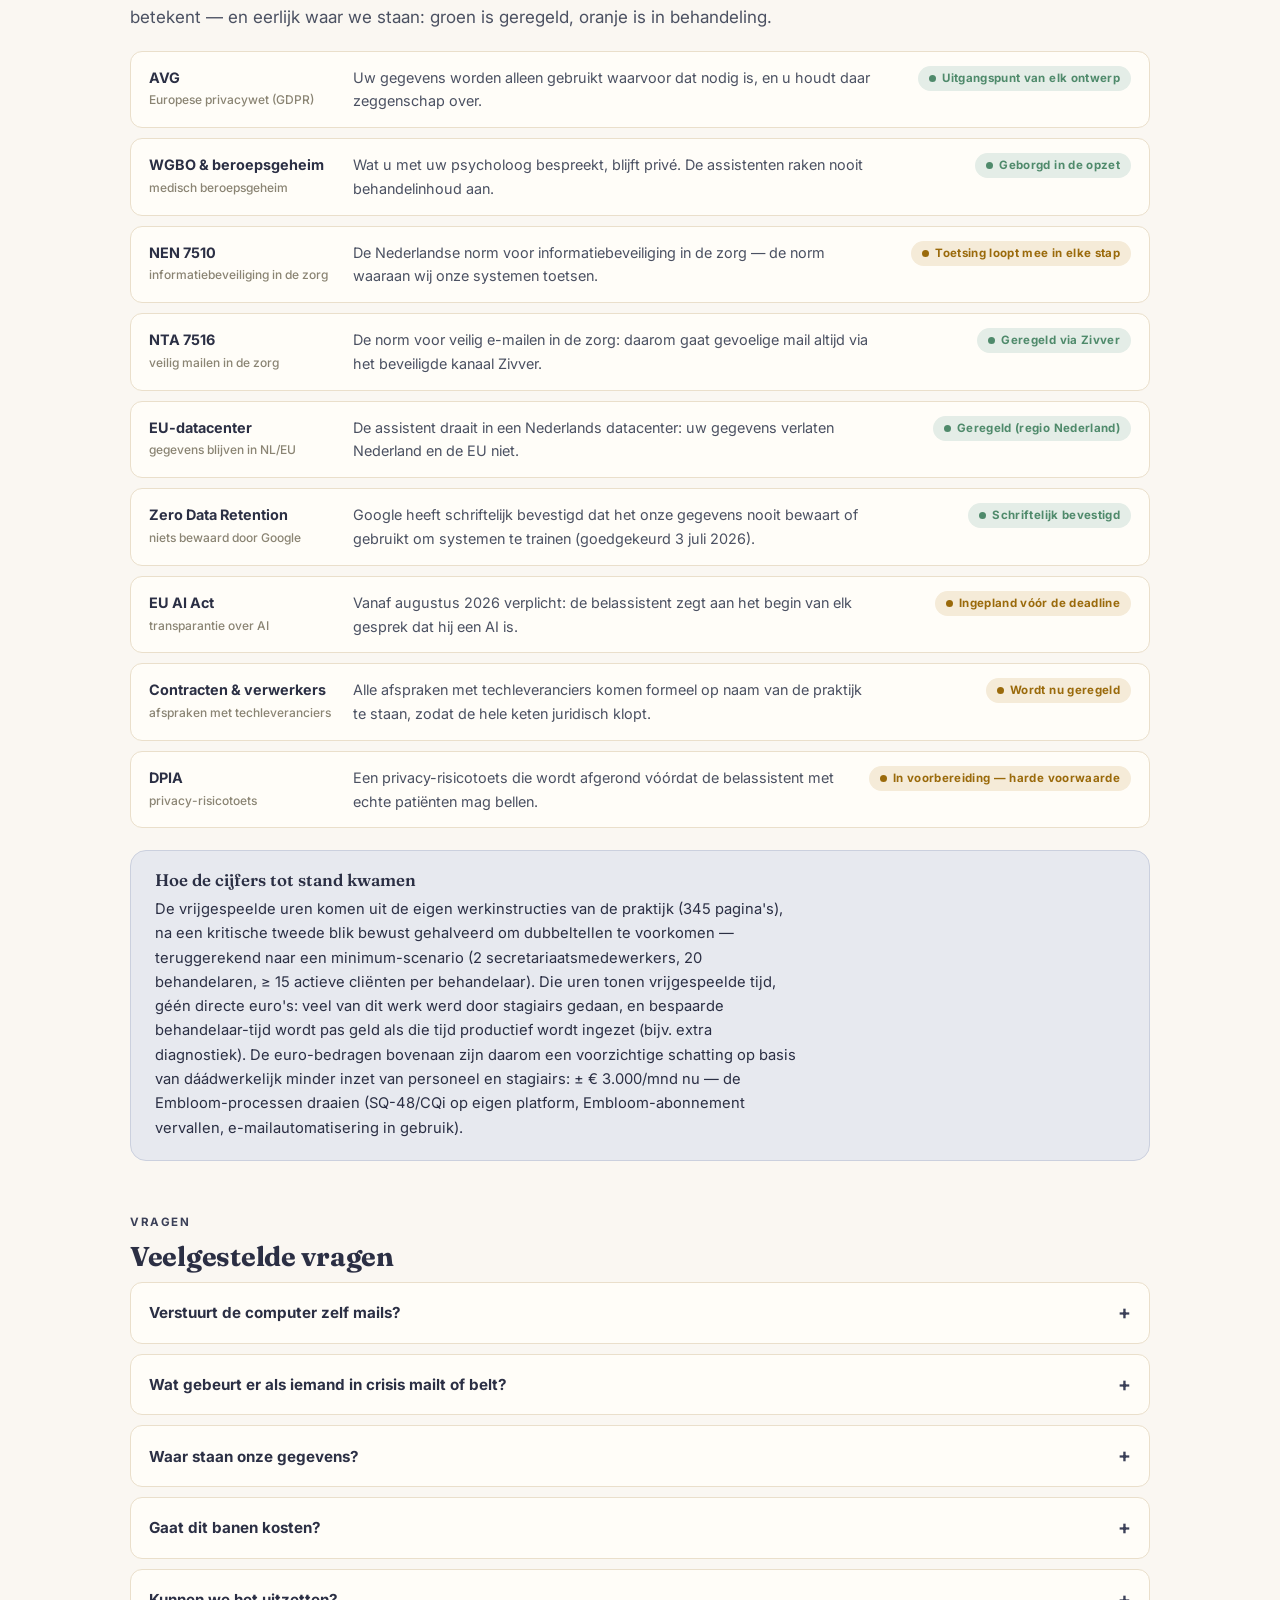
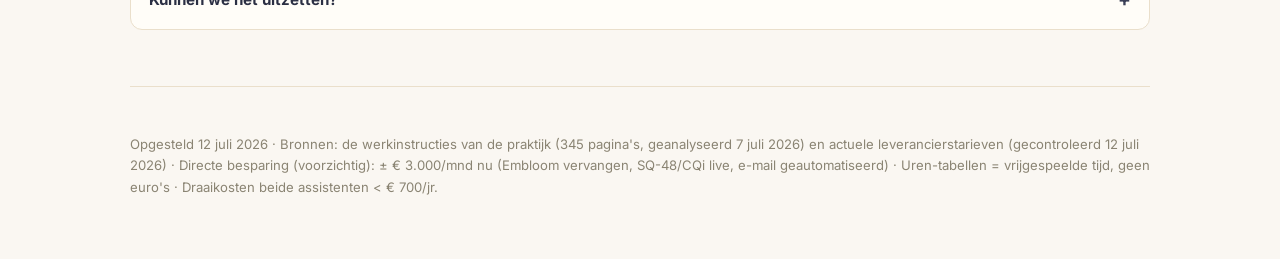
==== commit a0761d7f: "Savings update: €1.800 → €3.000/mo now realized (Embloom replaced, SQ-48/CQi + email automation live" ====
--- a/assistenten.html
+++ b/assistenten.html
@@ -254,14 +254,14 @@
         <span class="en">Screening (3×), treatment agreement (3×) and the dashboard are built and in use.</span>
       </div>
       <div class="stat">
-        <b class="live nl">± € 1.800<span style="font-size:.9rem">/mnd</span></b><b class="live en">± € 1,800<span style="font-size:.9rem">/mo</span></b>
-        <span class="nl">Nu al bespaard, voorzichtig gerekend: € 900 minder inzet parttime-kracht (±12 u/wk) + € 900 minder inzet van 2 stagiairs (±72 u/wk). ≈ € 21.600/jr.</span>
-        <span class="en">Saved now, conservatively: € 900 less part-time staffing (±12 h/wk) + € 900 less use of 2 interns (±72 h/wk). ≈ € 21,600/yr.</span>
+        <b class="live nl">± € 3.000<span style="font-size:.9rem">/mnd</span></b><b class="live en">± € 3,000<span style="font-size:.9rem">/mo</span></b>
+        <span class="nl">Nu al bespaard, voorzichtig gerekend: € 900 minder parttime-kracht + € 900 minder 2 stagiairs + ± € 1.200 nu de Embloom-processen draaien (SQ-48/CQi op eigen platform, Embloom-abonnement vervalt, e-mail geautomatiseerd). ≈ € 36.000/jr.</span>
+        <span class="en">Saved now, conservatively: € 900 less part-time staff + € 900 less 2 interns + ± € 1,200 now the Embloom processes run (SQ-48/CQi on our own platform, Embloom subscription dropped, email automated). ≈ € 36,000/yr.</span>
       </div>
       <div class="stat">
-        <b class="money nl">± € 3.000<span style="font-size:.9rem">/mnd</span></b><b class="money en">± € 3,000<span style="font-size:.9rem">/mo</span></b>
-        <span class="nl">Haalbaar op korte termijn: + € 1.200/mnd zodra de Embloom-processen draaien. ≈ € 36.000/jr.</span>
-        <span class="en">Reachable near-term: + € 1,200/mo once the Embloom processes run. ≈ € 36,000/yr.</span>
+        <b class="money nl">± € 3.600<span style="font-size:.9rem">/mnd</span></b><b class="money en">± € 3,600<span style="font-size:.9rem">/mo</span></b>
+        <span class="nl">Volgende stap: + ± € 600/mnd door de resterende abonnementen op te zeggen (losse AI-accounts, telefonie, beveiligde mail — zie onder). ≈ € 43.000/jr.</span>
+        <span class="en">Next step: + ± € 600/mo by cancelling the remaining subscriptions (separate AI seats, telephony, secure mail — see below). ≈ € 43,000/yr.</span>
       </div>
       <div class="stat">
         <b class="nl">Tijd ≠ direct geld</b><b class="en">Time ≠ direct cash</b>
@@ -363,10 +363,10 @@
         <div class="syshead">
           <h3 class="nl">📧 E-mailassistent — concept-antwoorden op cliëntmails</h3>
           <h3 class="en">📧 Email assistant — draft replies to client emails</h3>
-          <span class="chip ready nl">Ontwikkeld · klaar voor gebruik</span><span class="chip ready en">Developed · ready for use</span>
-        </div>
-        <p class="nl" style="font-size:.93rem;color:var(--ink-soft)">Dit systeem is gebouwd en getest, maar wordt nog niet dagelijks gebruikt. Het levert pas iets op als het team het oppakt — en dat is bewust makkelijk gemaakt. Zo werkt het:</p>
-        <p class="en" style="font-size:.93rem;color:var(--ink-soft)">This system is built and tested, but not yet used daily. It only pays off once the team picks it up — and that has deliberately been made easy. Here's how it works:</p>
+          <span class="chip ok nl">Ontwikkeld · draait</span><span class="chip ok en">Developed · running</span>
+        </div>
+        <p class="nl" style="font-size:.93rem;color:var(--ink-soft)">Dit systeem draait nu: het team stuurt cliëntmails door en de assistent zet concept-antwoorden klaar. Zo werkt het:</p>
+        <p class="en" style="font-size:.93rem;color:var(--ink-soft)">This system is now running: the team forwards client emails and the assistant prepares draft replies. Here's how it works:</p>
 
         <div class="adopt">
           <h3 class="nl">👉 Zo gebruik je de e-mailassistent (vanaf vandaag)</h3>
@@ -543,7 +543,7 @@
           <tr>
             <td><span class="it nl">E-mailassistent — concept-antwoorden</span><span class="it en">Email assistant — draft replies</span>
                 <span class="why nl">Gebouwd en getest; levert op zodra het team hem gebruikt (zie handleiding hierboven)</span><span class="why en">Built and tested; pays off once the team uses it (see guide above)</span></td>
-            <td><span class="chip ready nl">Klaar voor gebruik</span><span class="chip ready en">Ready for use</span></td>
+            <td><span class="chip ok nl">Draait</span><span class="chip ok en">Running</span></td>
             <td class="qty">350</td>
             <td class="bar-td"><div class="databar"><i style="width:100%"></i></div></td>
           </tr>
@@ -647,7 +647,7 @@
           <tr>
             <td><span class="it nl">Vragenlijsten (ROM) via eigen platform *</span><span class="it en">Questionnaires (ROM) via own platform *</span>
                 <span class="why nl">Klaarzetten, herinneren en scores verwerken gebeurt automatisch; platform draait al deels</span><span class="why en">Preparing, reminding and score processing happens automatically; platform partly live already</span></td>
-            <td><span class="chip build nl">Deels gebouwd</span><span class="chip build en">Partly built</span></td>
+            <td><span class="chip ok nl">SQ-48/CQi draait</span><span class="chip ok en">SQ-48/CQi live</span></td>
             <td class="qty">175</td>
             <td class="bar-td"><div class="databar"><i style="width:12%"></i></div></td>
           </tr>
@@ -723,10 +723,10 @@
     <div class="cuts">
       <div class="cut">
         <b>€ 8.000 – 18.000<span style="font-size:.85rem">/jr</span></b>
-        <span class="nl">Vragenlijsten-platform vervangen door ons eigen platform</span>
-        <span class="en">Questionnaire platform replaced by our own platform</span>
-        <small class="nl">Pas na volledige overstap en licentie-afronding; bedrag hangt af van het huidige contract</small>
-        <small class="en">Only after full migration and licensing is settled; amount depends on the current contract</small>
+        <span class="nl">✓ Vragenlijsten-platform (Embloom) vervangen door ons eigen platform — SQ-48 &amp; CQi draaien nu</span>
+        <span class="en">✓ Questionnaire platform (Embloom) replaced by our own — SQ-48 &amp; CQi now live</span>
+        <small class="nl">Gerealiseerd; al meegeteld in de ± € 3.000/mnd hierboven. Exacte bedrag hangt af van het opgezegde contract.</small>
+        <small class="en">Realized; already counted in the ± € 3,000/mo above. Exact amount depends on the cancelled contract.</small>
       </div>
       <div class="cut">
         <b>± € 4.200<span style="font-size:.85rem">/jr</span></b>
@@ -904,8 +904,8 @@
     <div class="method">
       <h3 class="nl">Hoe de cijfers tot stand kwamen</h3>
       <h3 class="en">How we calculated the numbers</h3>
-      <p class="nl">De vrijgespeelde uren komen uit de eigen werkinstructies van de praktijk (345 pagina's), na een kritische tweede blik bewust gehalveerd om dubbeltellen te voorkomen — teruggerekend naar een minimum-scenario (2 secretariaatsmedewerkers, 20 behandelaren, ≥ 15 actieve cliënten per behandelaar). Die uren tonen vrijgespeelde tijd, géén directe euro's: veel van dit werk werd door stagiairs gedaan, en bespaarde behandelaar-tijd wordt pas geld als die tijd productief wordt ingezet (bijv. extra diagnostiek). De euro-bedragen bovenaan zijn daarom een voorzichtige schatting op basis van dáádwerkelijk minder inzet van personeel en stagiairs: ± € 1.800/mnd nu, ± € 3.000/mnd zodra de Embloom-processen draaien.</p>
-      <p class="en">The freed-up hours come from the practice's own work instructions (345 pages), deliberately halved after a critical second review to prevent double counting — scaled to a minimum scenario (2 secretariat staff, 20 clinicians, ≥ 15 active clients per clinician). Those hours show freed-up time, not direct euros: much of this work was done by interns, and freed clinician time only becomes money once it's put to productive use (e.g. extra diagnostics). The euro figures at the top are therefore a conservative estimate based on actually reducing staff and intern hours: ± € 1,800/mo now, ± € 3,000/mo once the Embloom processes run.</p>
+      <p class="nl">De vrijgespeelde uren komen uit de eigen werkinstructies van de praktijk (345 pagina's), na een kritische tweede blik bewust gehalveerd om dubbeltellen te voorkomen — teruggerekend naar een minimum-scenario (2 secretariaatsmedewerkers, 20 behandelaren, ≥ 15 actieve cliënten per behandelaar). Die uren tonen vrijgespeelde tijd, géén directe euro's: veel van dit werk werd door stagiairs gedaan, en bespaarde behandelaar-tijd wordt pas geld als die tijd productief wordt ingezet (bijv. extra diagnostiek). De euro-bedragen bovenaan zijn daarom een voorzichtige schatting op basis van dáádwerkelijk minder inzet van personeel en stagiairs: ± € 3.000/mnd nu — de Embloom-processen draaien (SQ-48/CQi op eigen platform, Embloom-abonnement vervallen, e-mailautomatisering in gebruik).</p>
+      <p class="en">The freed-up hours come from the practice's own work instructions (345 pages), deliberately halved after a critical second review to prevent double counting — scaled to a minimum scenario (2 secretariat staff, 20 clinicians, ≥ 15 active clients per clinician). Those hours show freed-up time, not direct euros: much of this work was done by interns, and freed clinician time only becomes money once it's put to productive use (e.g. extra diagnostics). The euro figures at the top are therefore a conservative estimate based on actually reducing staff and intern hours: ± € 3,000/mo now — the Embloom processes are running (SQ-48/CQi on our own platform, Embloom subscription dropped, email automation in use).</p>
     </div>
   </section>
 
@@ -948,8 +948,8 @@
   </section>
 
   <footer>
-    <p class="nl">Opgesteld 12 juli 2026 · Bronnen: de werkinstructies van de praktijk (345 pagina's, geanalyseerd 7 juli 2026) en actuele leverancierstarieven (gecontroleerd 12 juli 2026) · Directe besparing (voorzichtig): ± € 1.800/mnd nu → ± € 3.000/mnd na Embloom · Uren-tabellen = vrijgespeelde tijd, geen euro's · Draaikosten beide assistenten &lt; € 700/jr.</p>
-    <p class="en">Prepared 12 July 2026 · Sources: the practice's work instructions (345 pages, analyzed 7 July 2026) and current supplier pricing (verified 12 July 2026) · Direct saving (conservative): ± € 1,800/mo now → ± € 3,000/mo after Embloom · Hour tables = freed time, not euros · Running cost of both assistants &lt; € 700/yr.</p>
+    <p class="nl">Opgesteld 12 juli 2026 · Bronnen: de werkinstructies van de praktijk (345 pagina's, geanalyseerd 7 juli 2026) en actuele leverancierstarieven (gecontroleerd 12 juli 2026) · Directe besparing (voorzichtig): ± € 3.000/mnd nu (Embloom vervangen, SQ-48/CQi live, e-mail geautomatiseerd) · Uren-tabellen = vrijgespeelde tijd, geen euro's · Draaikosten beide assistenten &lt; € 700/jr.</p>
+    <p class="en">Prepared 12 July 2026 · Sources: the practice's work instructions (345 pages, analyzed 7 July 2026) and current supplier pricing (verified 12 July 2026) · Direct saving (conservative): ± € 3,000/mo now (Embloom replaced, SQ-48/CQi live, email automated) · Hour tables = freed time, not euros · Running cost of both assistants &lt; € 700/yr.</p>
   </footer>
 </main>
 
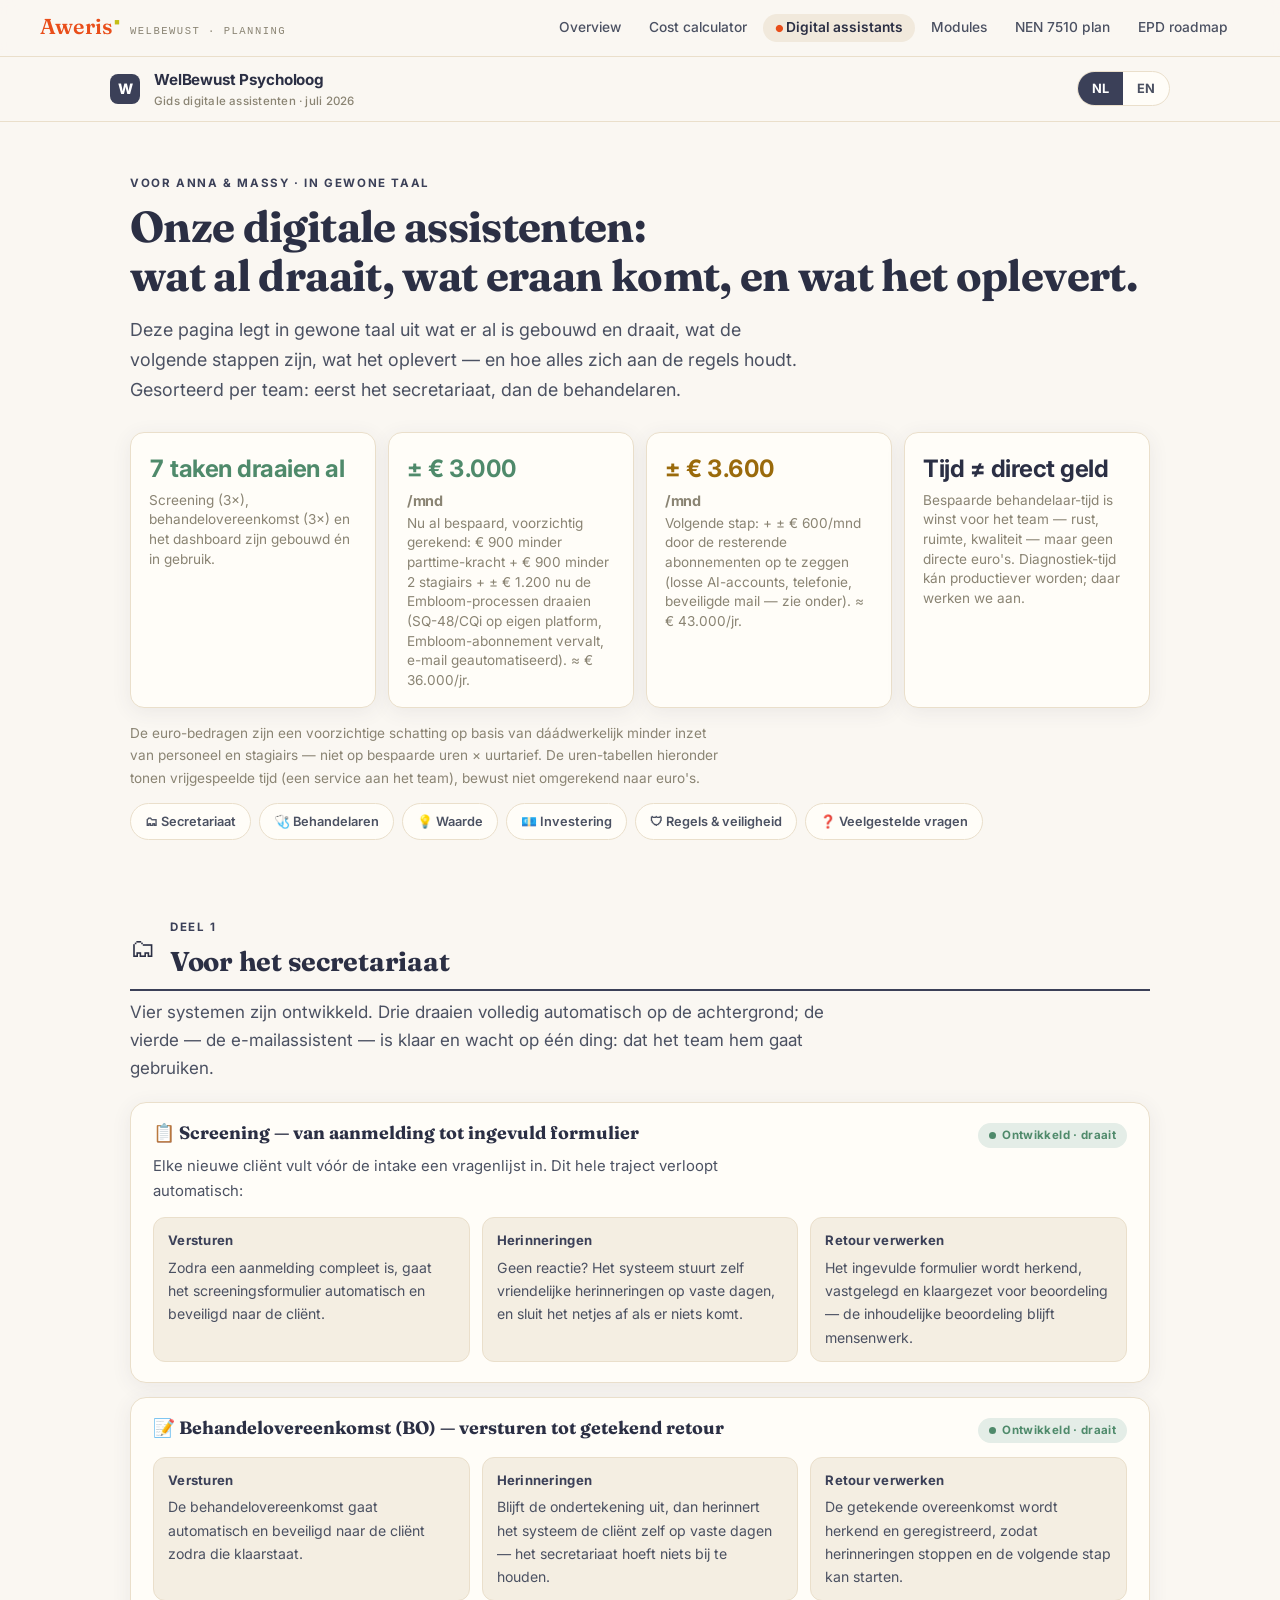
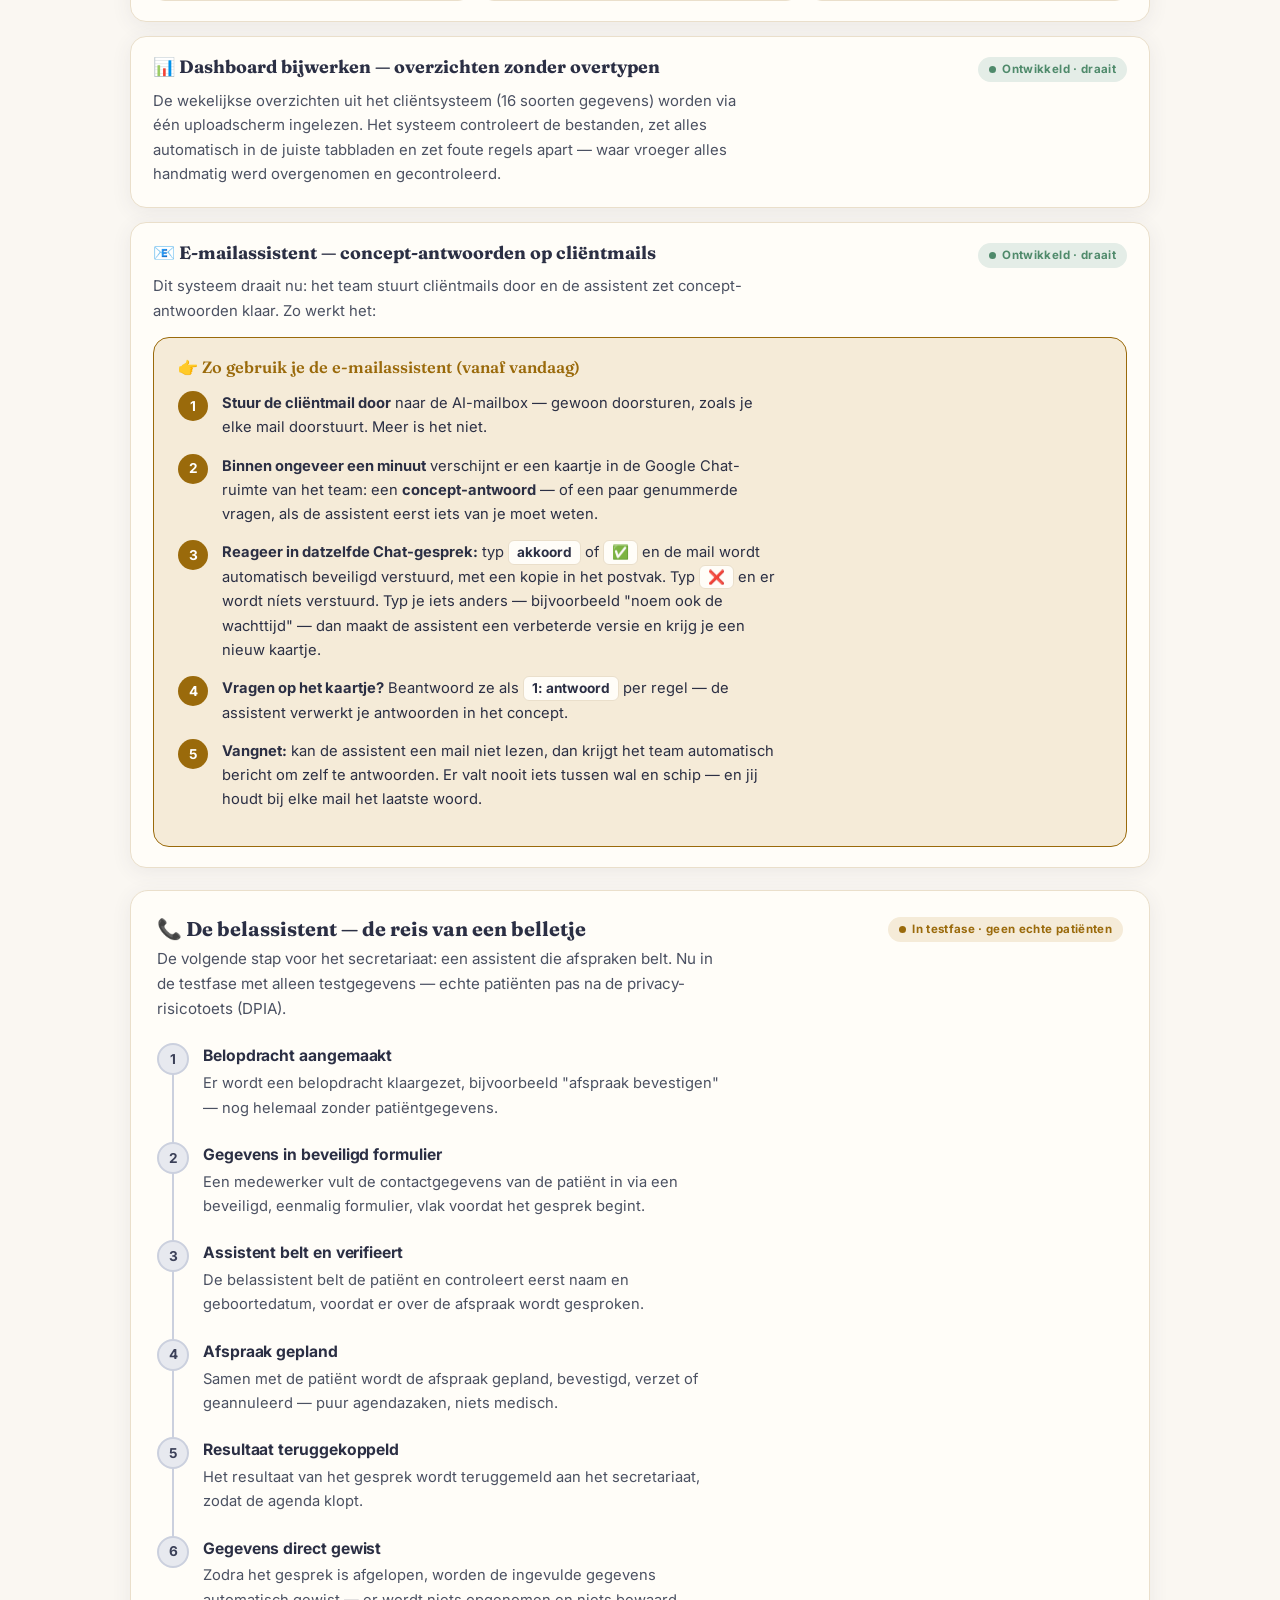
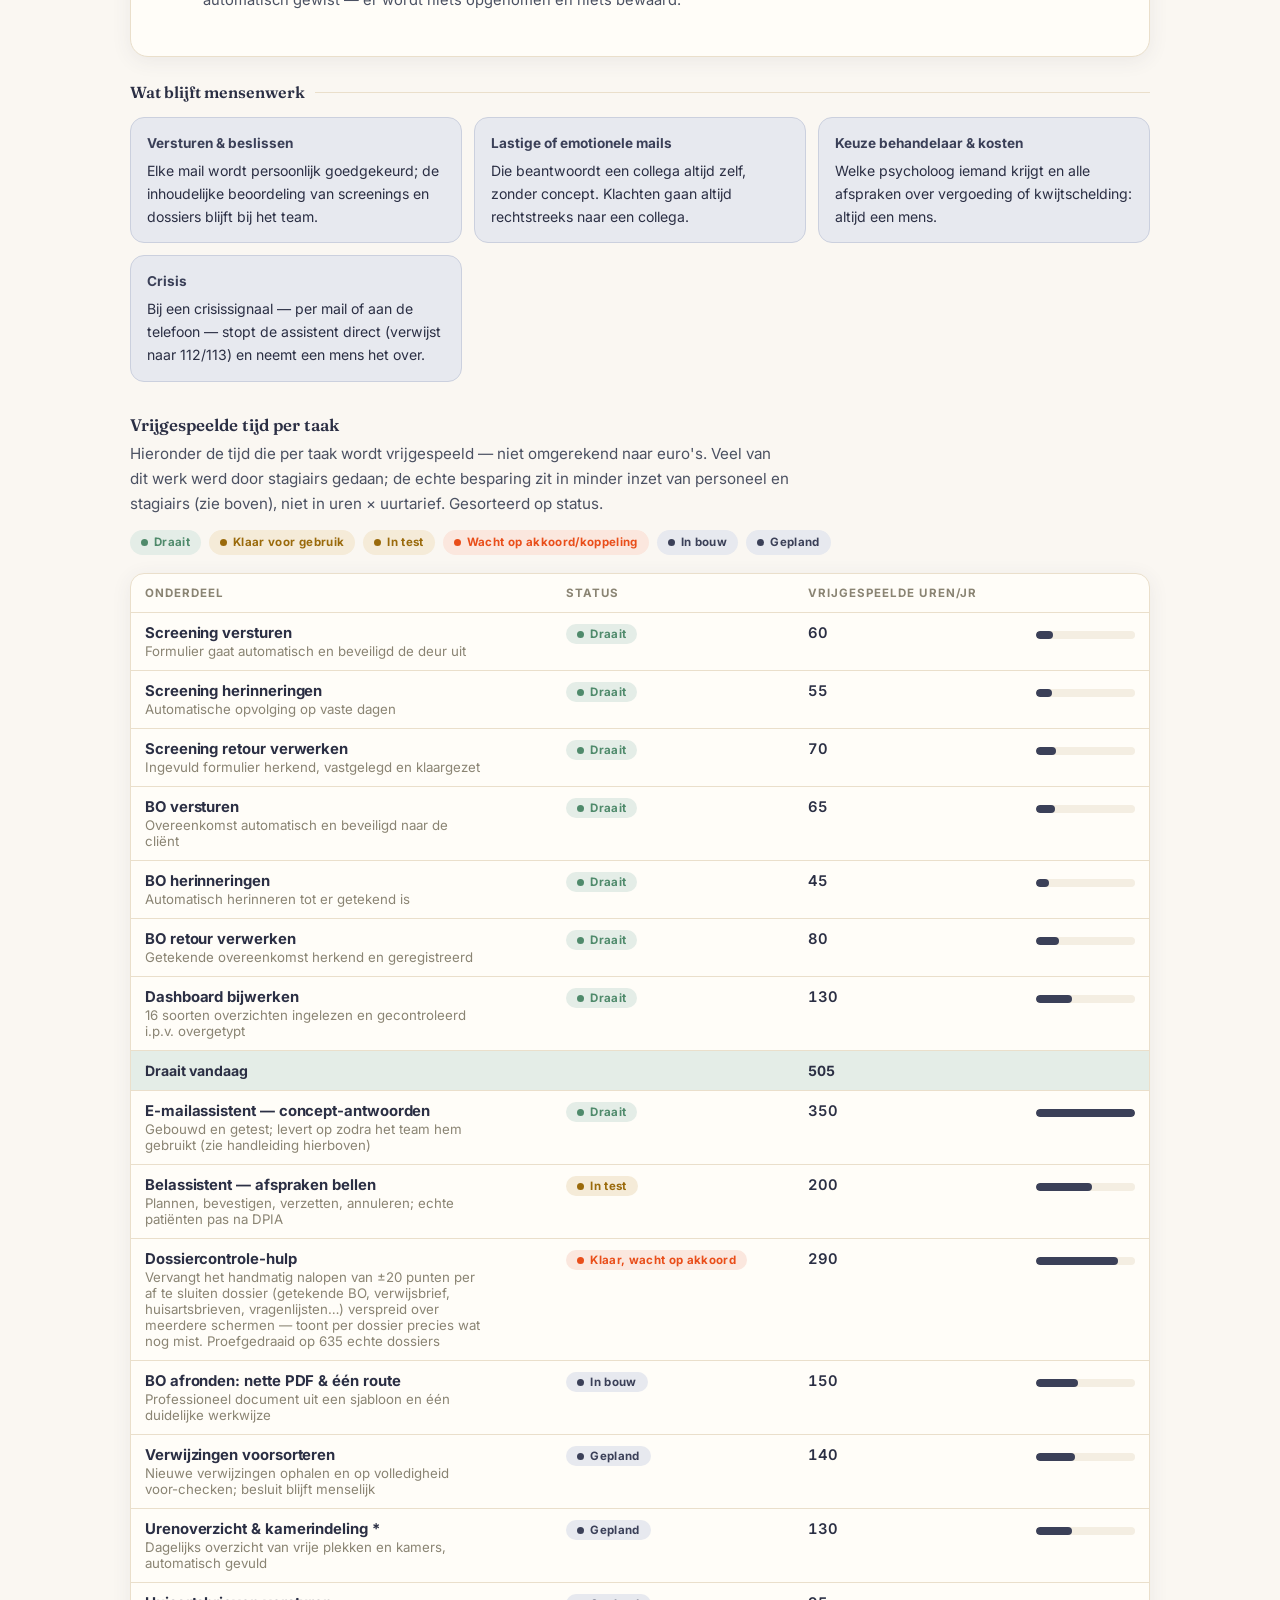
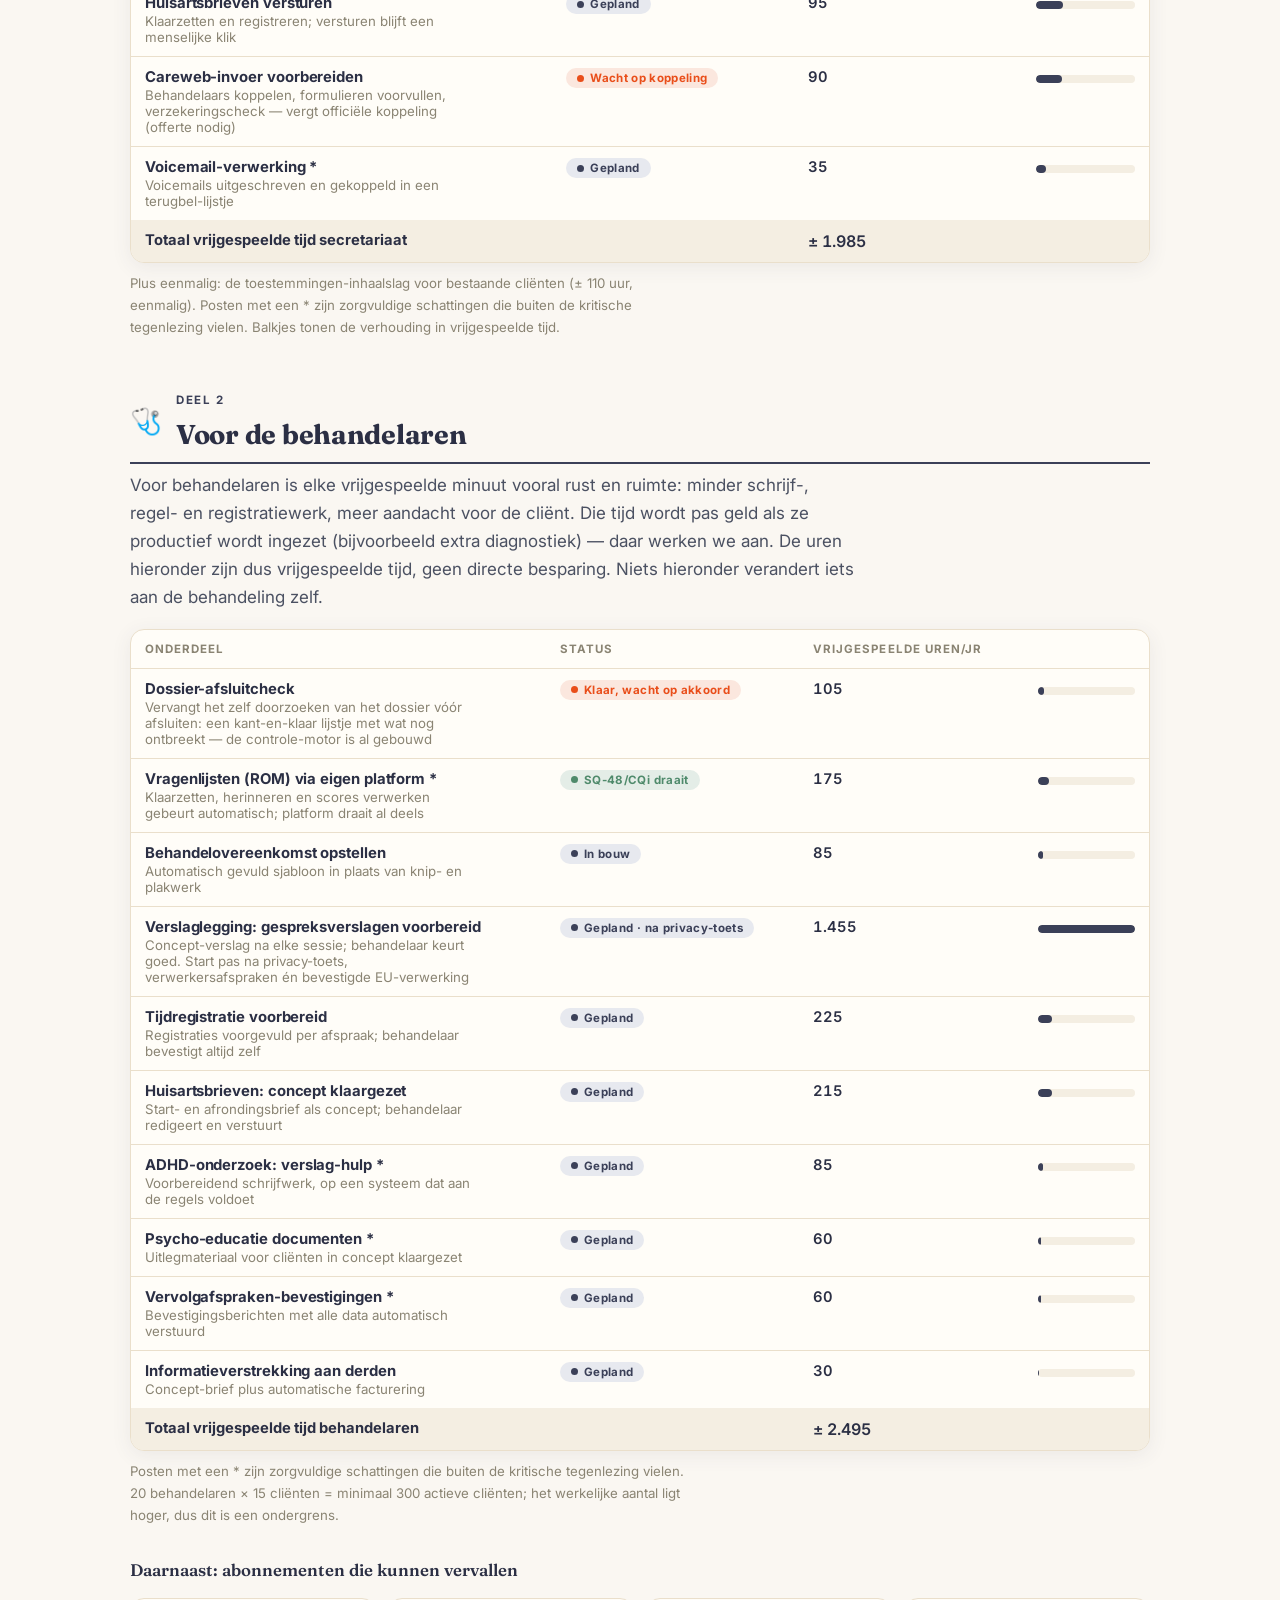
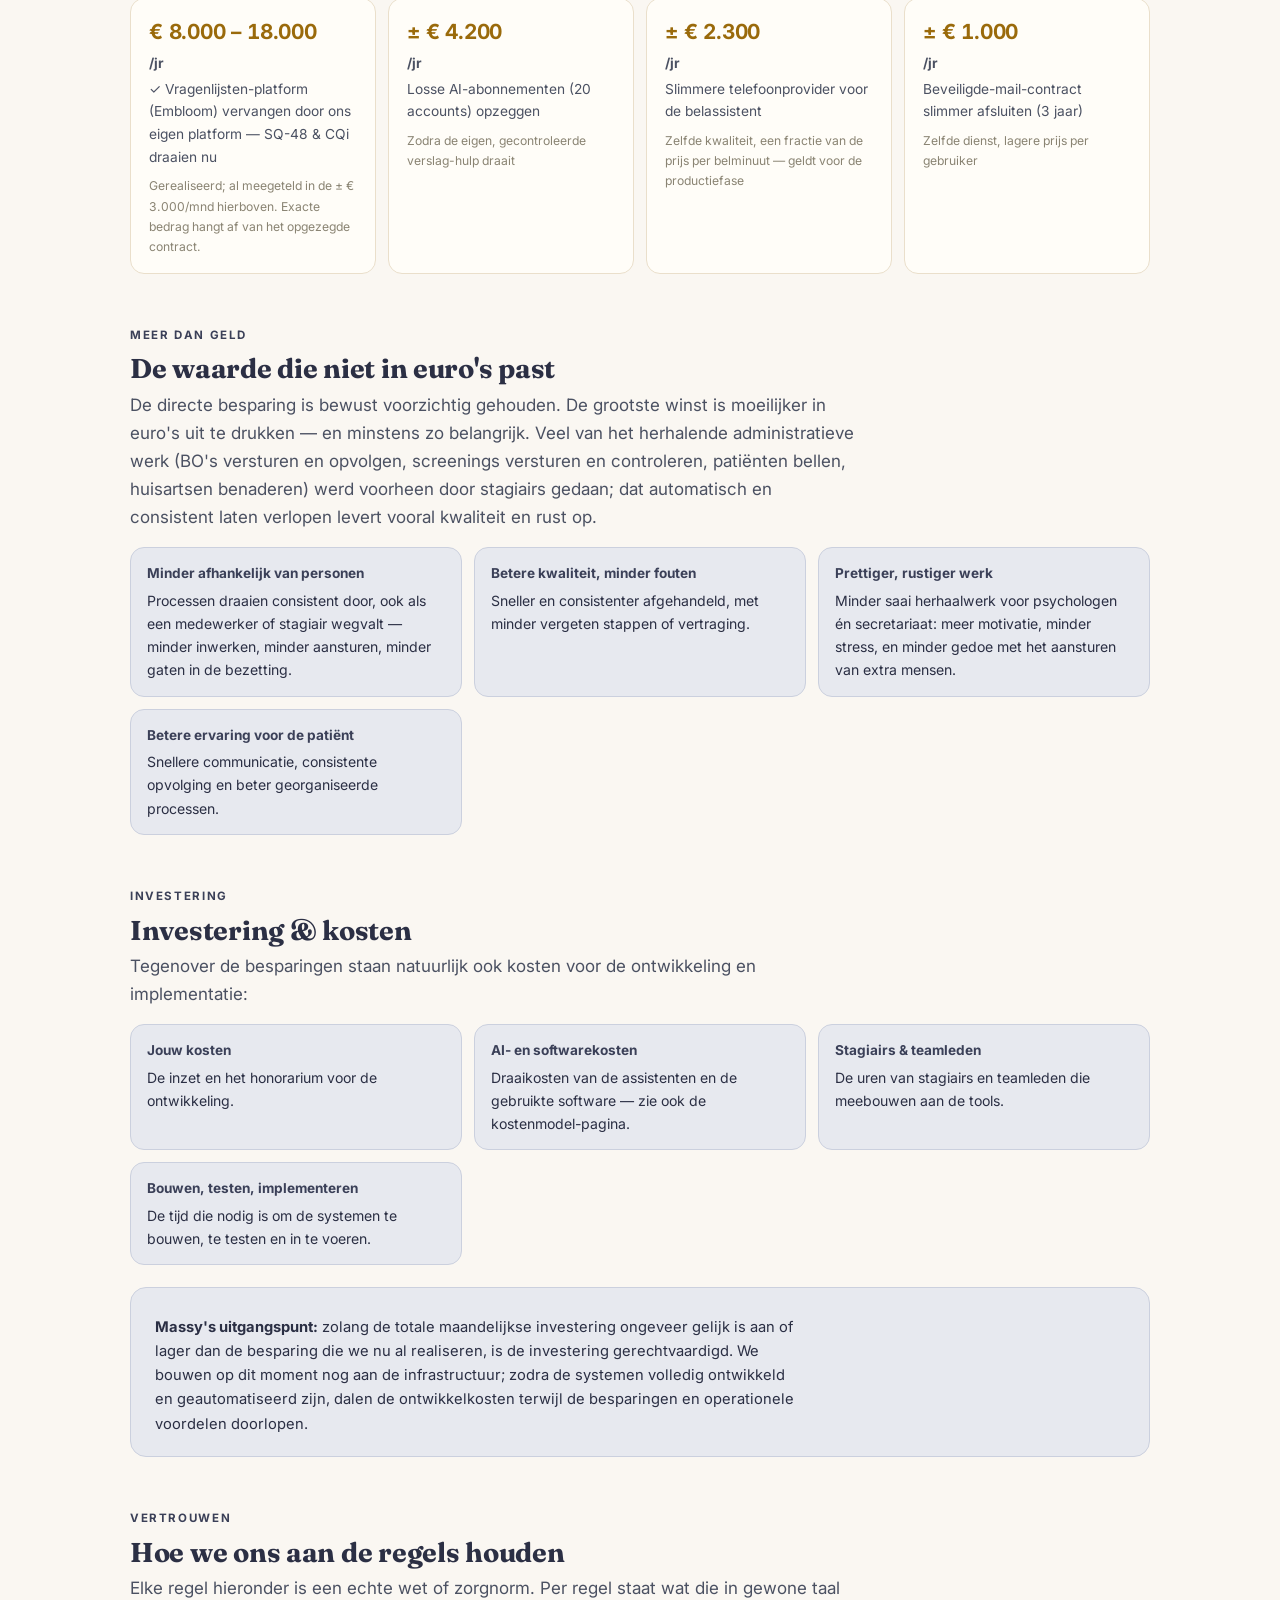
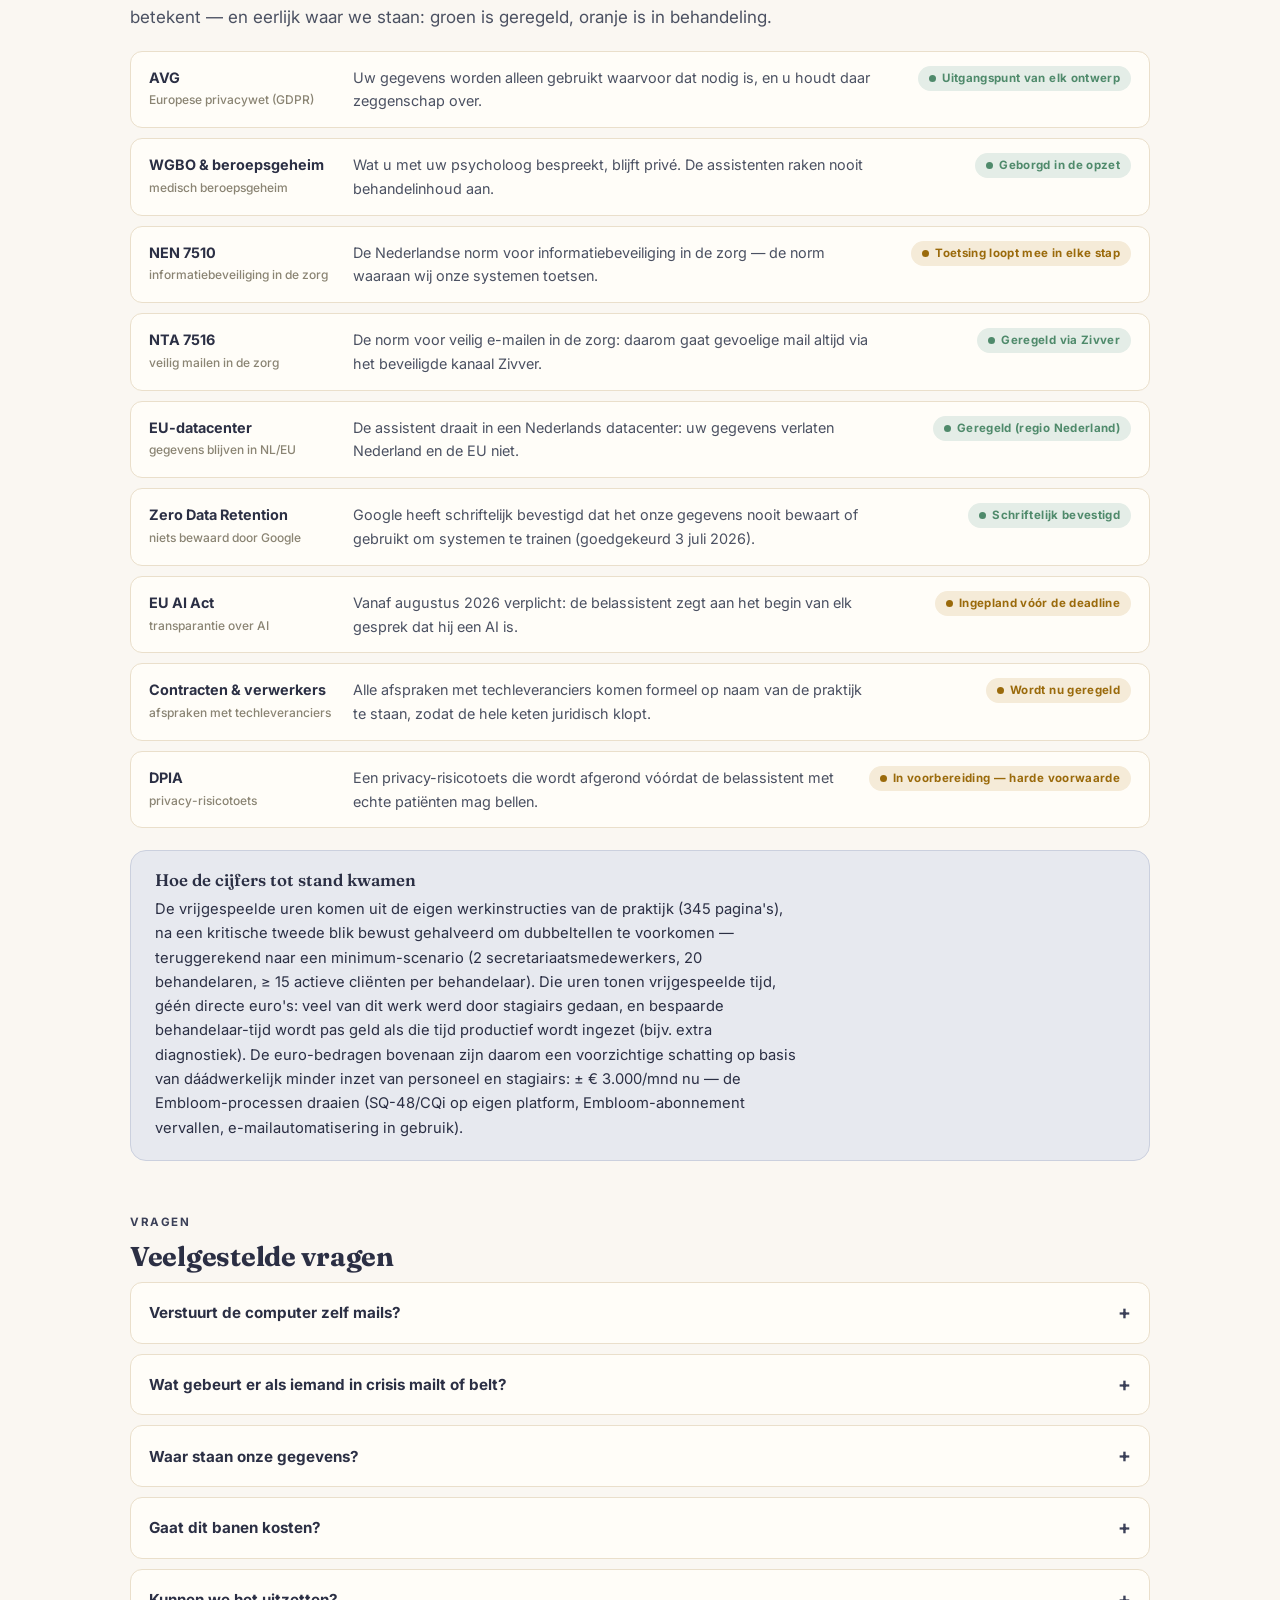
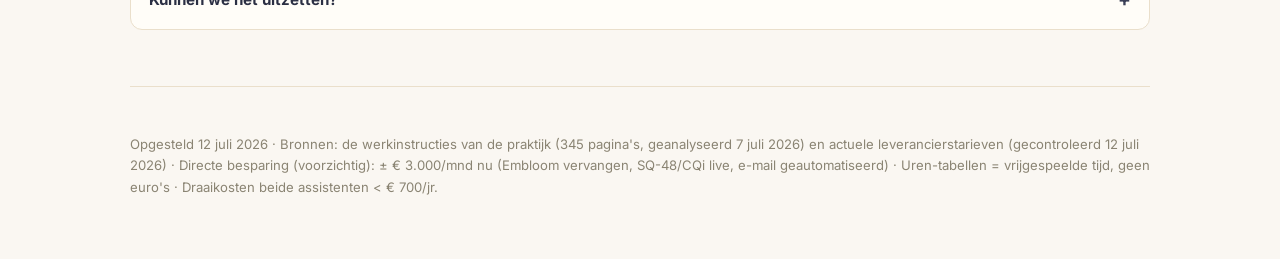
==== commit 4c93aeda: "Add epd-roadmap.html: phased Aweris-to-EPD plan (build/buy/integrate per box, risk, sequence) Turns " ====
--- a/assistenten.html
+++ b/assistenten.html
@@ -219,6 +219,7 @@
     <a href="assistenten.html" aria-current="page">Digital assistants</a>
     <a href="modules.html">Modules</a>
     <a href="compliance.html">NEN 7510 plan</a>
+    <a href="epd-roadmap.html">EPD roadmap</a>
   </div>
 </nav>
 <header class="site">
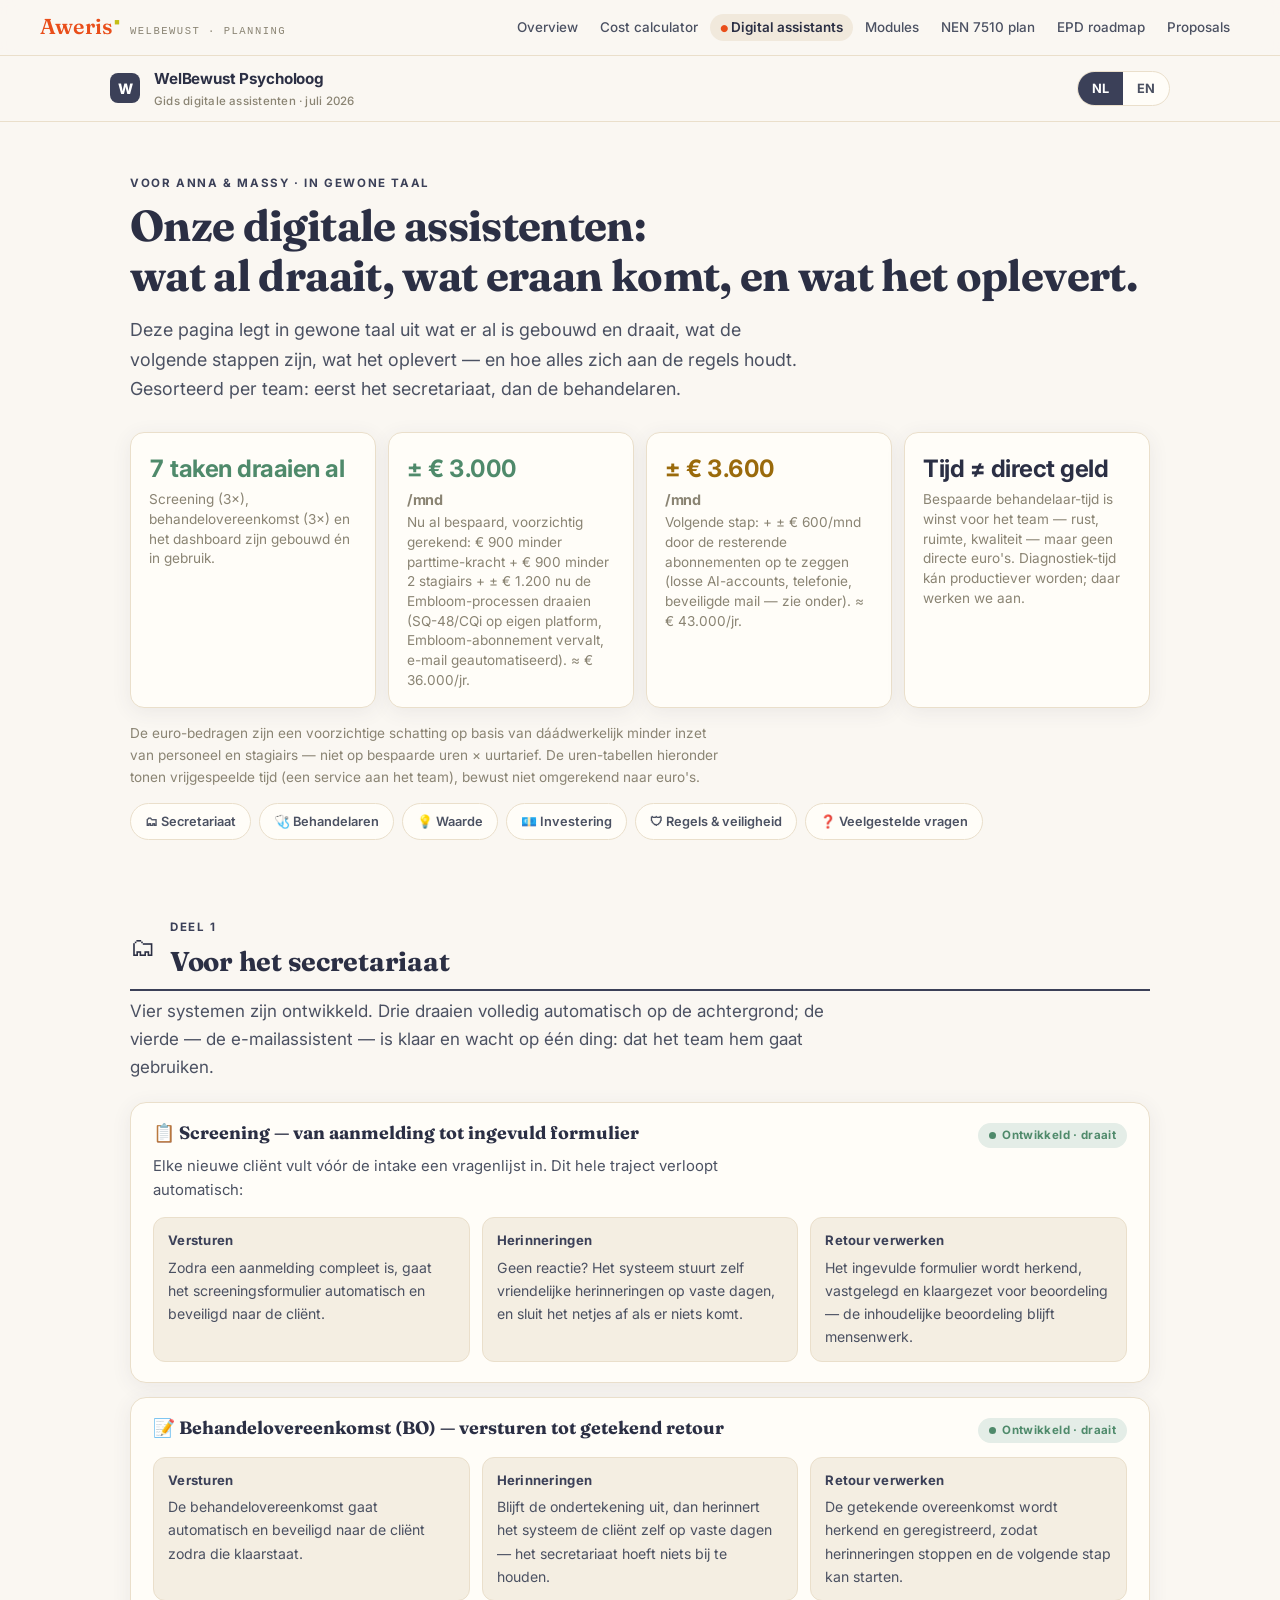
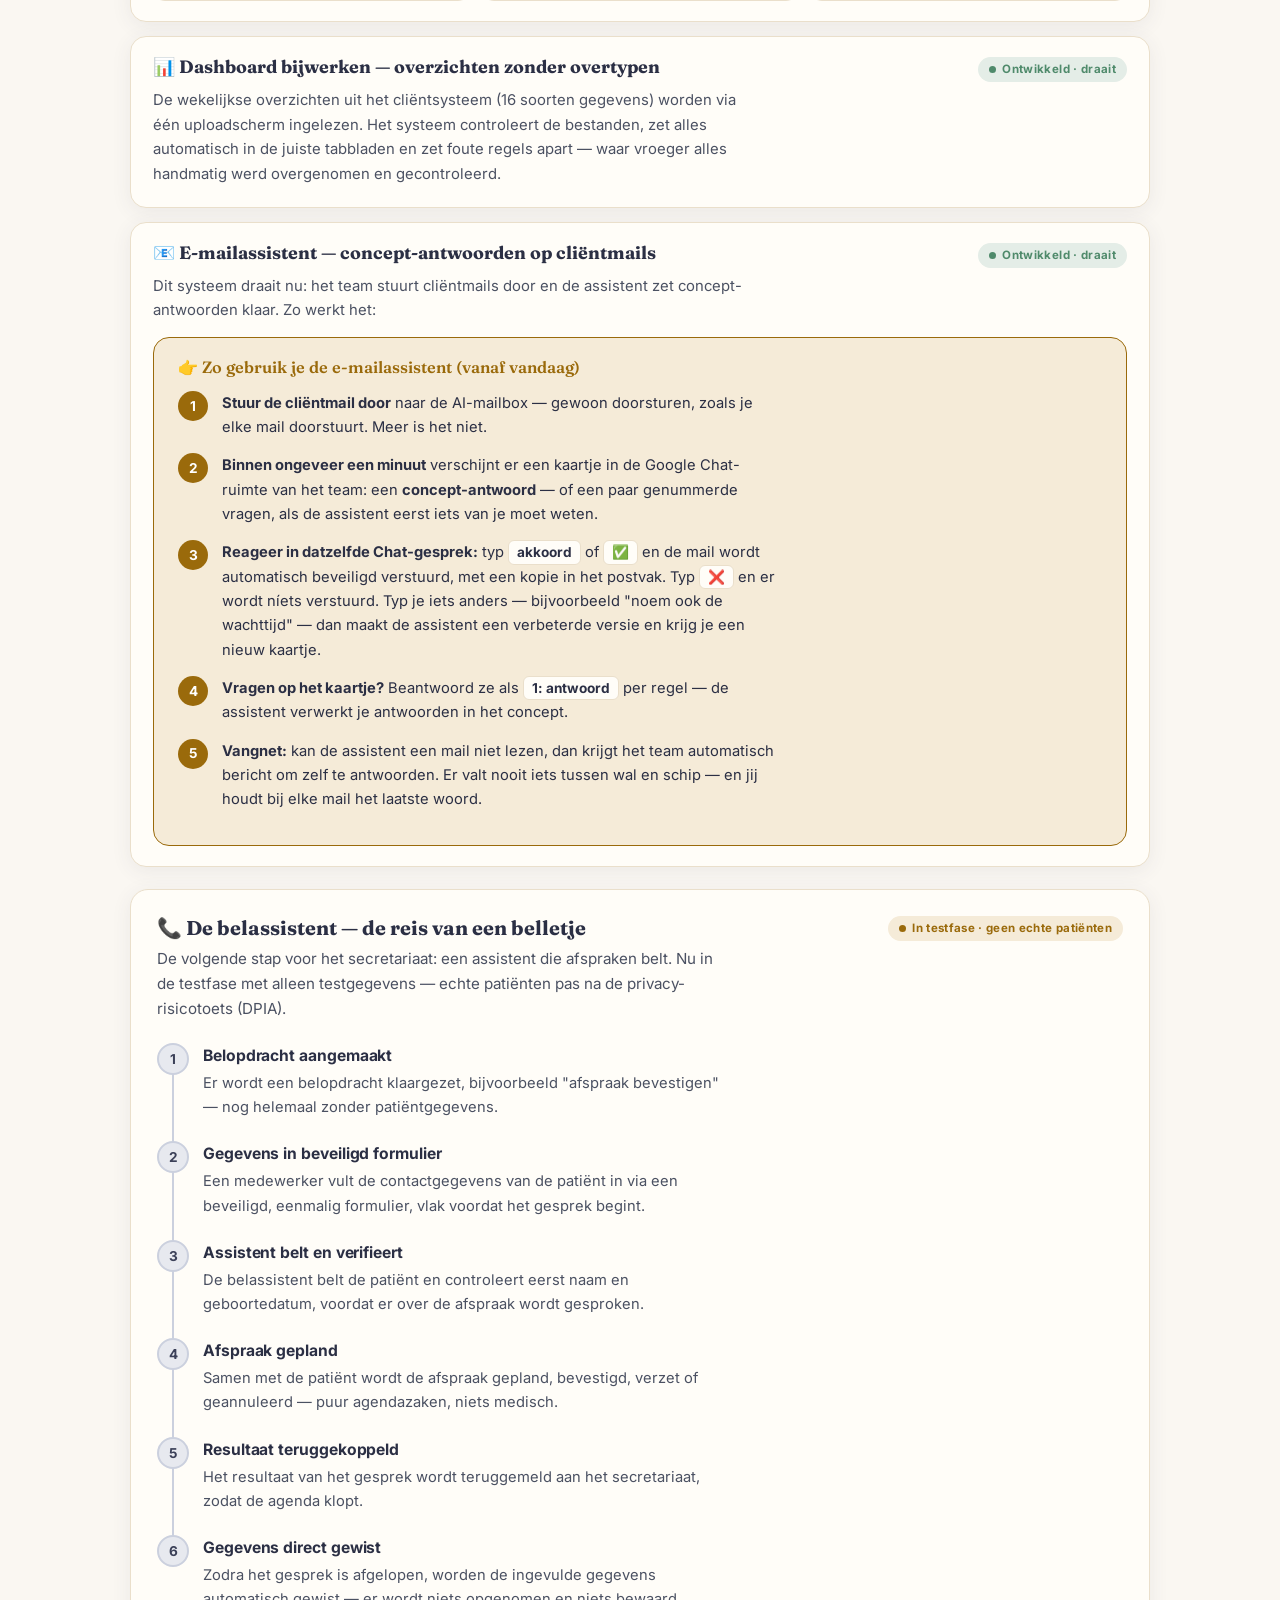
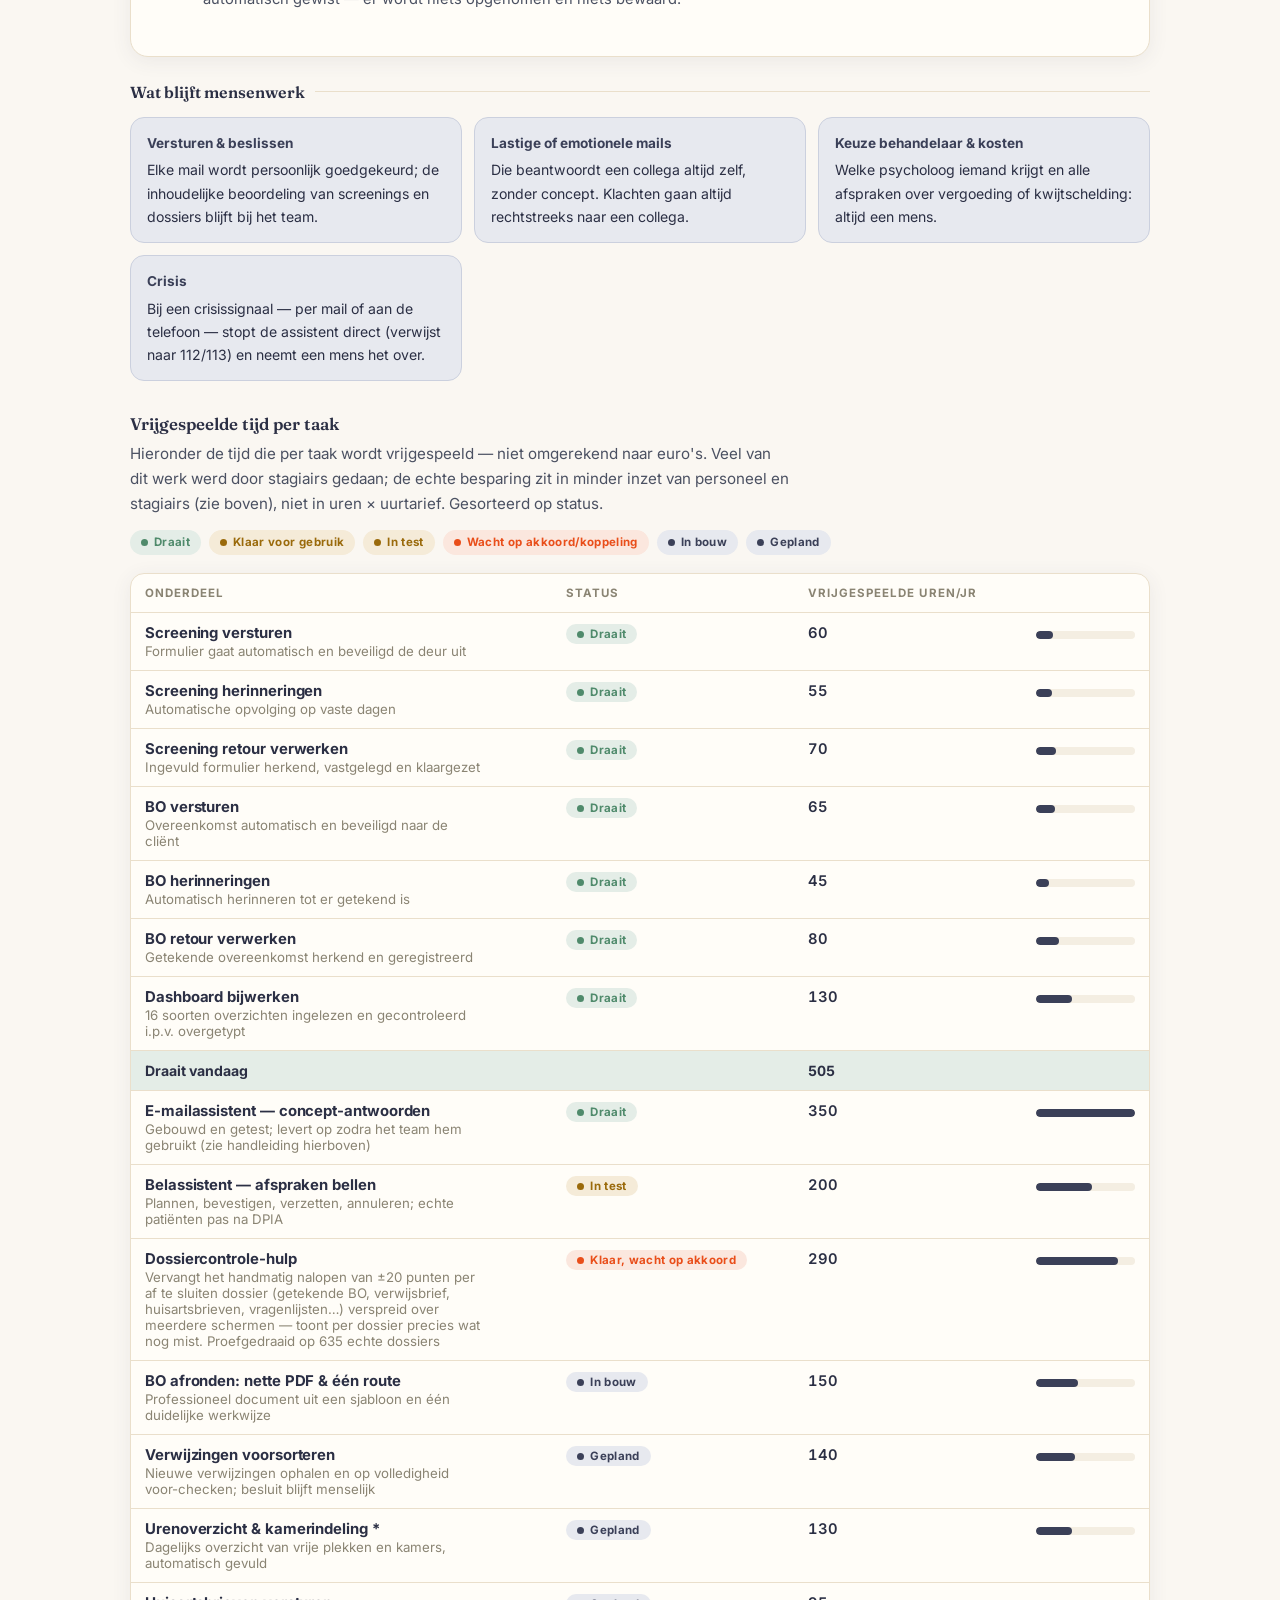
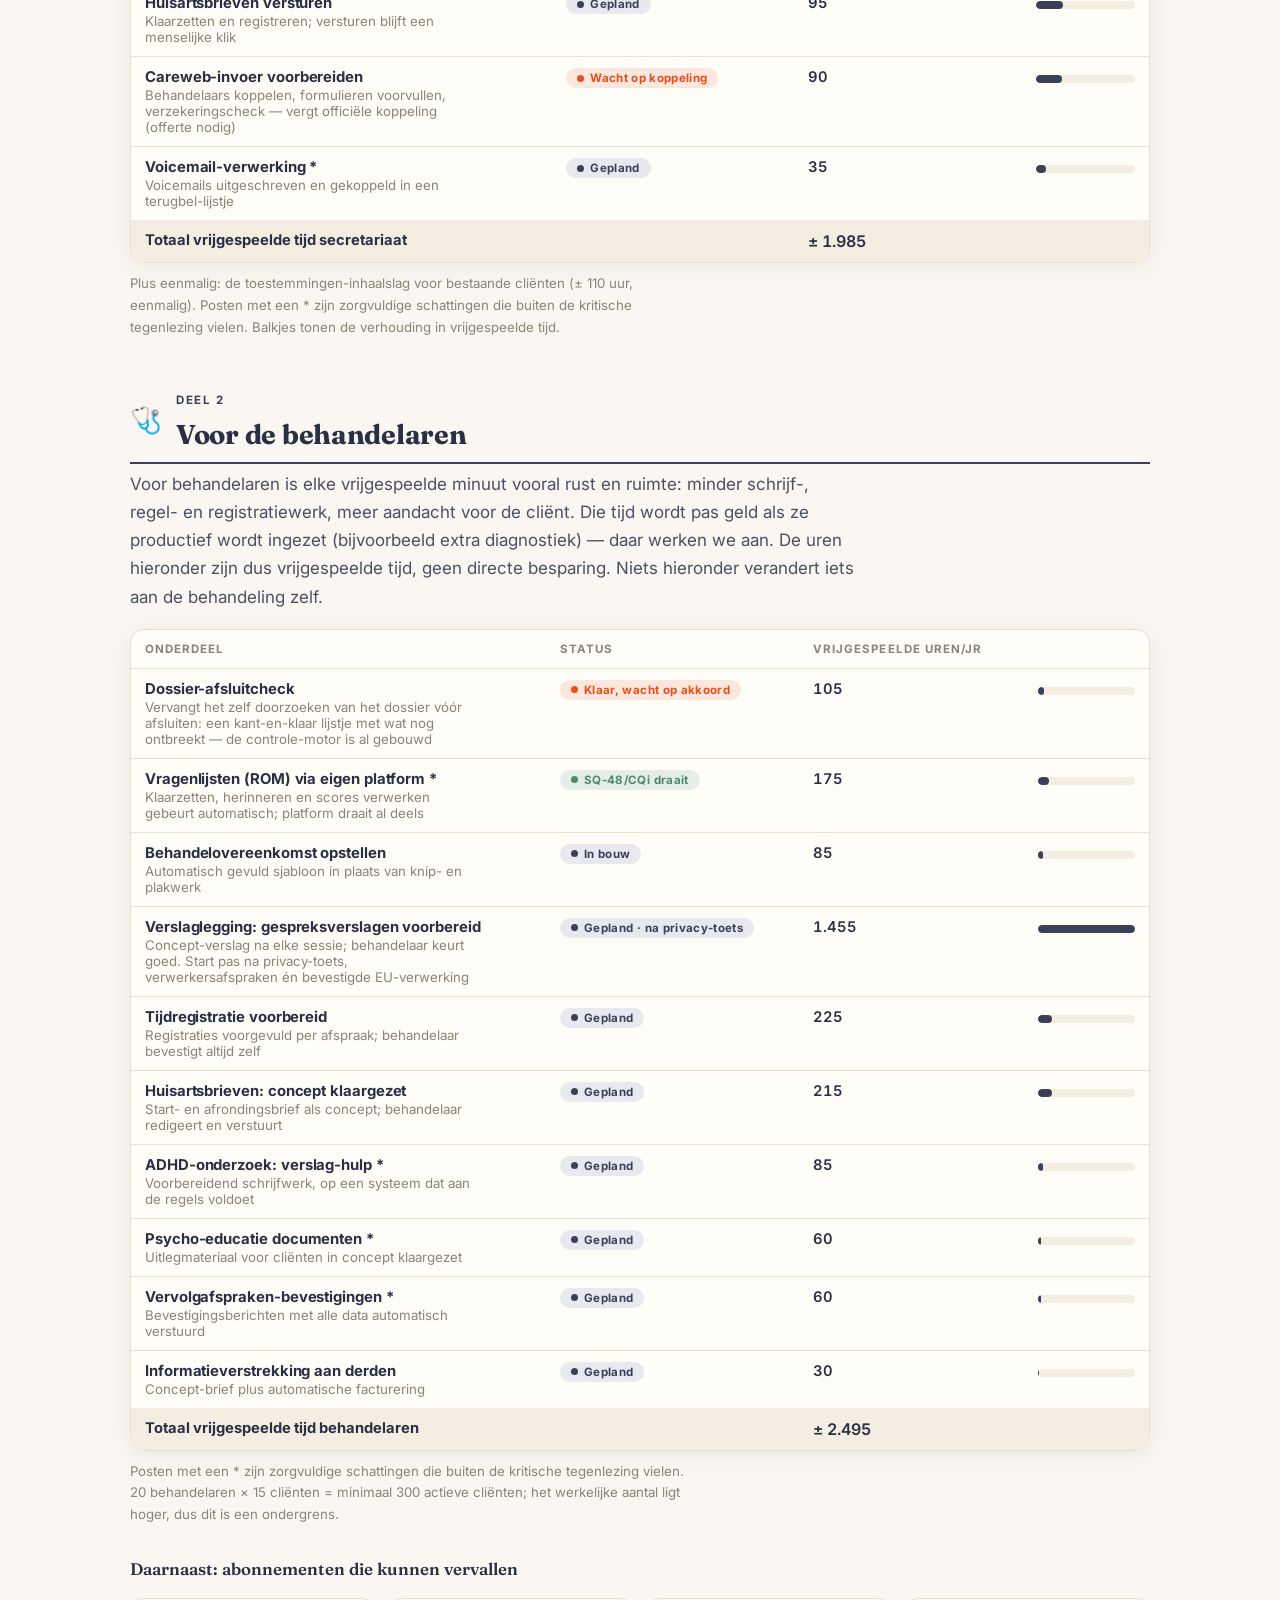
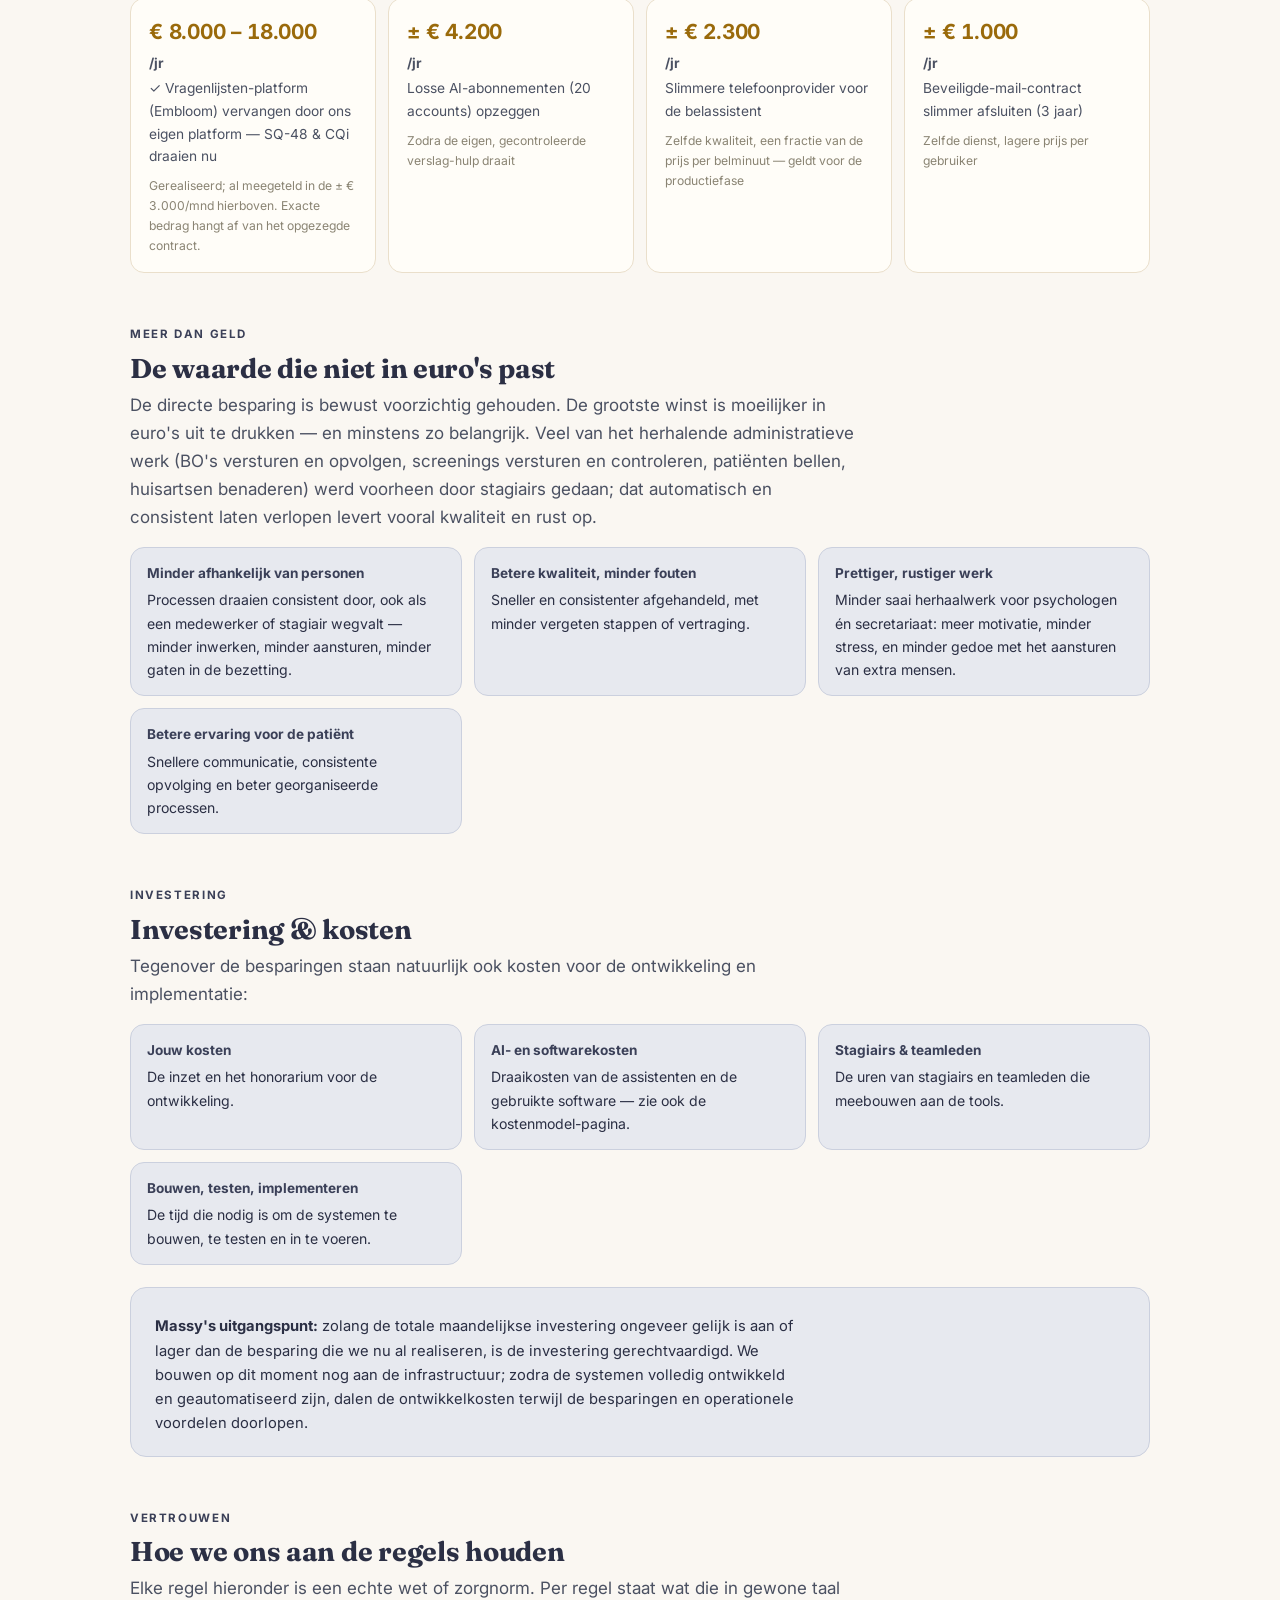
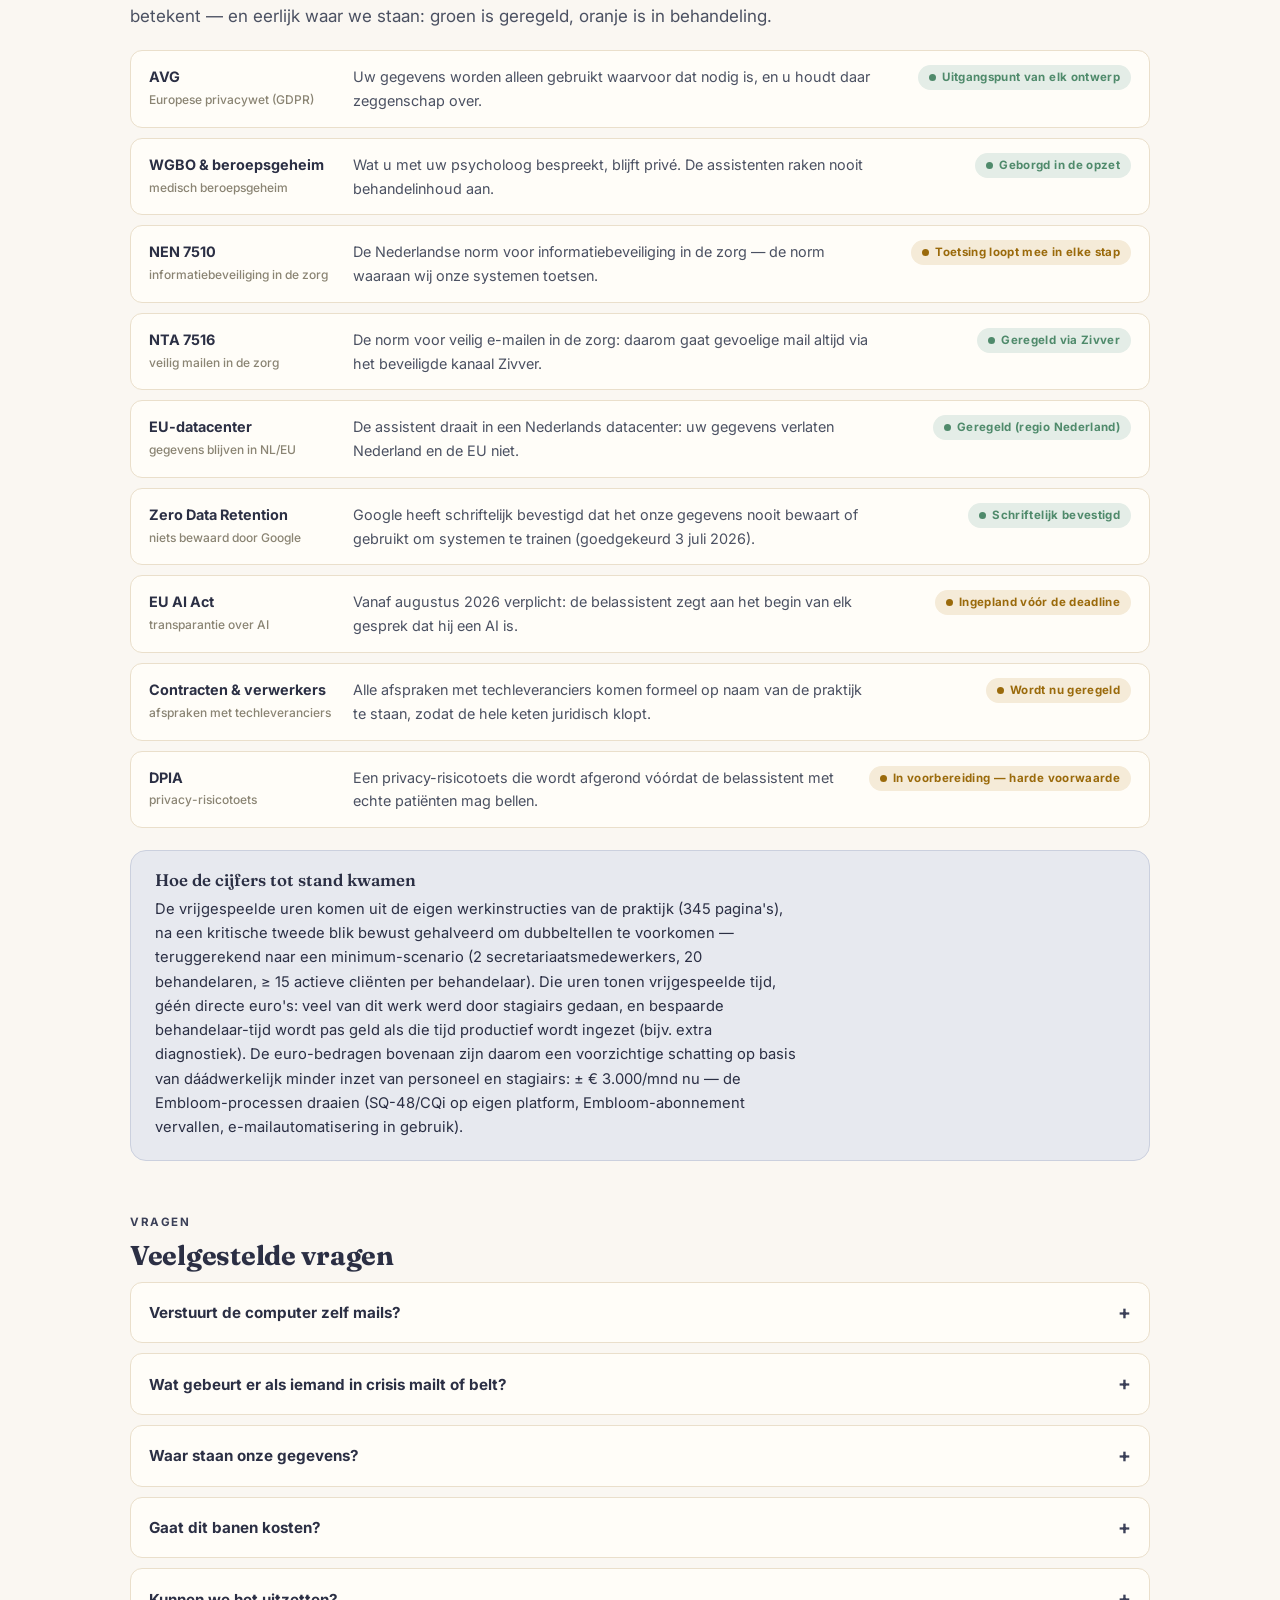
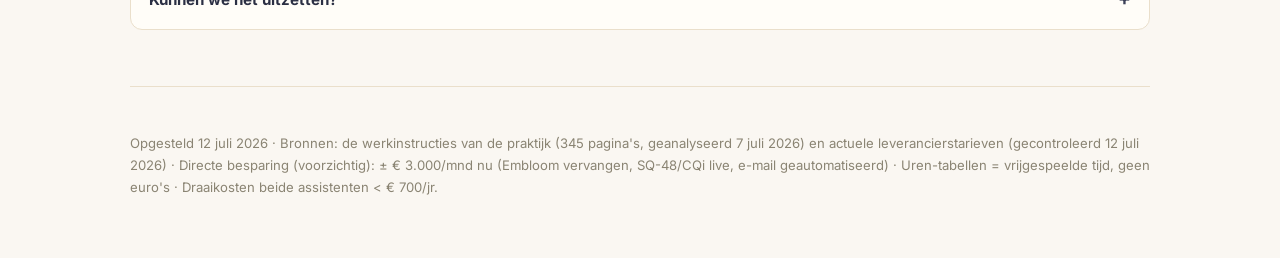
==== commit 5c216fd9: "Add Three proposals decision page for module monetization Defines the module-money challenge in deta" ====
--- a/assistenten.html
+++ b/assistenten.html
@@ -220,6 +220,7 @@
     <a href="modules.html">Modules</a>
     <a href="compliance.html">NEN 7510 plan</a>
     <a href="epd-roadmap.html">EPD roadmap</a>
+    <a href="proposals.html">Proposals</a>
   </div>
 </nav>
 <header class="site">
--- a/aweris.css
+++ b/aweris.css
@@ -79,10 +79,10 @@
 }
 .aw-wordmark::after{ content:"■"; font-size:.42em; color:var(--aw-yellow-dark); margin-left:2px; vertical-align:super; }
 .aw-brand small{ font-family:var(--aw-font-mono); font-size:.66rem; letter-spacing:.14em; text-transform:uppercase; color:var(--aw-muted); }
-.aw-nav-links{ display:flex; align-items:center; gap:4px; flex-wrap:wrap; }
+.aw-nav-links{ display:flex; align-items:center; gap:2px; flex-wrap:wrap; }
 .aw-nav-links a{
-  font-size:.86rem; font-weight:500; color:var(--aw-ink-soft); text-decoration:none;
-  padding:7px 12px; border-radius:var(--aw-radius-pill); line-height:1;
+  font-size:.84rem; font-weight:500; color:var(--aw-ink-soft); text-decoration:none;
+  padding:7px 10px; border-radius:var(--aw-radius-pill); line-height:1; white-space:nowrap;
   transition:color .16s var(--aw-ease), background .16s var(--aw-ease);
 }
 .aw-nav-links a:hover{ color:var(--aw-orange); background:#F3EADF; }
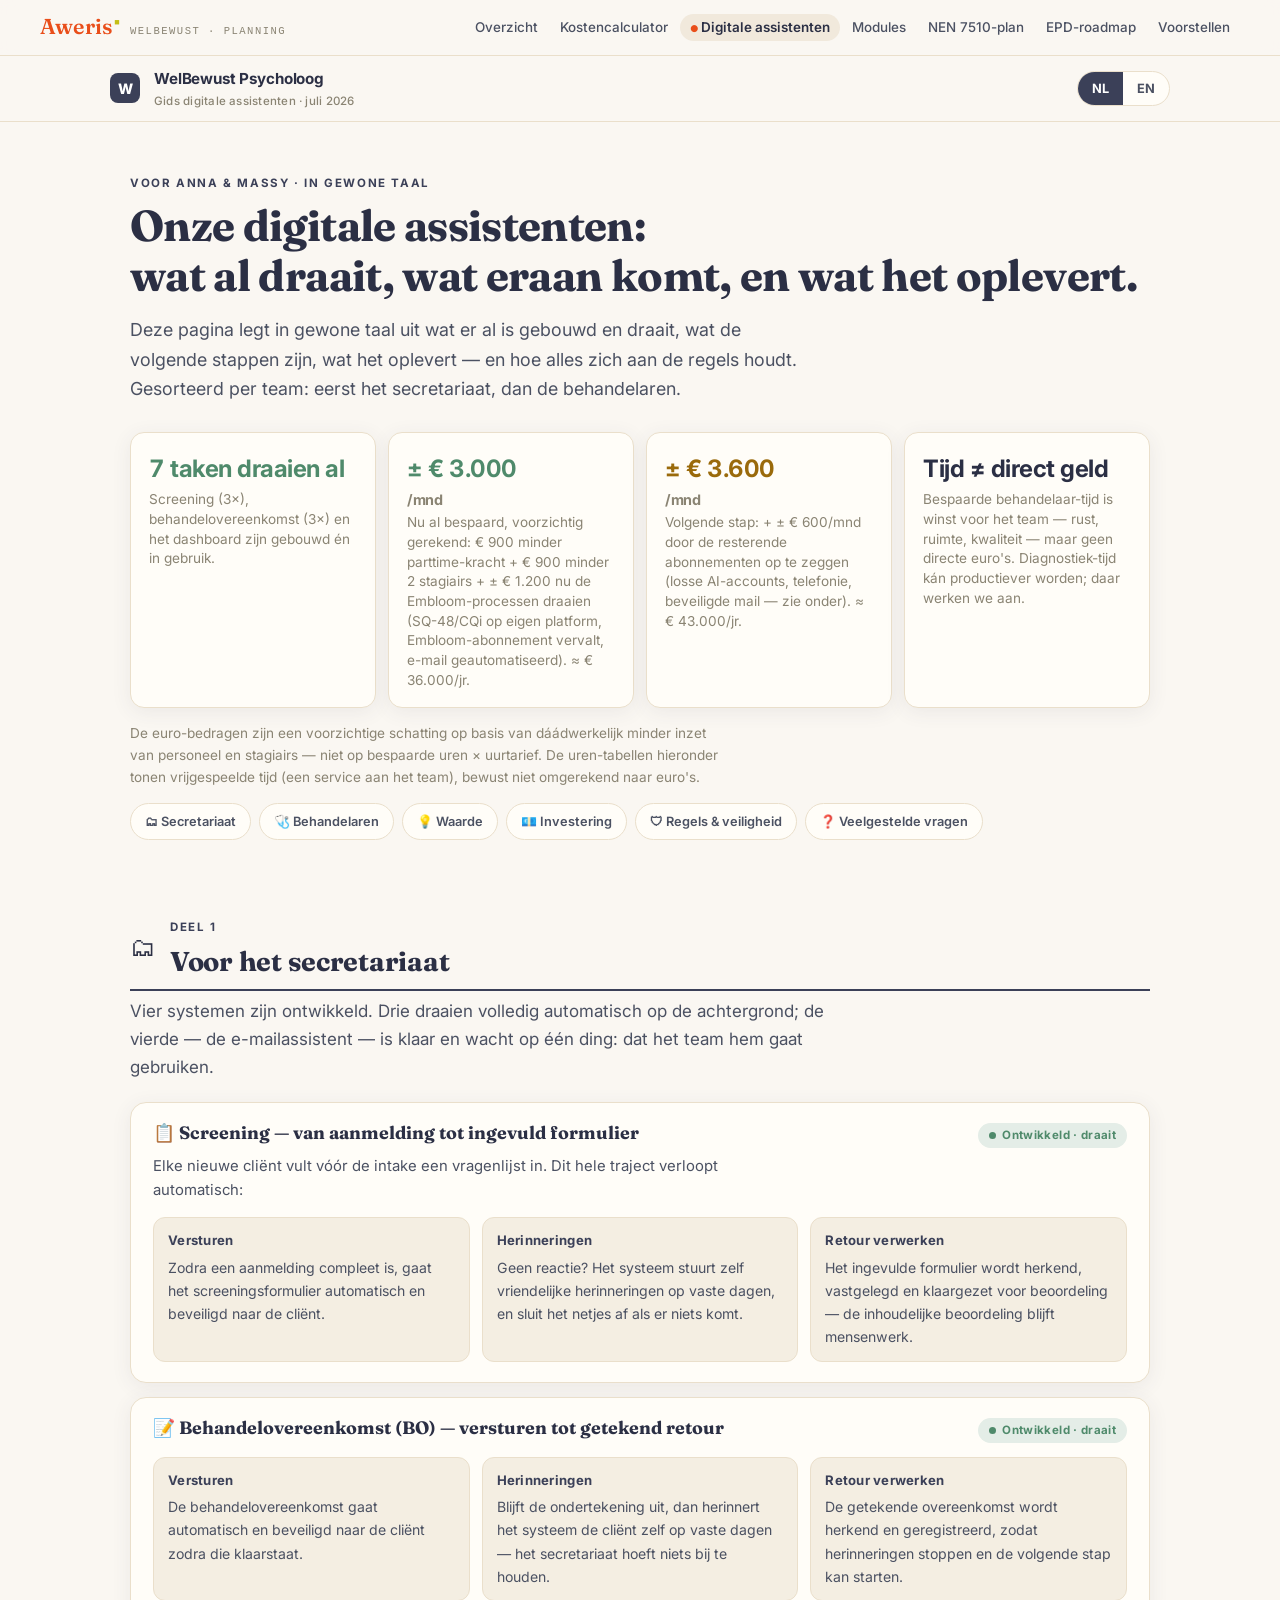
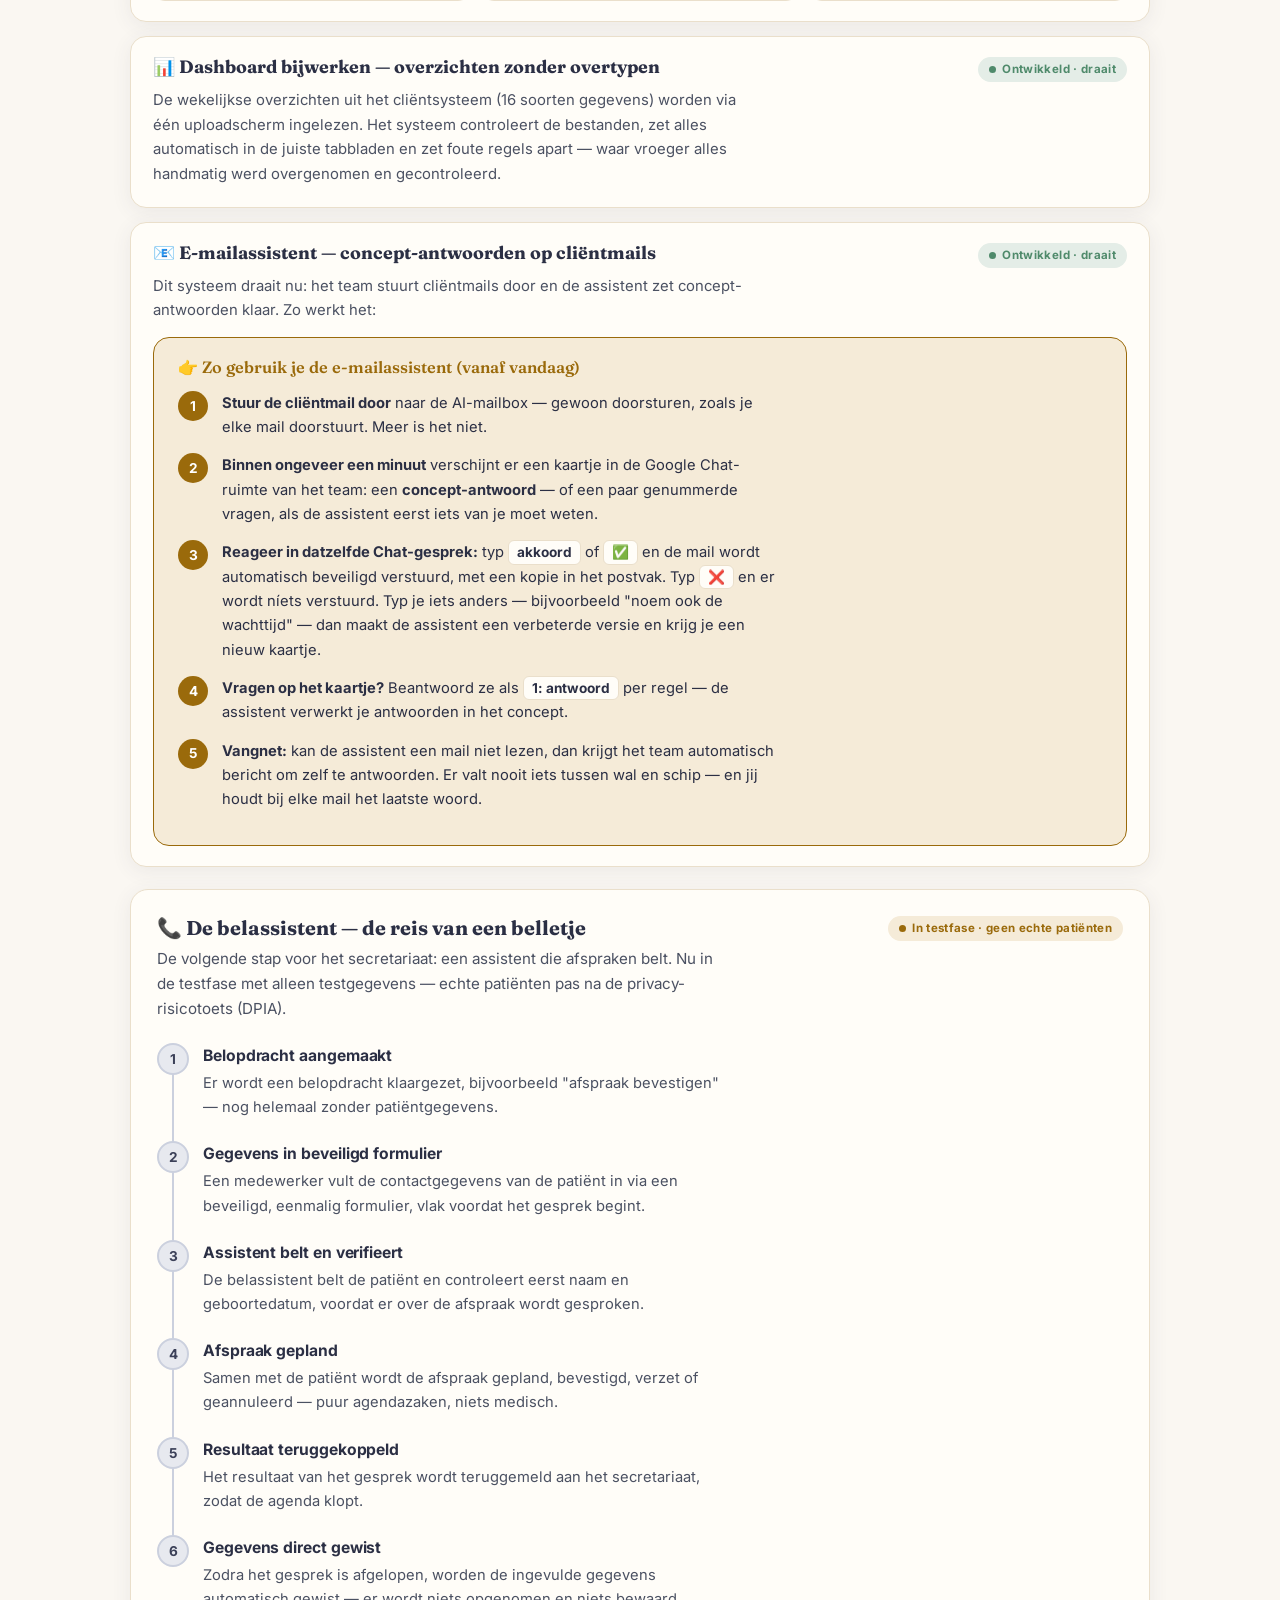
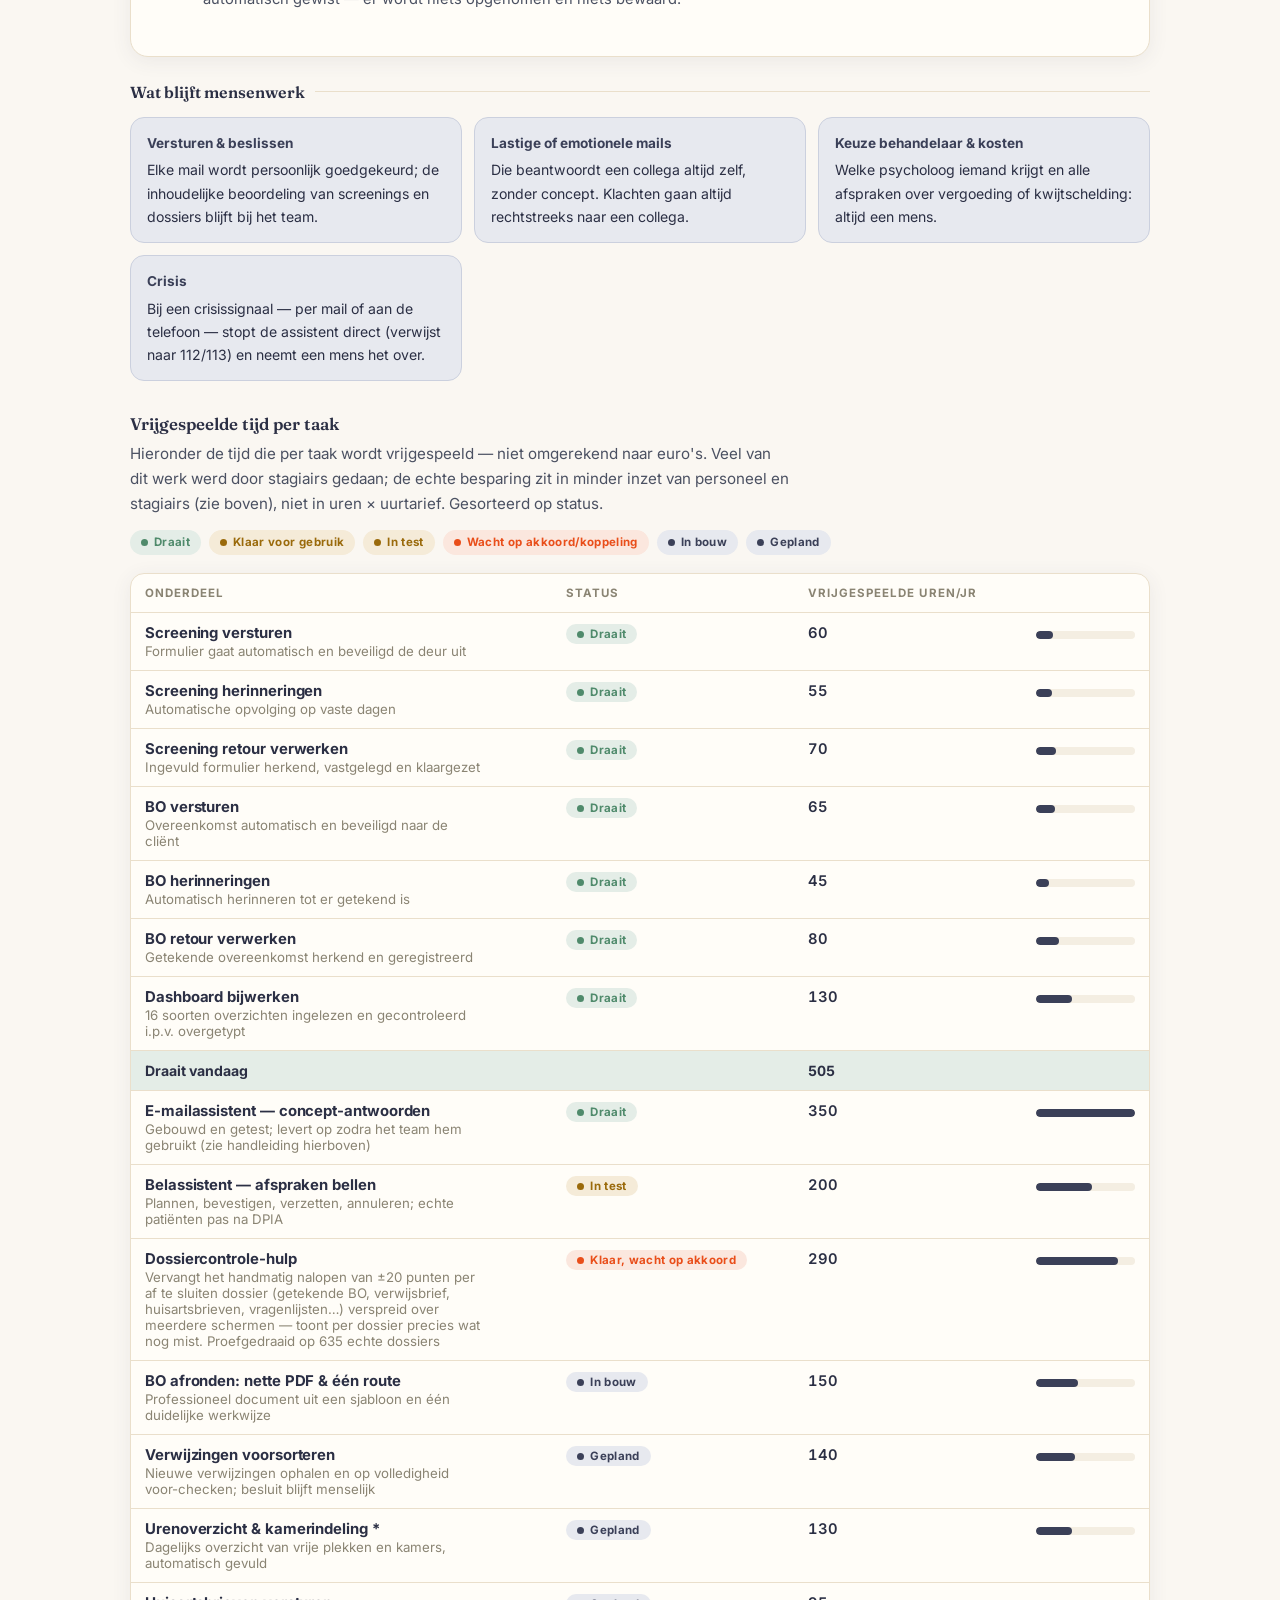
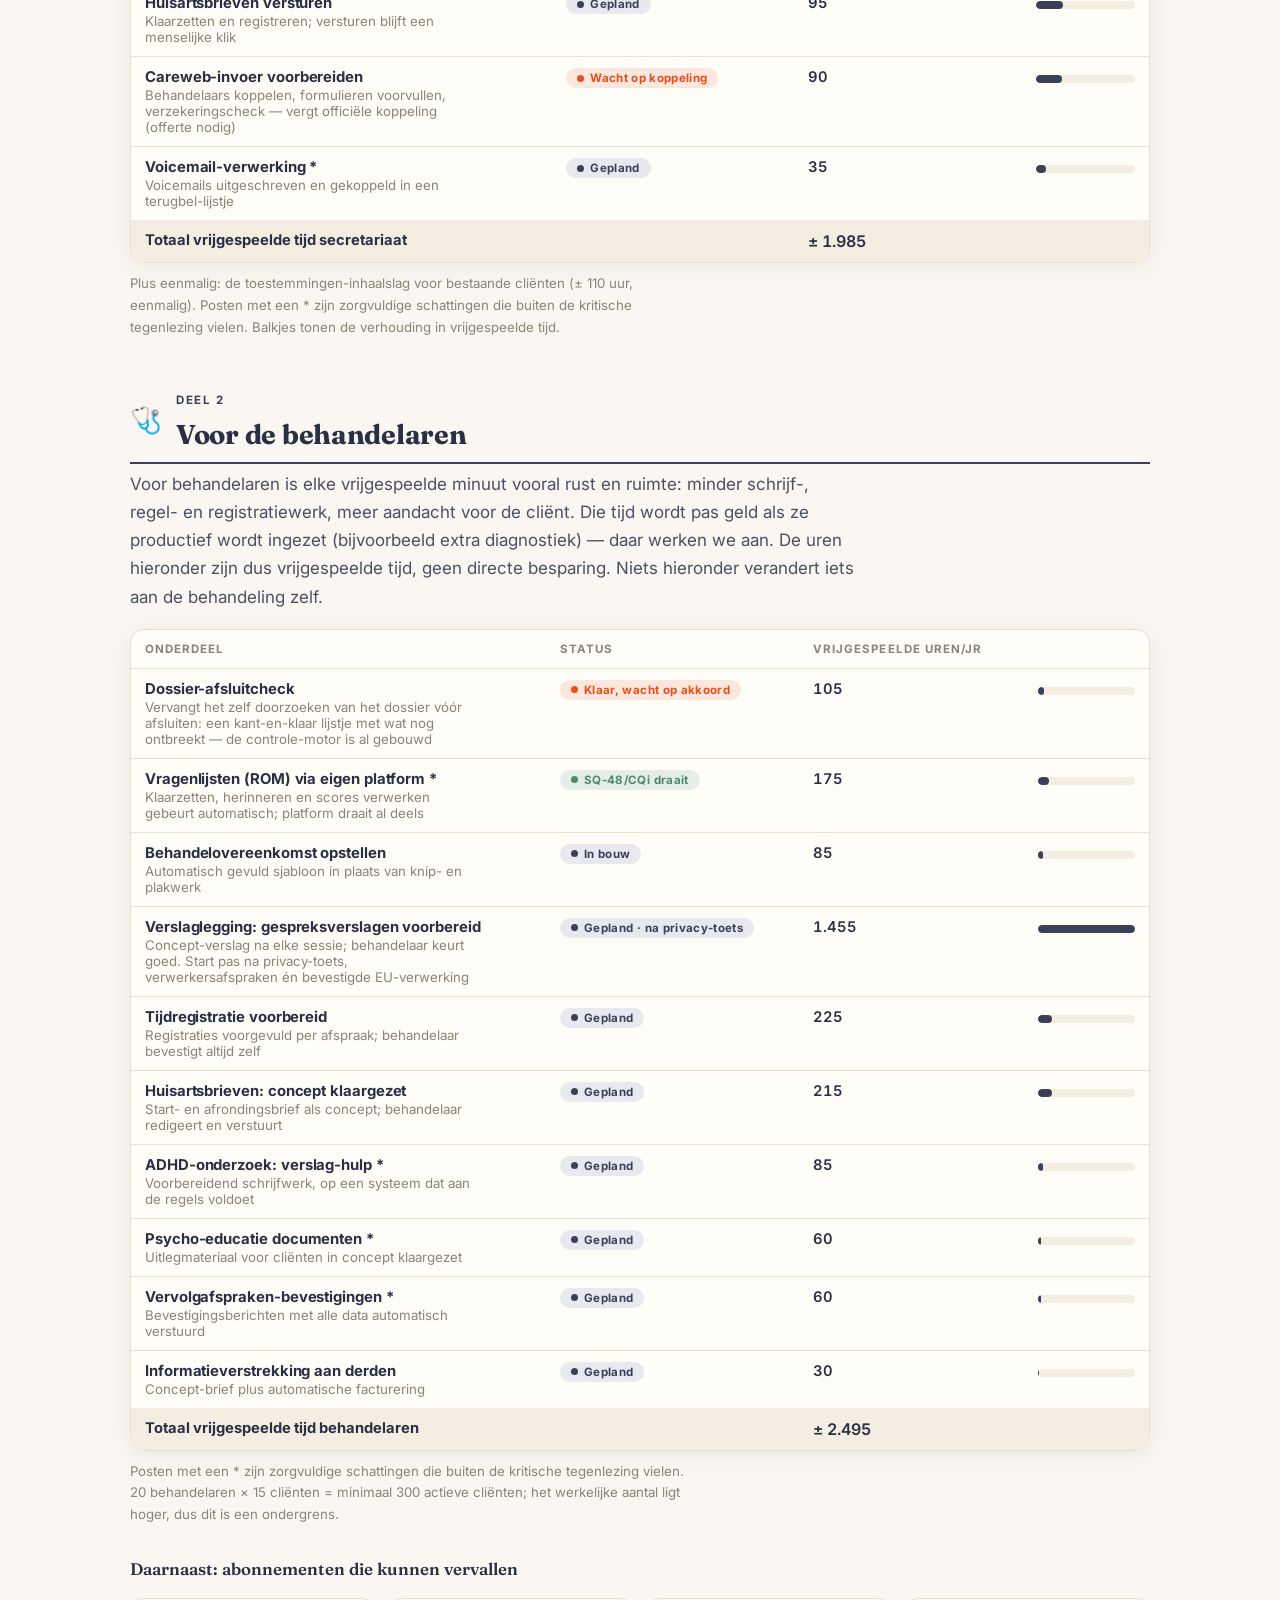
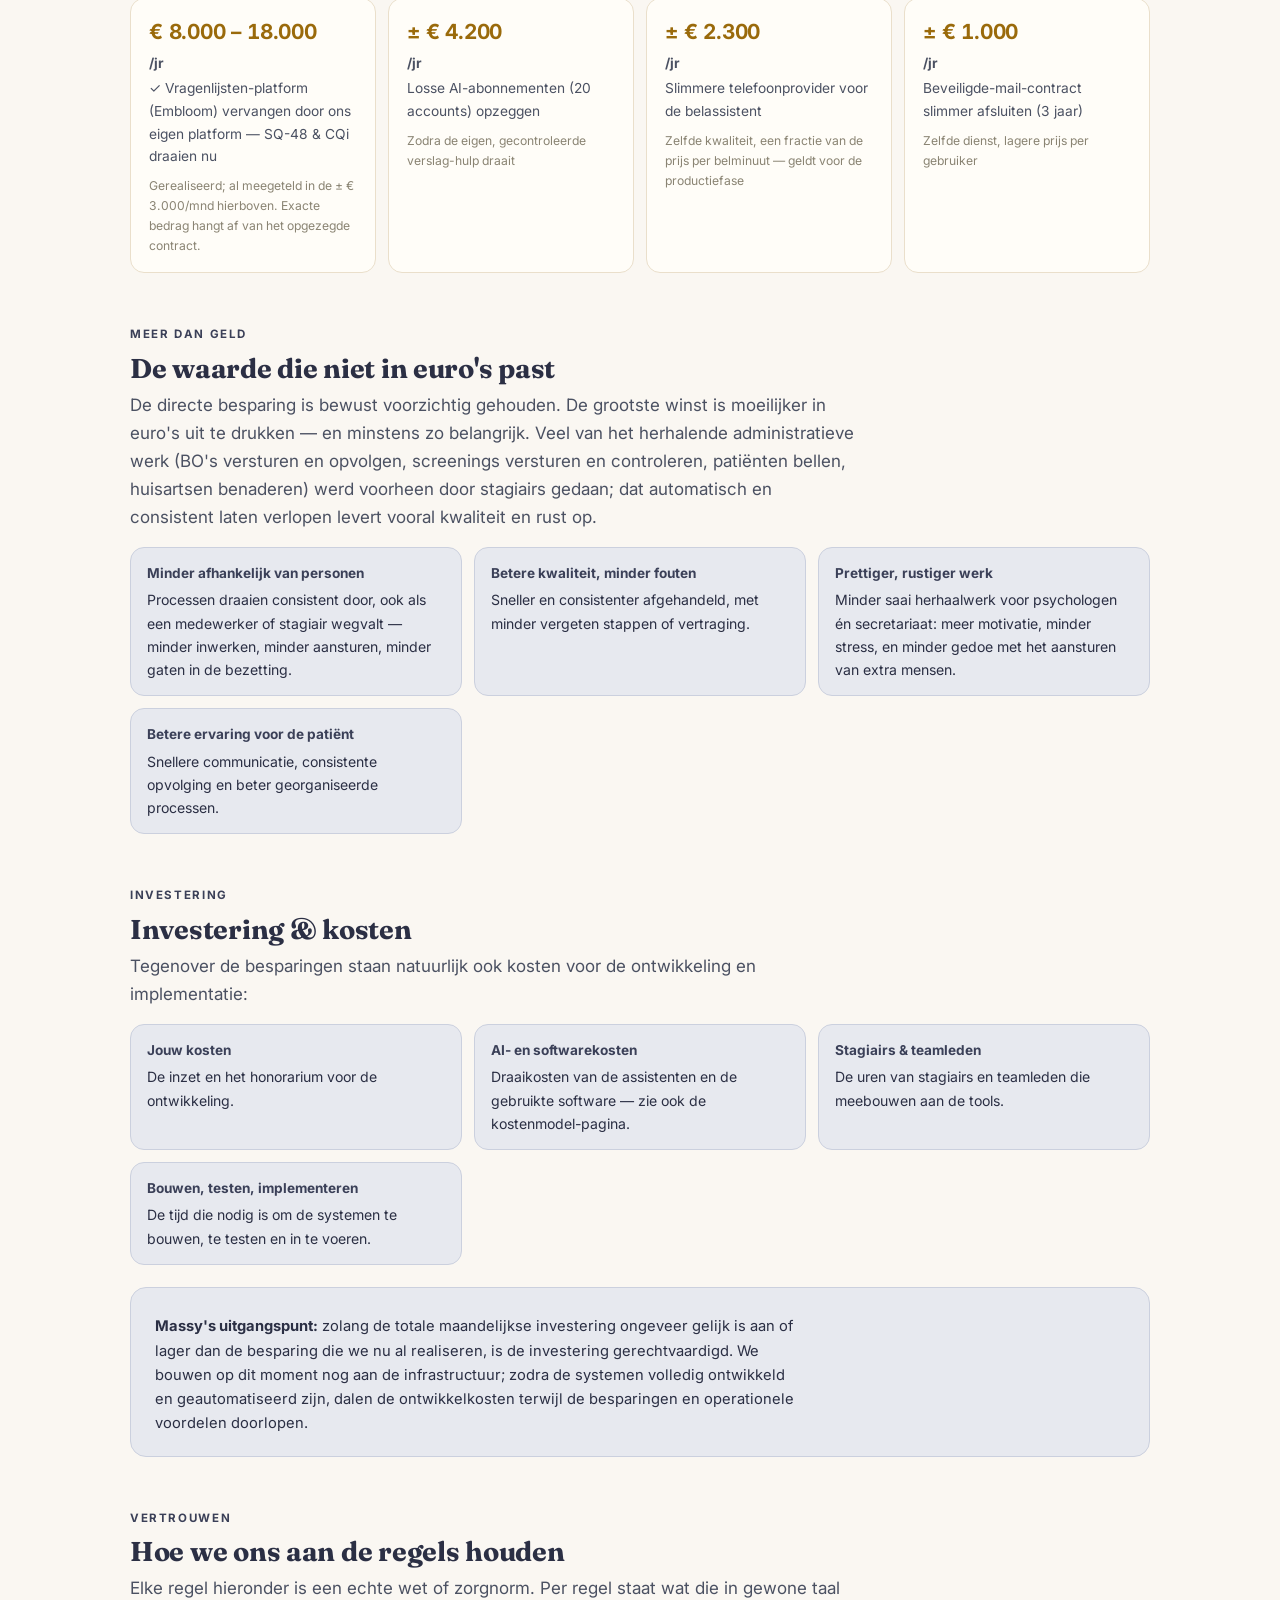
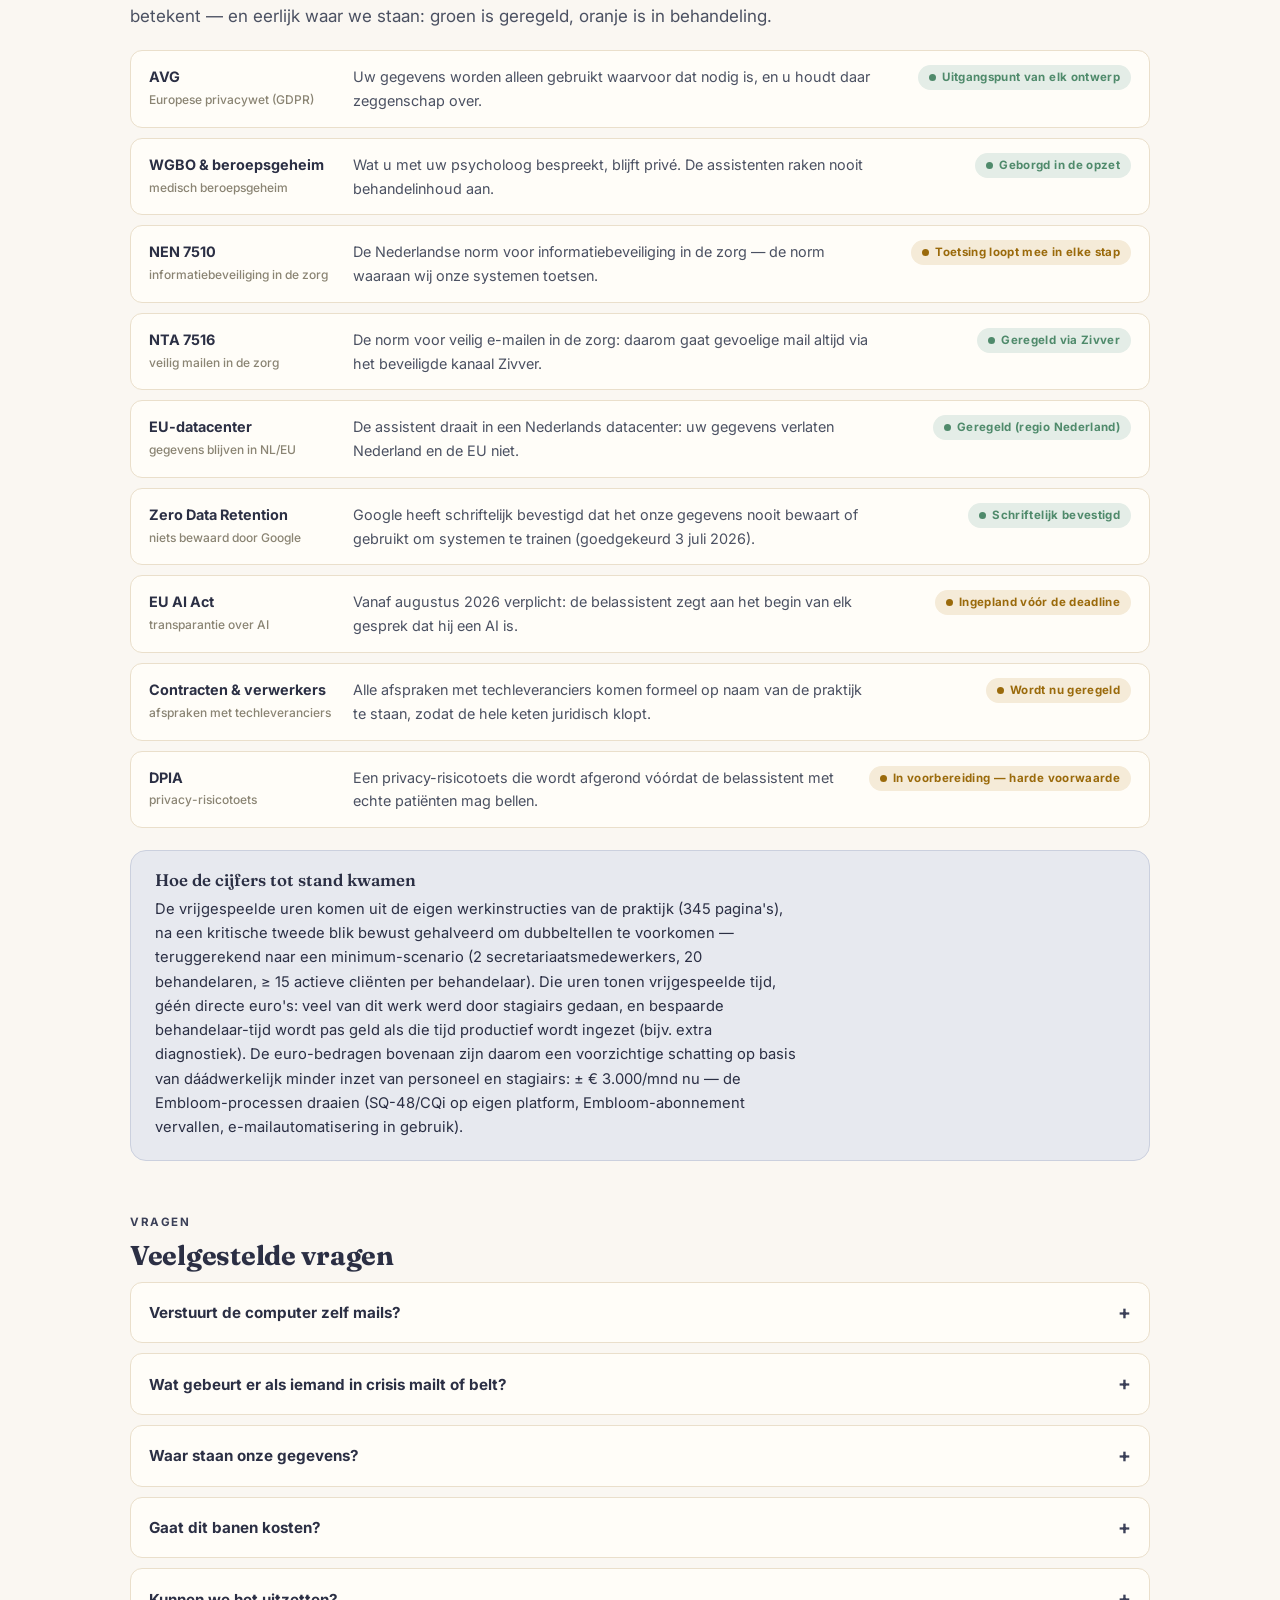
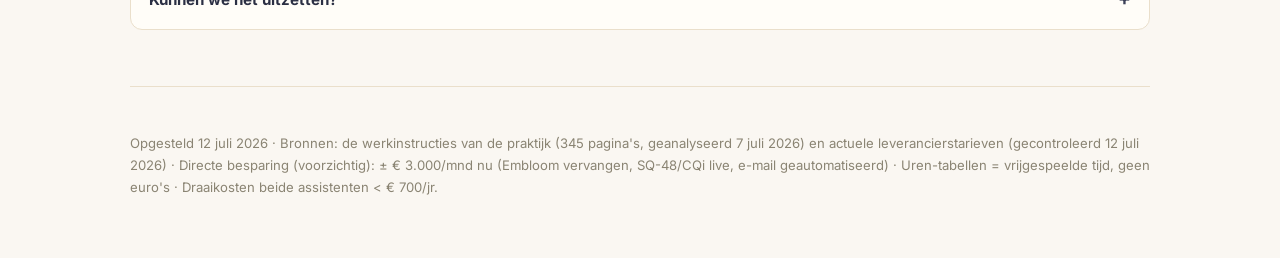
==== commit 13d4c07b: "Translate the whole planning site to Dutch All remaining pages translated to Dutch (proposals.html w" ====
--- a/assistenten.html
+++ b/assistenten.html
@@ -210,17 +210,17 @@
 </style>
 <link rel="stylesheet" href="aweris.css">
 
-<body data-lang="nl">
+<body data-lang="nl" lang="nl">
 <nav class="aw-nav">
   <a class="aw-brand" href="overview.html"><span class="aw-wordmark">Aweris</span><small>WelBewust &middot; planning</small></a>
   <div class="aw-nav-links">
-    <a href="overview.html">Overview</a>
-    <a href="index.html">Cost calculator</a>
-    <a href="assistenten.html" aria-current="page">Digital assistants</a>
+    <a href="overview.html">Overzicht</a>
+    <a href="index.html">Kostencalculator</a>
+    <a href="assistenten.html" aria-current="page">Digitale assistenten</a>
     <a href="modules.html">Modules</a>
-    <a href="compliance.html">NEN 7510 plan</a>
-    <a href="epd-roadmap.html">EPD roadmap</a>
-    <a href="proposals.html">Proposals</a>
+    <a href="compliance.html">NEN 7510-plan</a>
+    <a href="epd-roadmap.html">EPD-roadmap</a>
+    <a href="proposals.html">Voorstellen</a>
   </div>
 </nav>
 <header class="site">
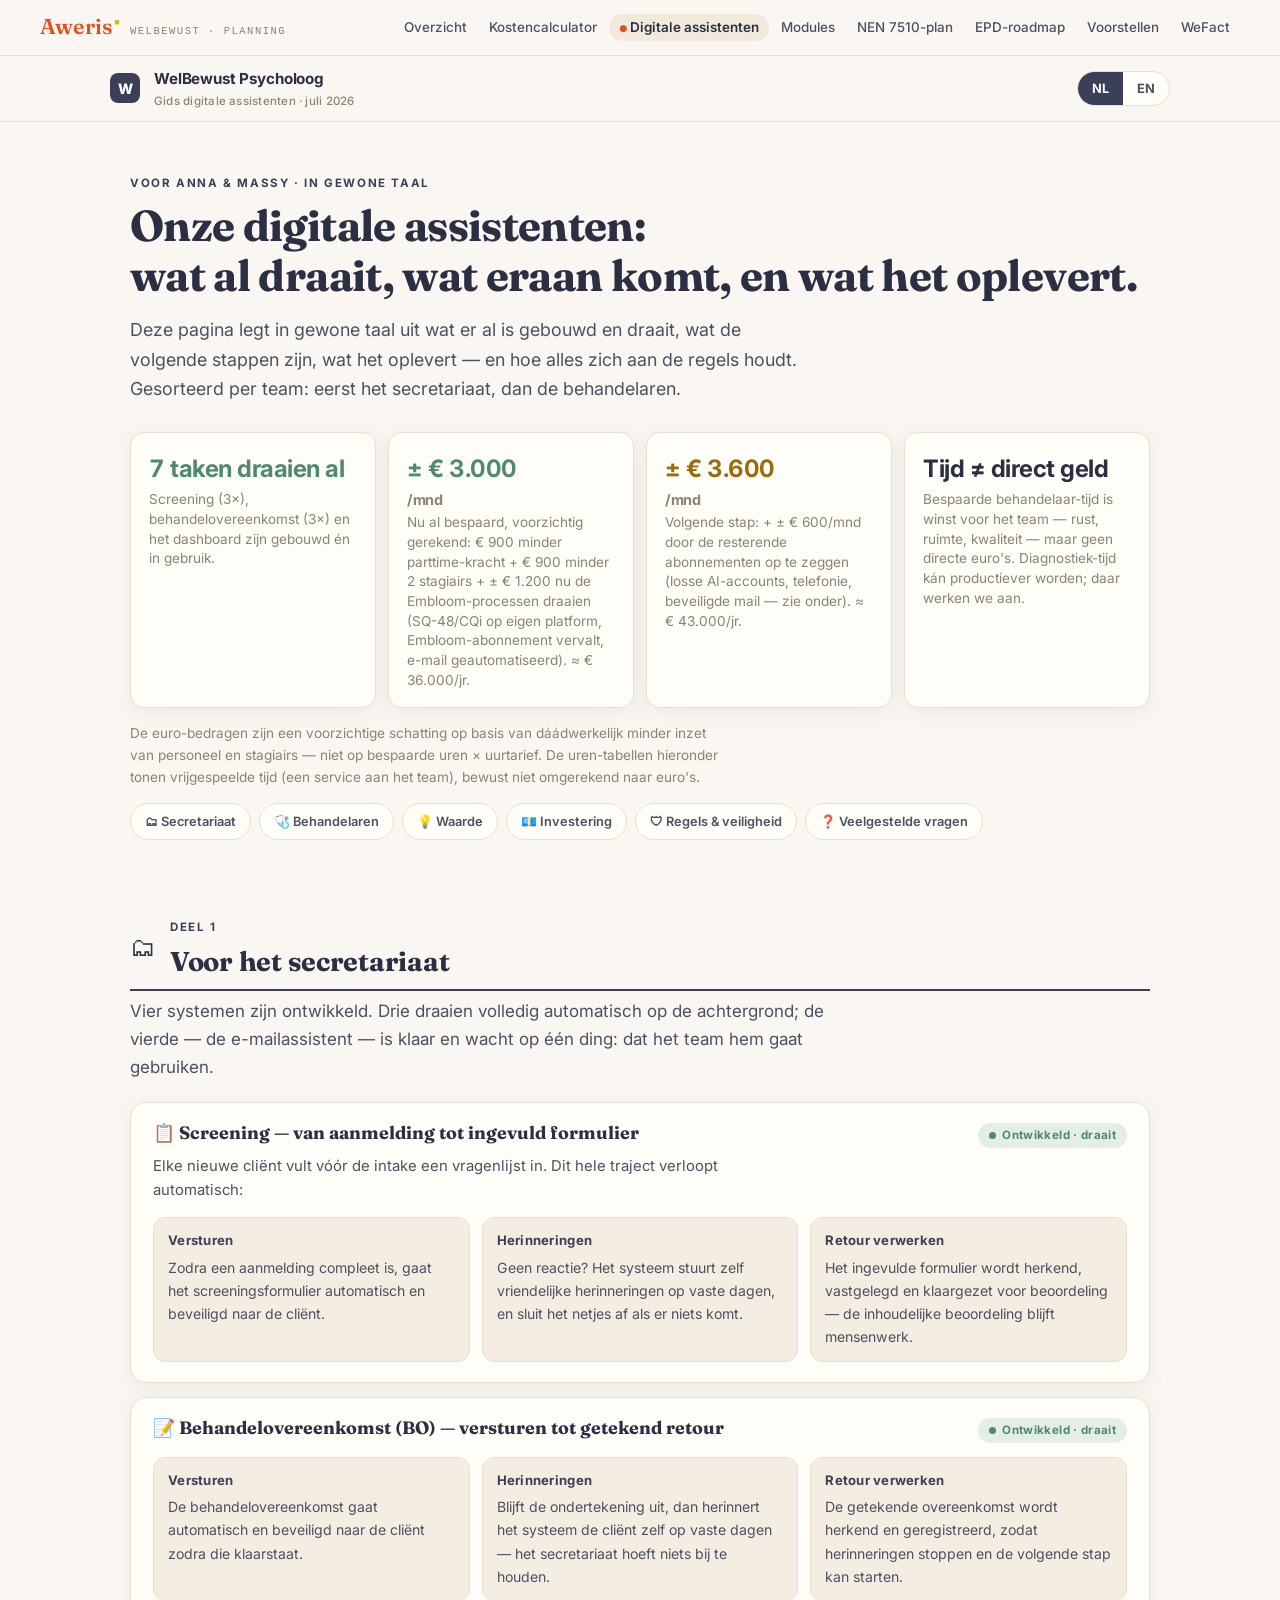
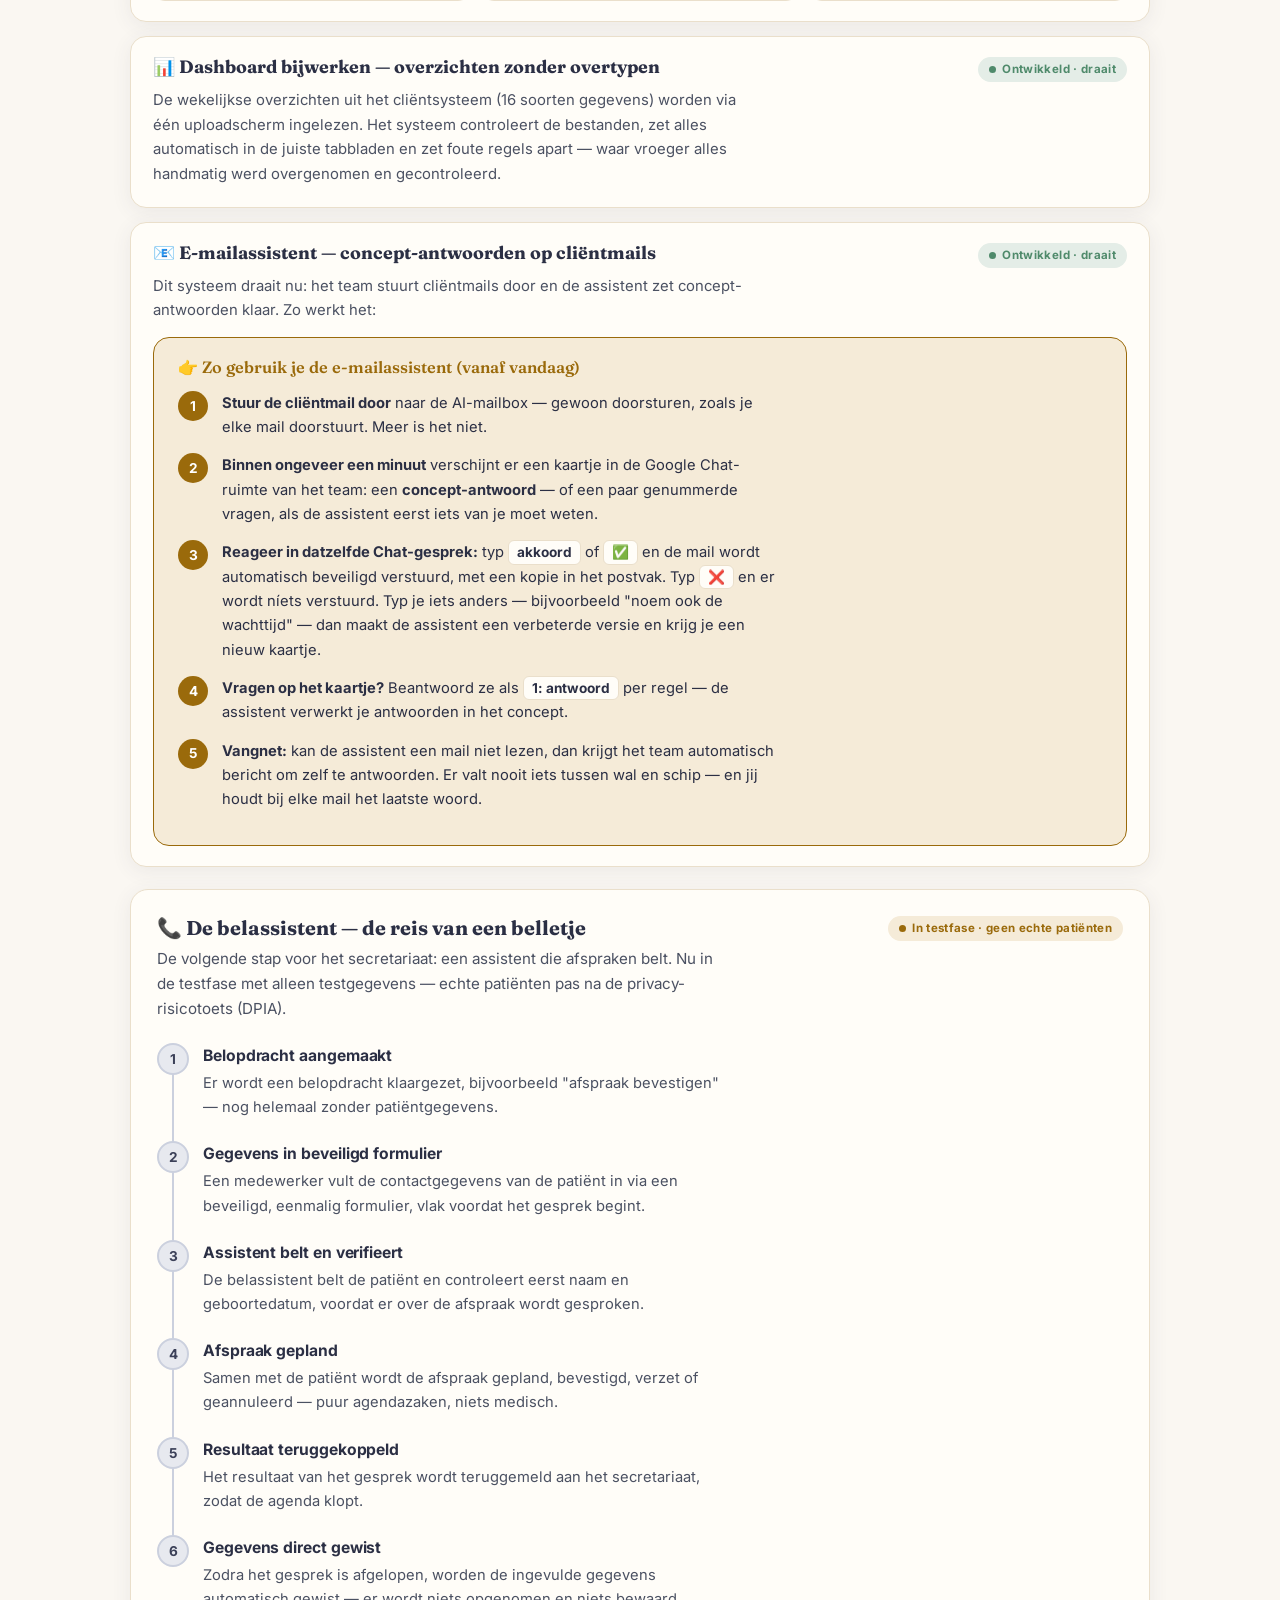
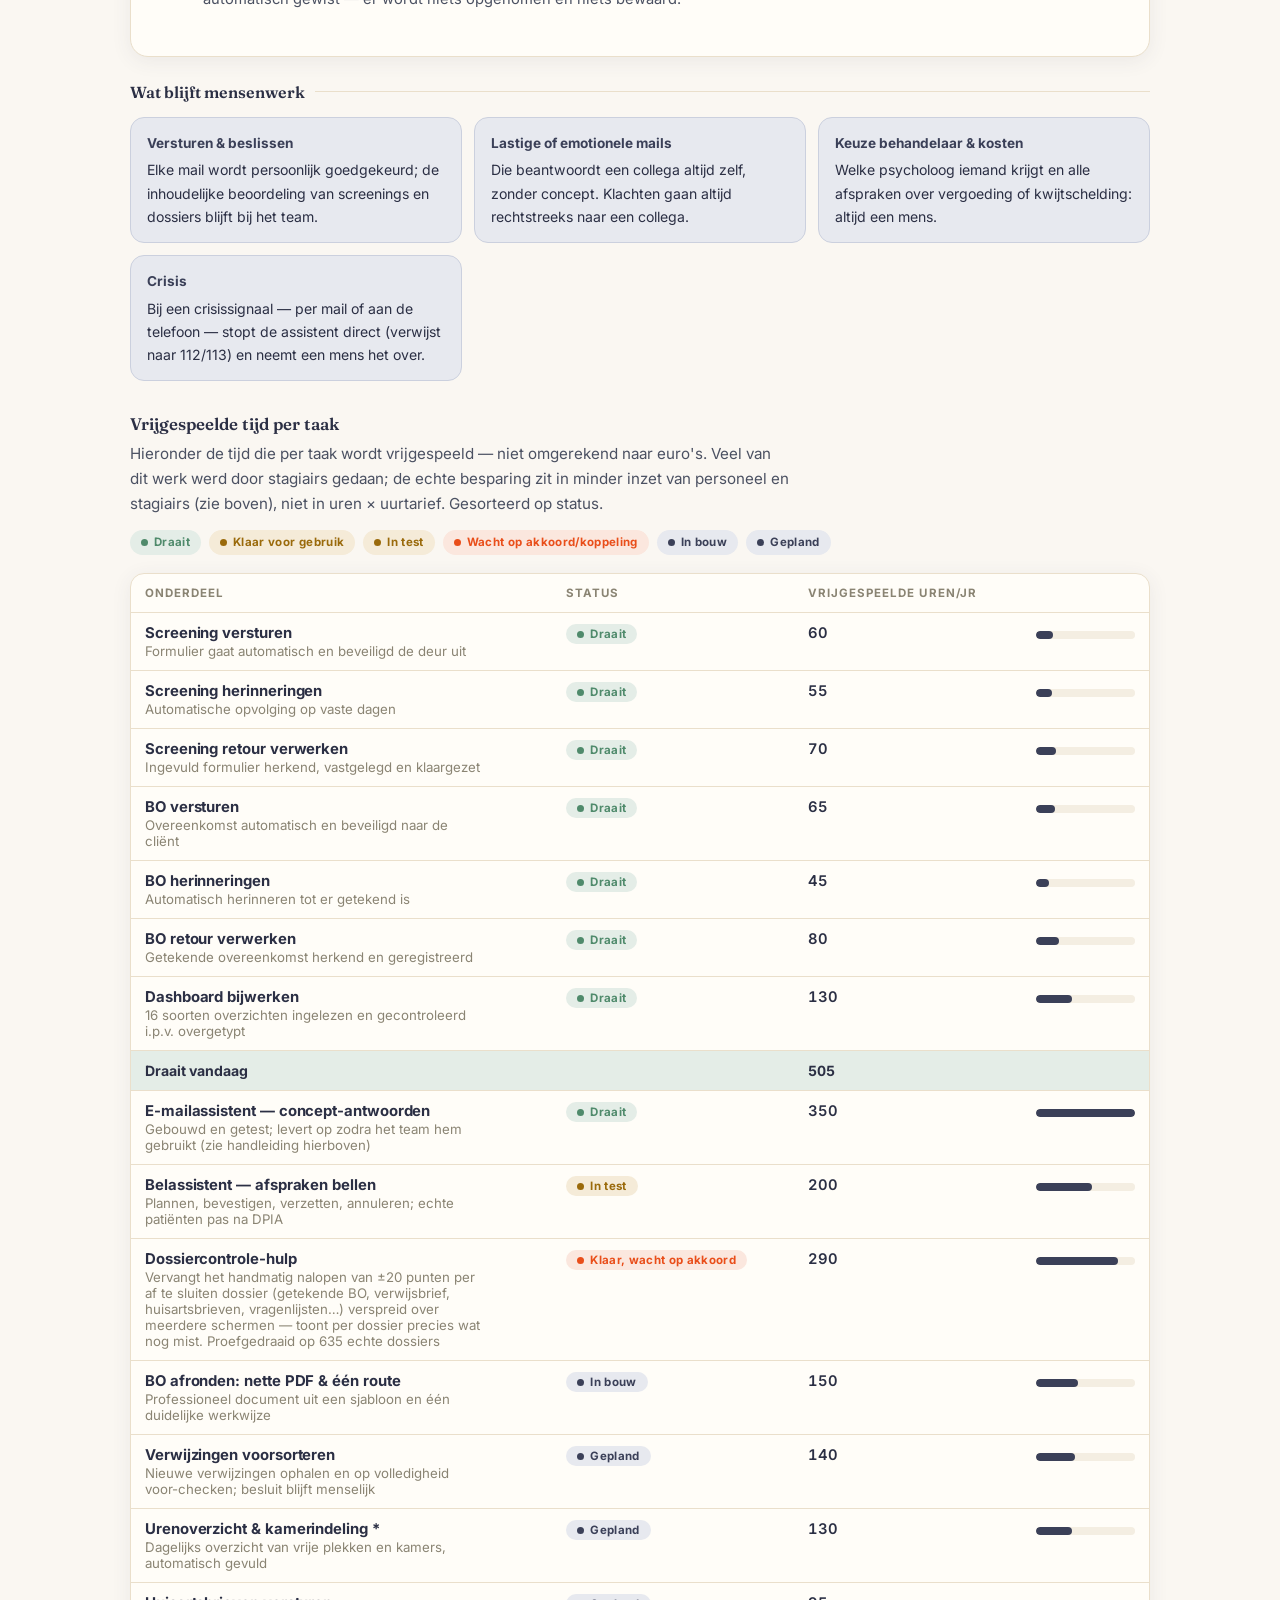
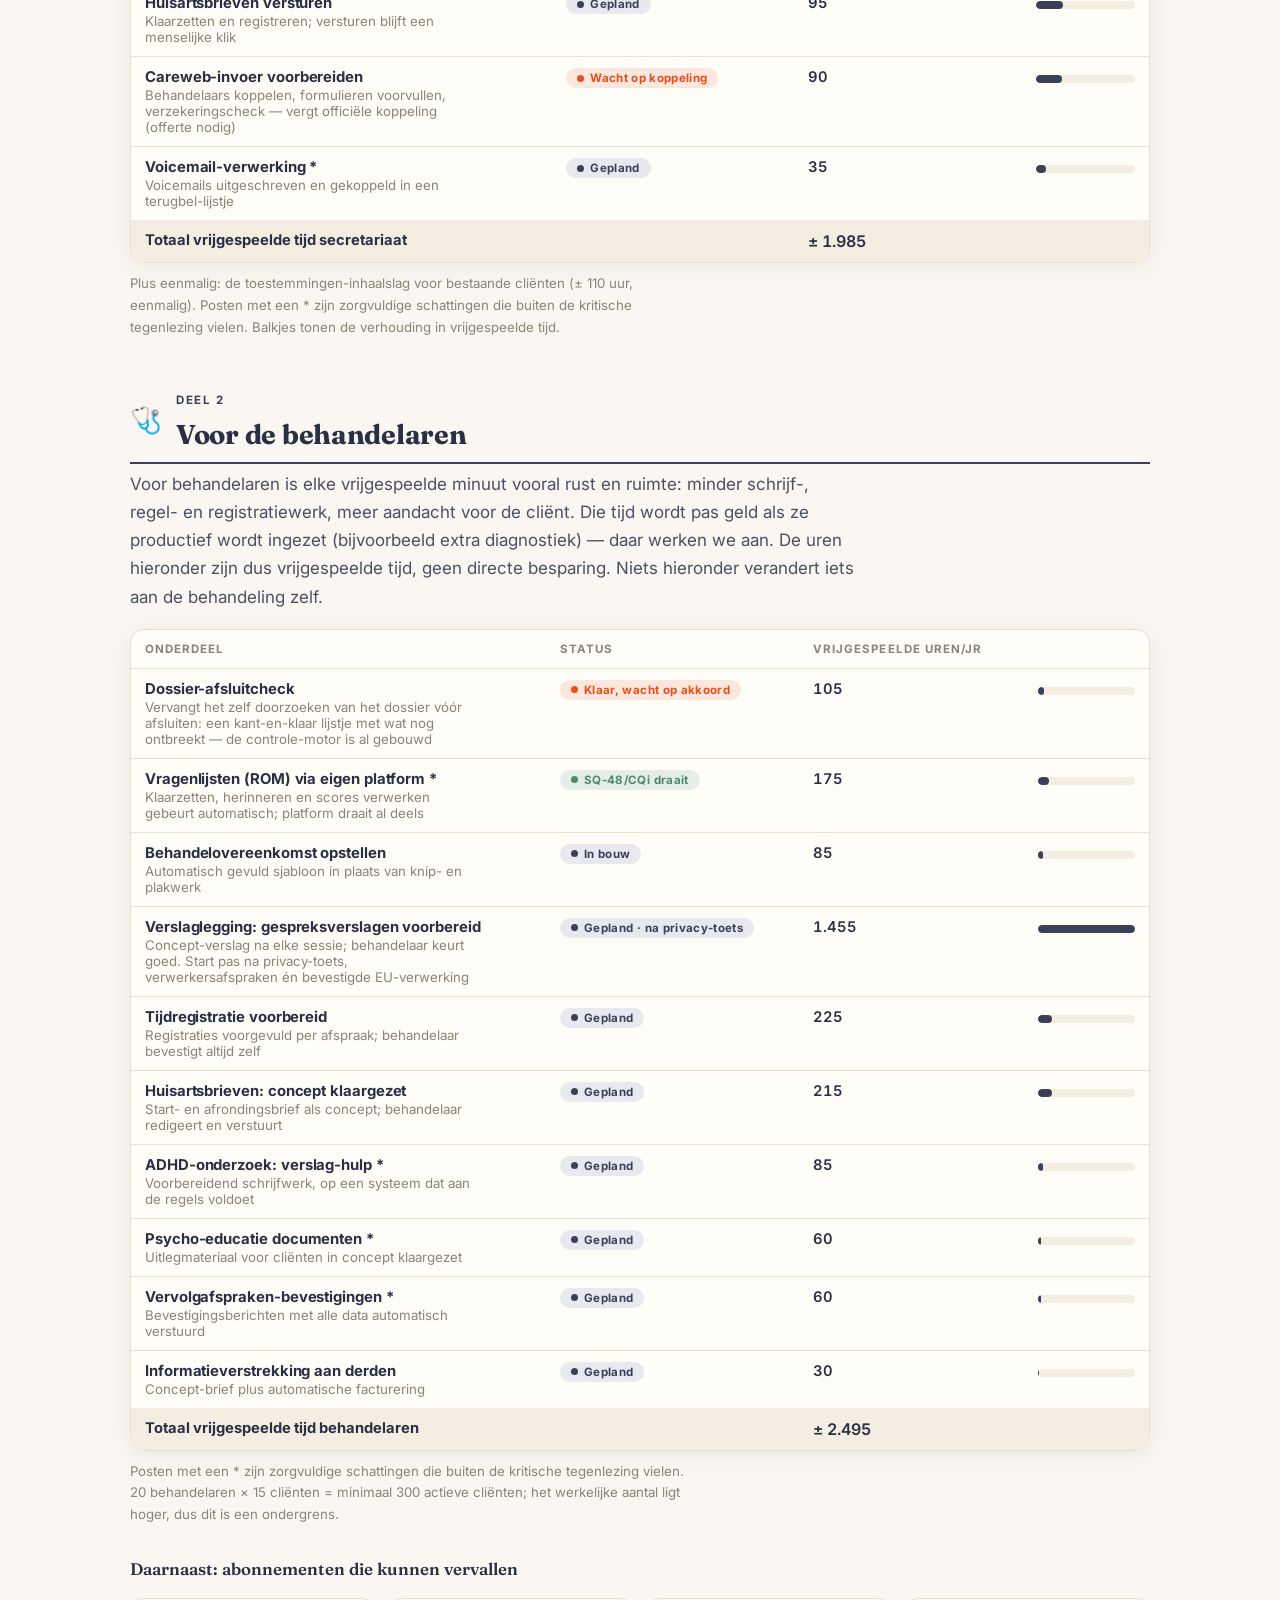
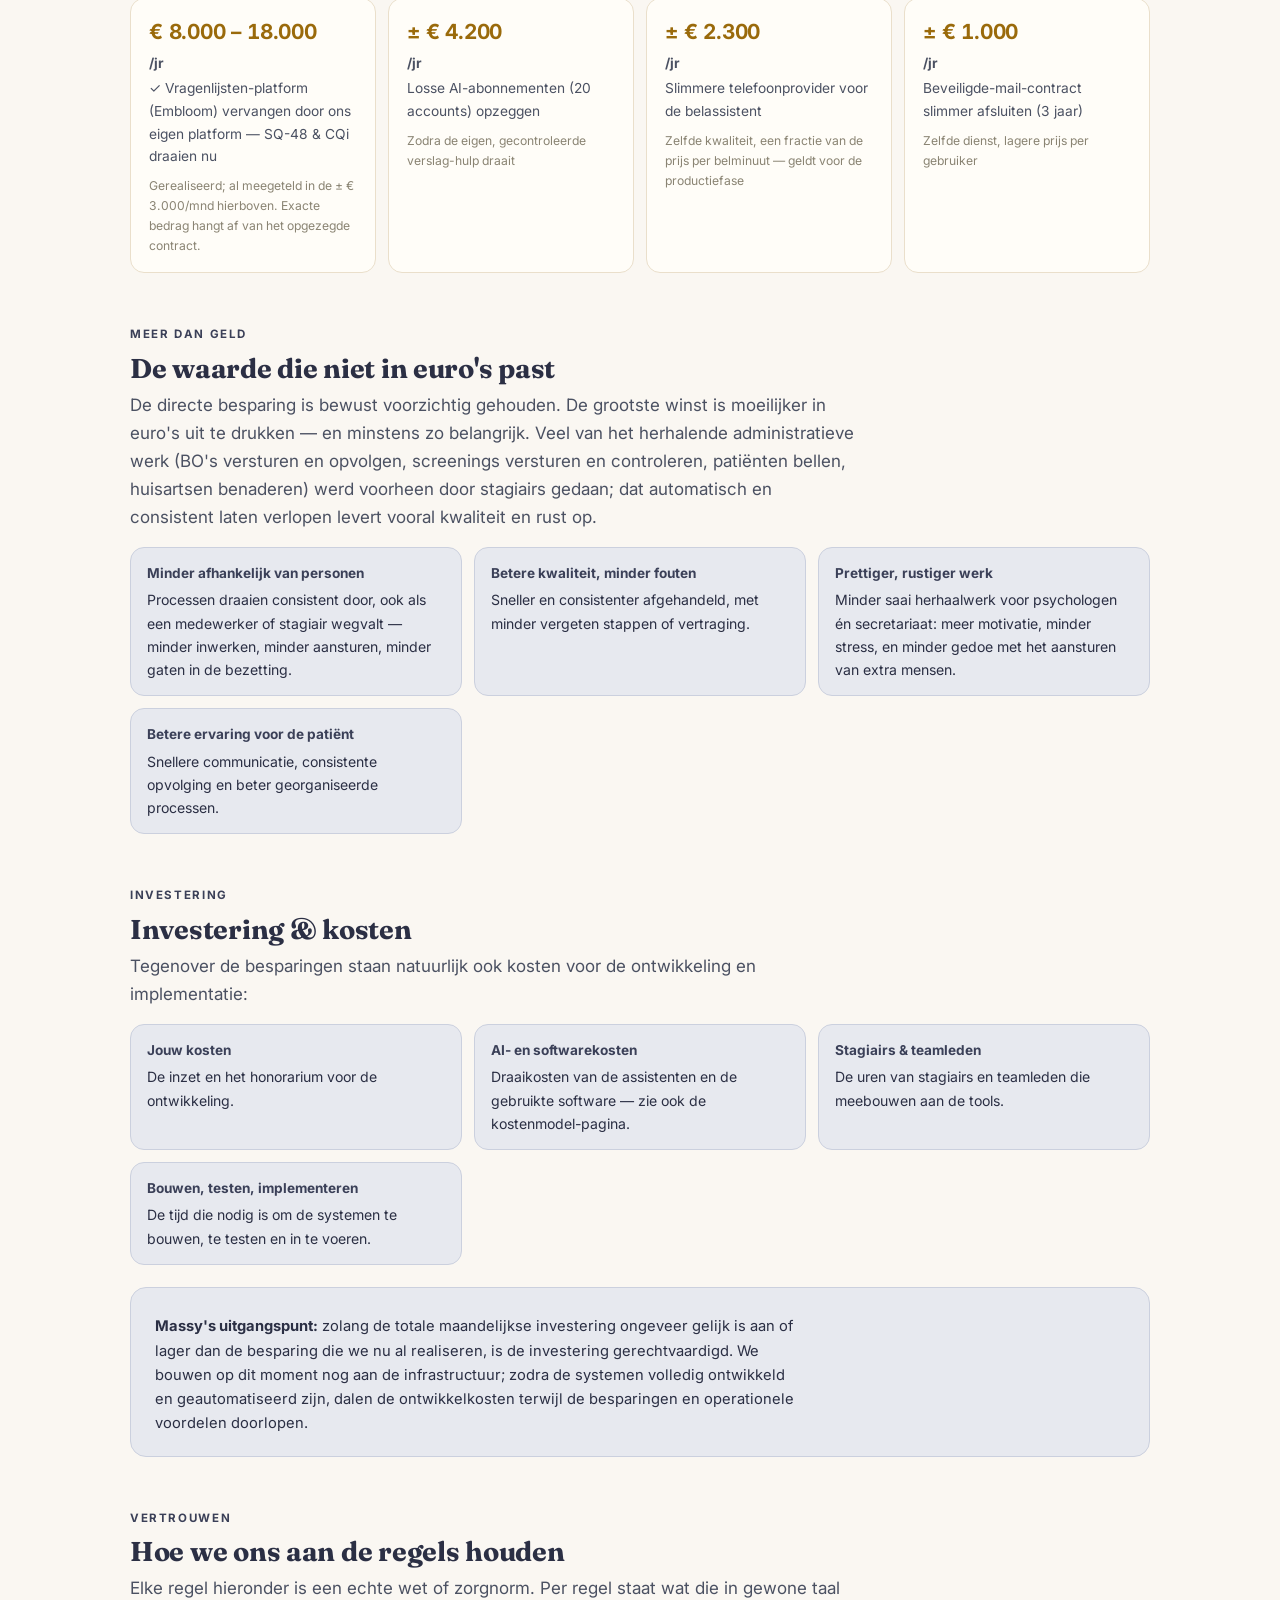
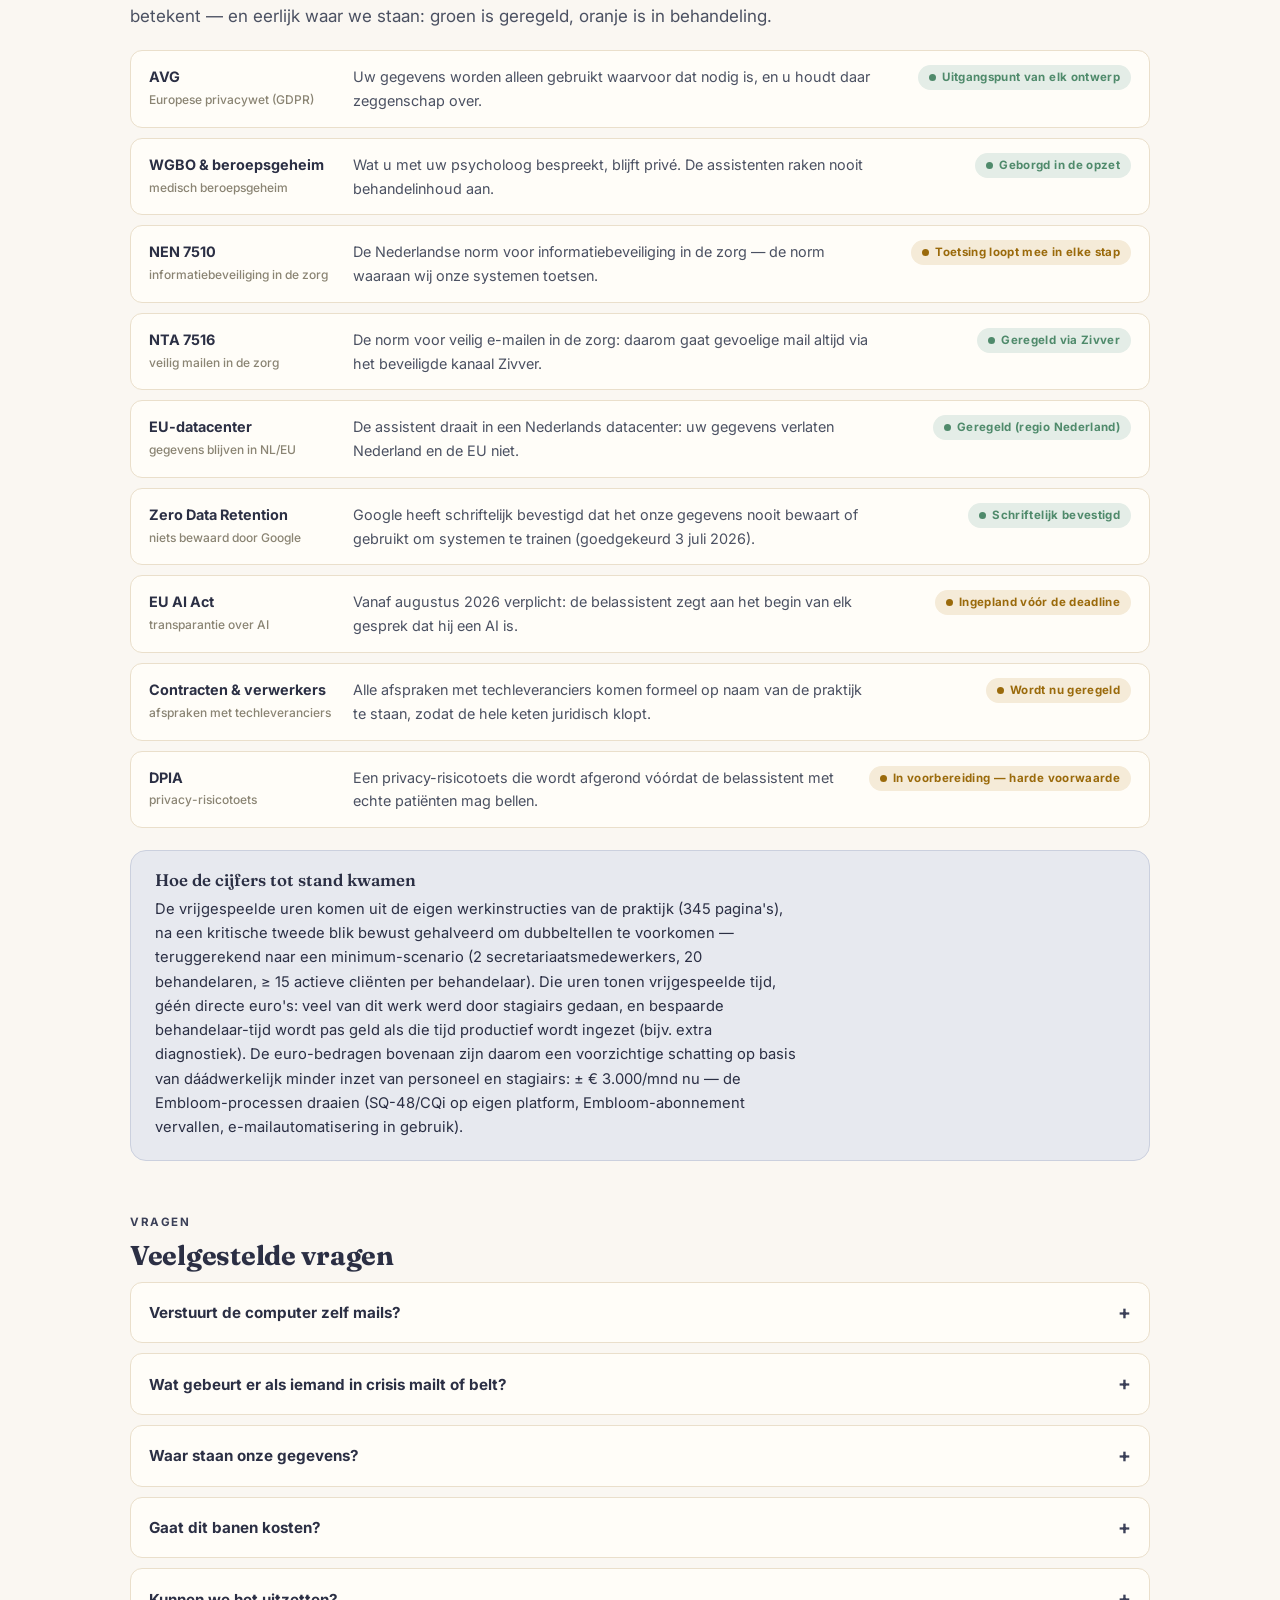
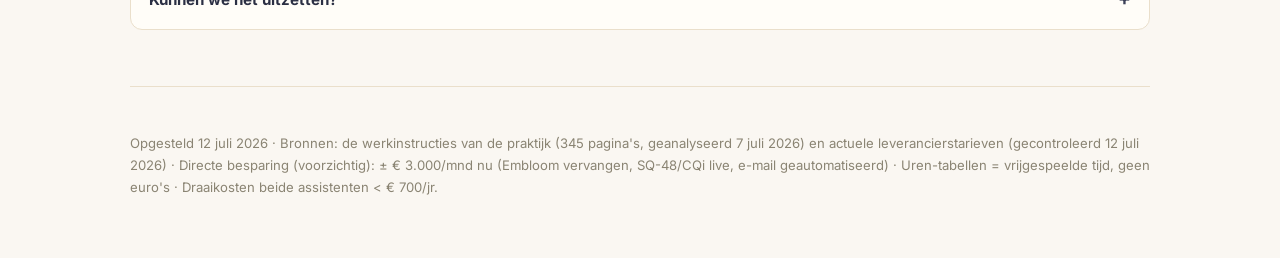
==== commit 628813b6: "Add WeFact-integratie proposal page (wefact.html) + site links New Dutch proposal page: Aweris x WeF" ====
--- a/assistenten.html
+++ b/assistenten.html
@@ -221,6 +221,7 @@
     <a href="compliance.html">NEN 7510-plan</a>
     <a href="epd-roadmap.html">EPD-roadmap</a>
     <a href="proposals.html">Voorstellen</a>
+    <a href="wefact.html">WeFact</a>
   </div>
 </nav>
 <header class="site">
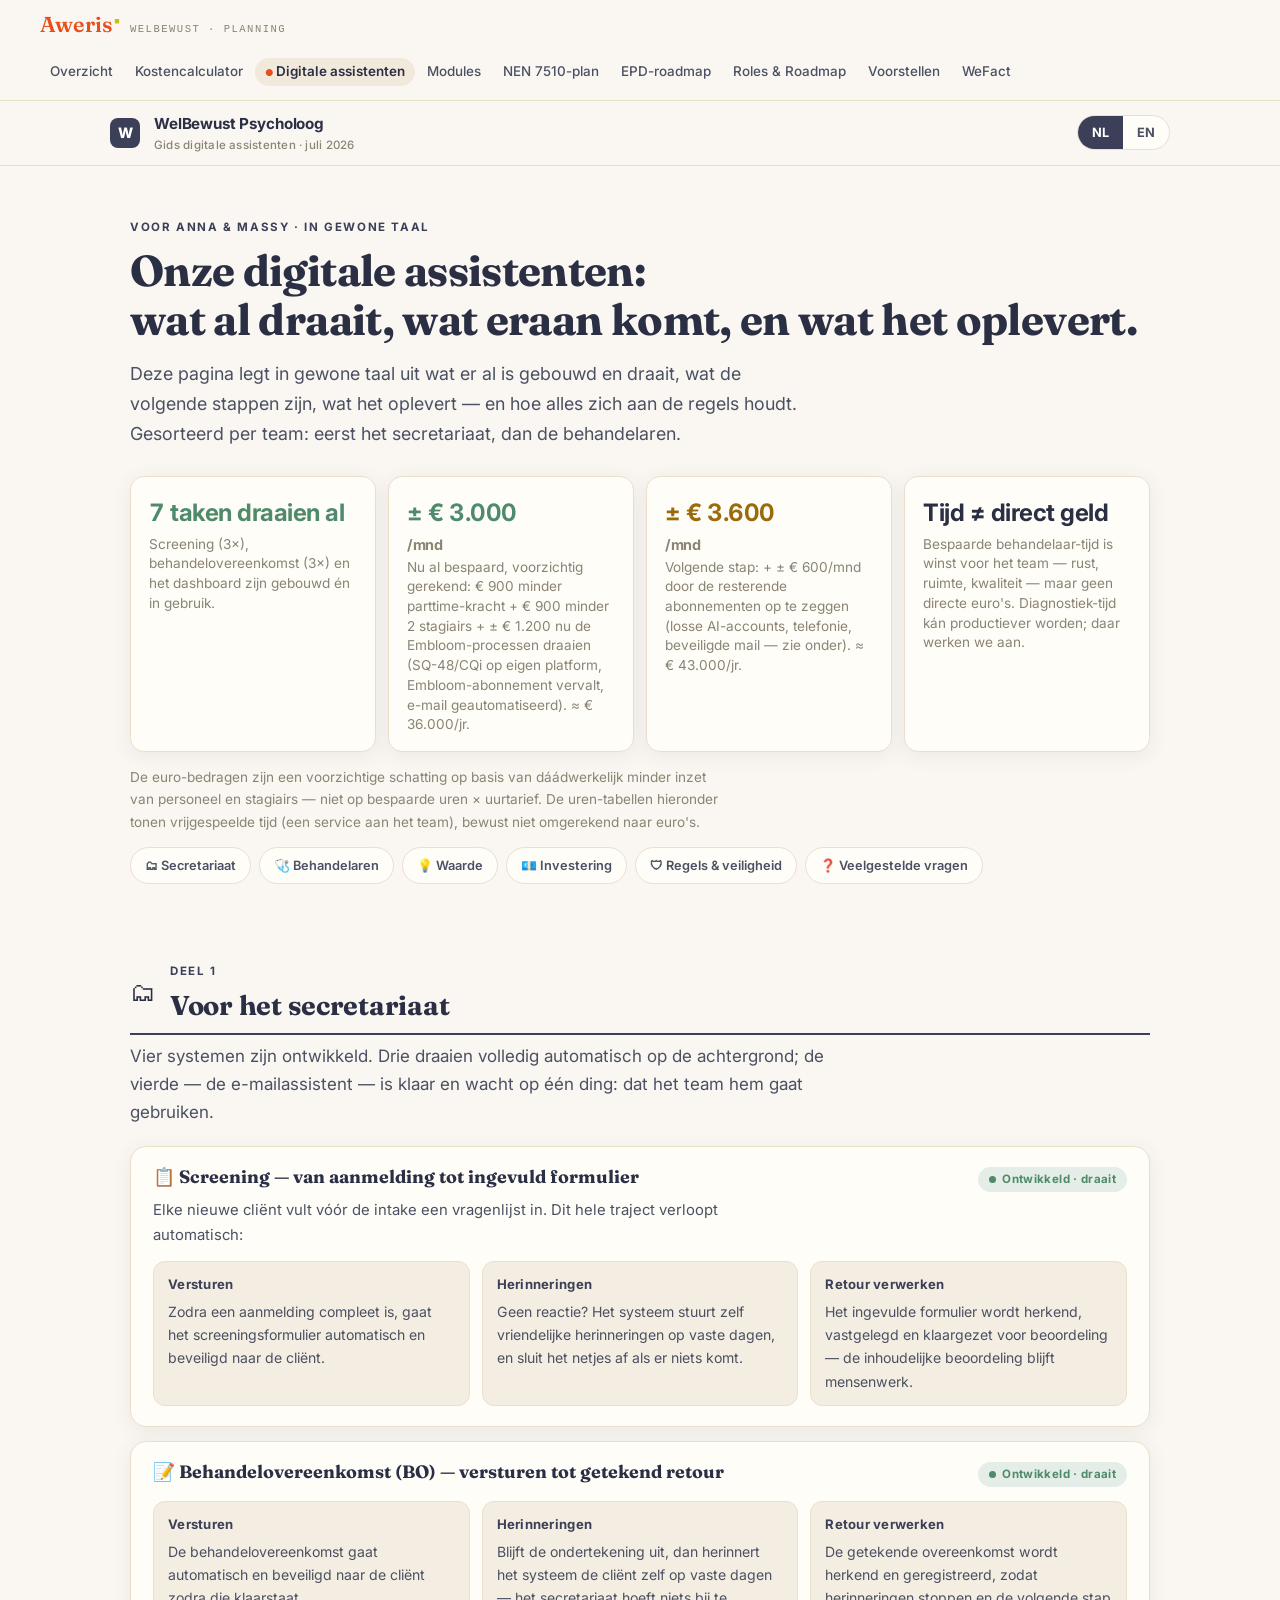
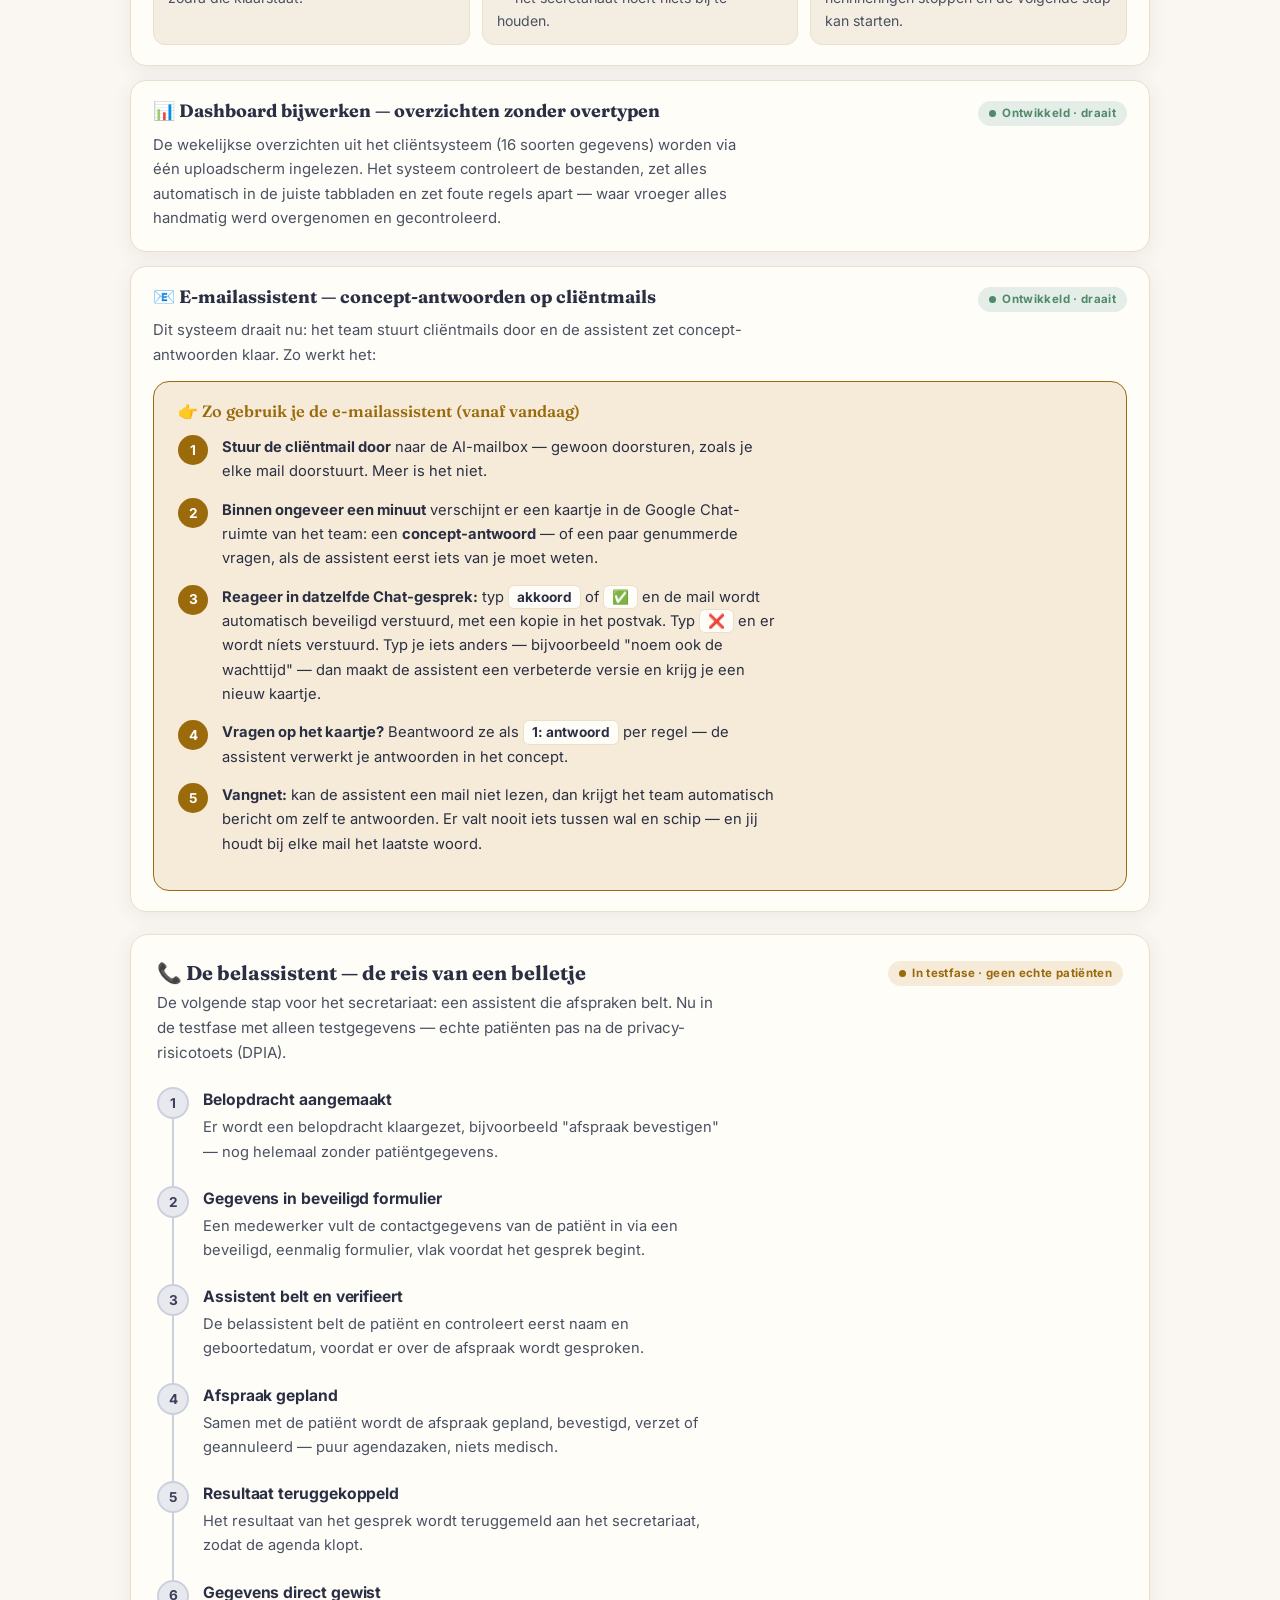
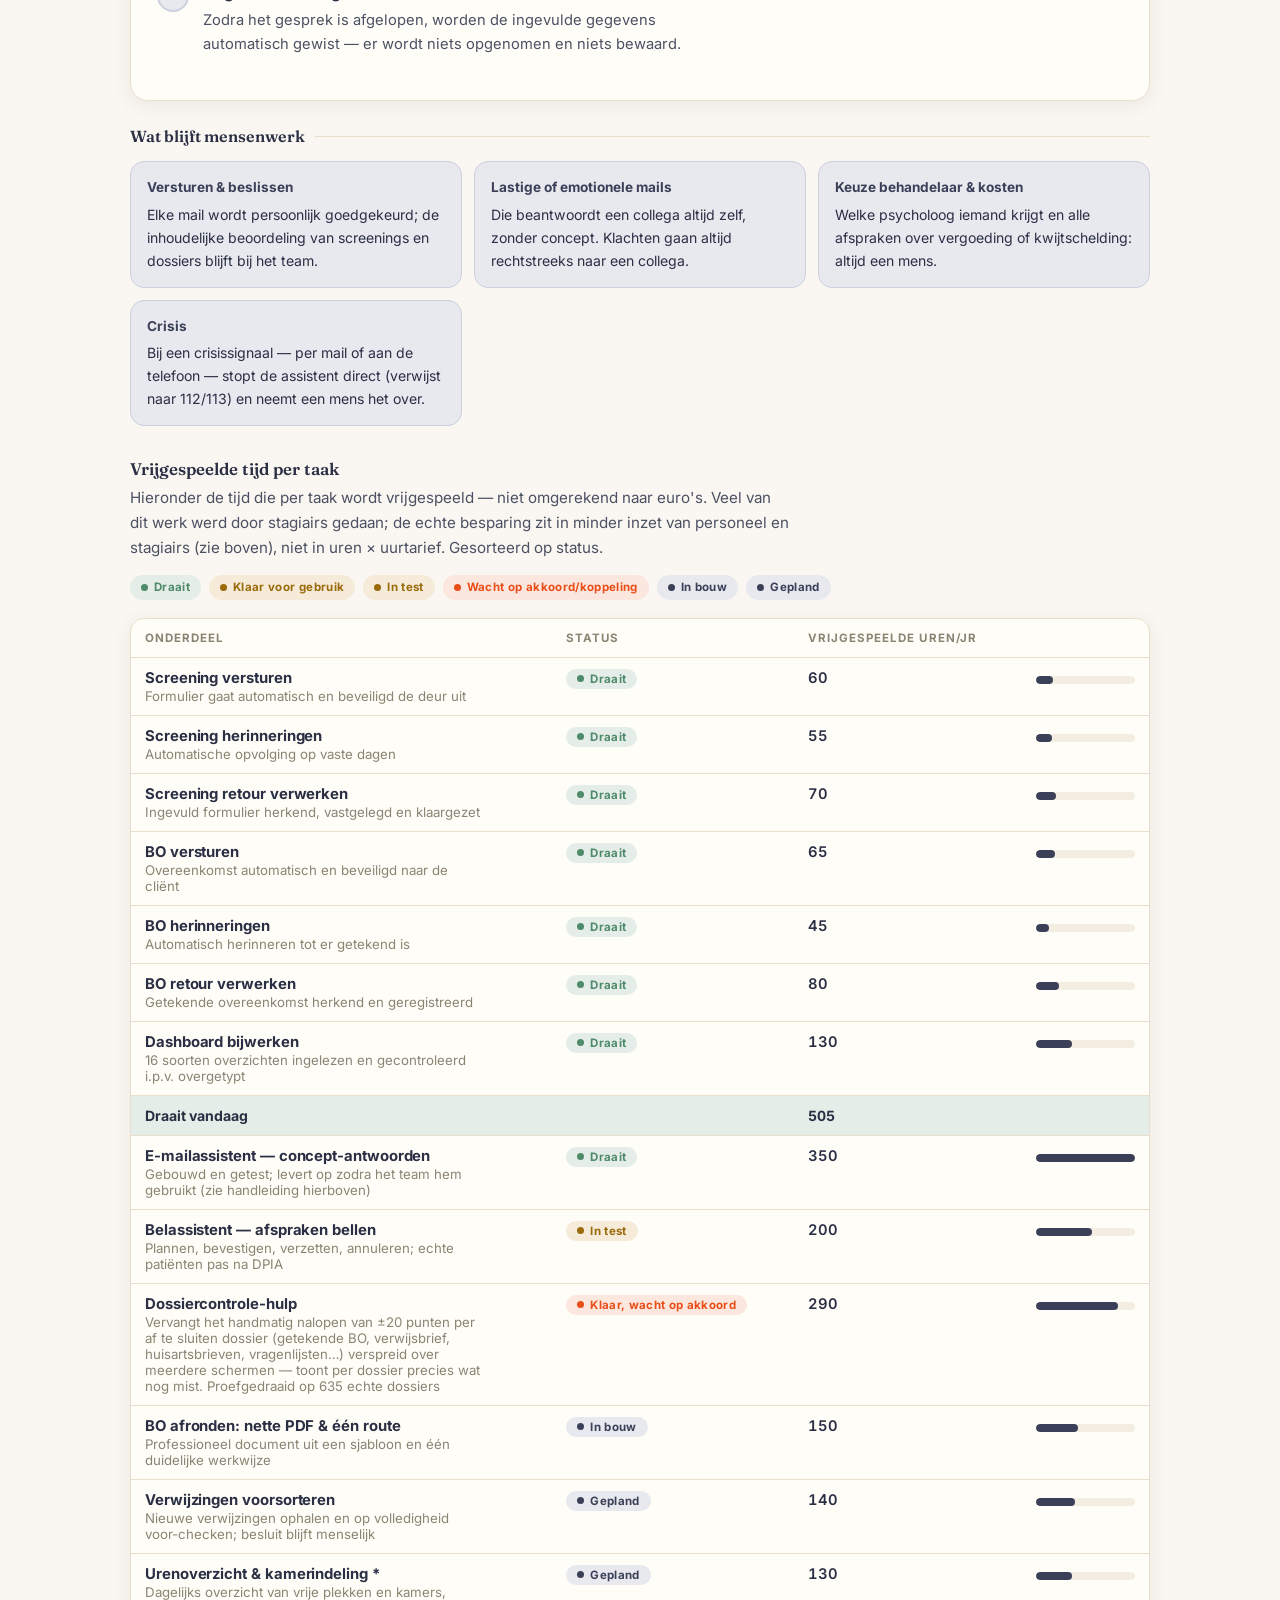
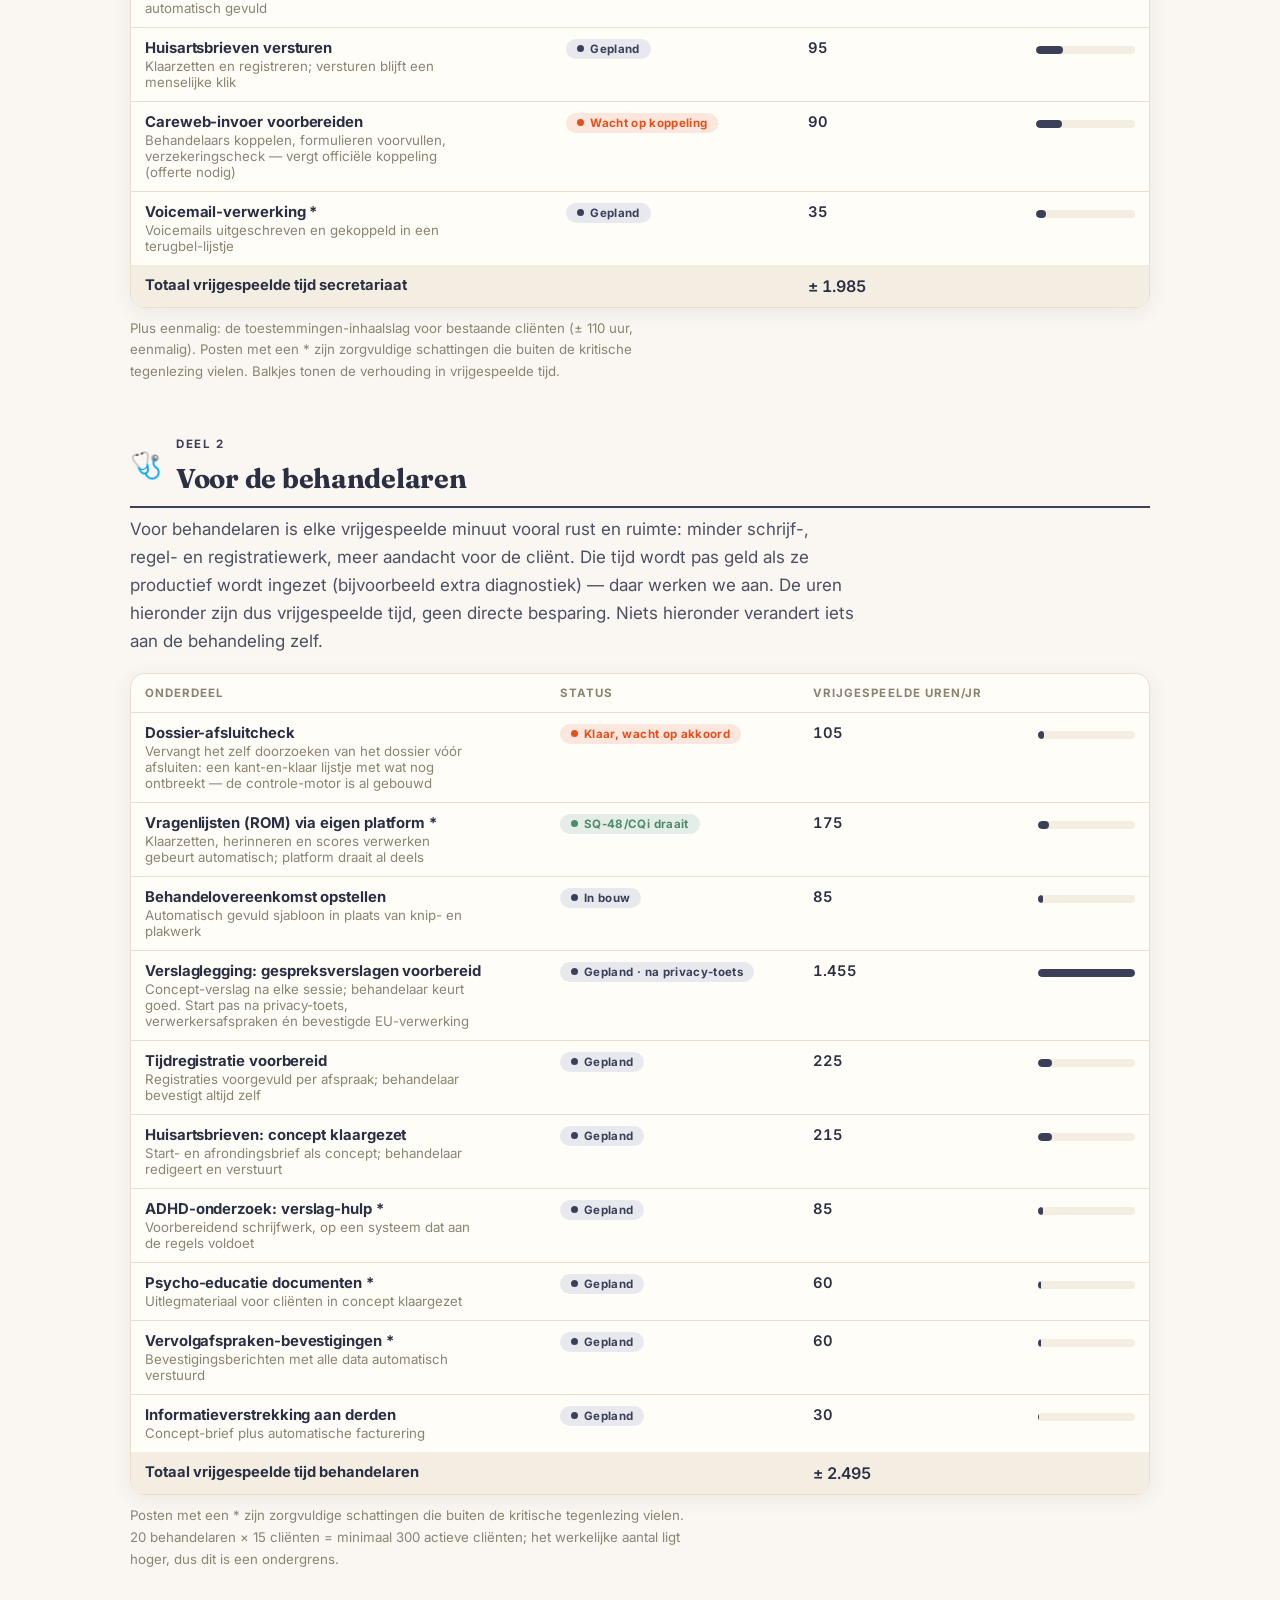
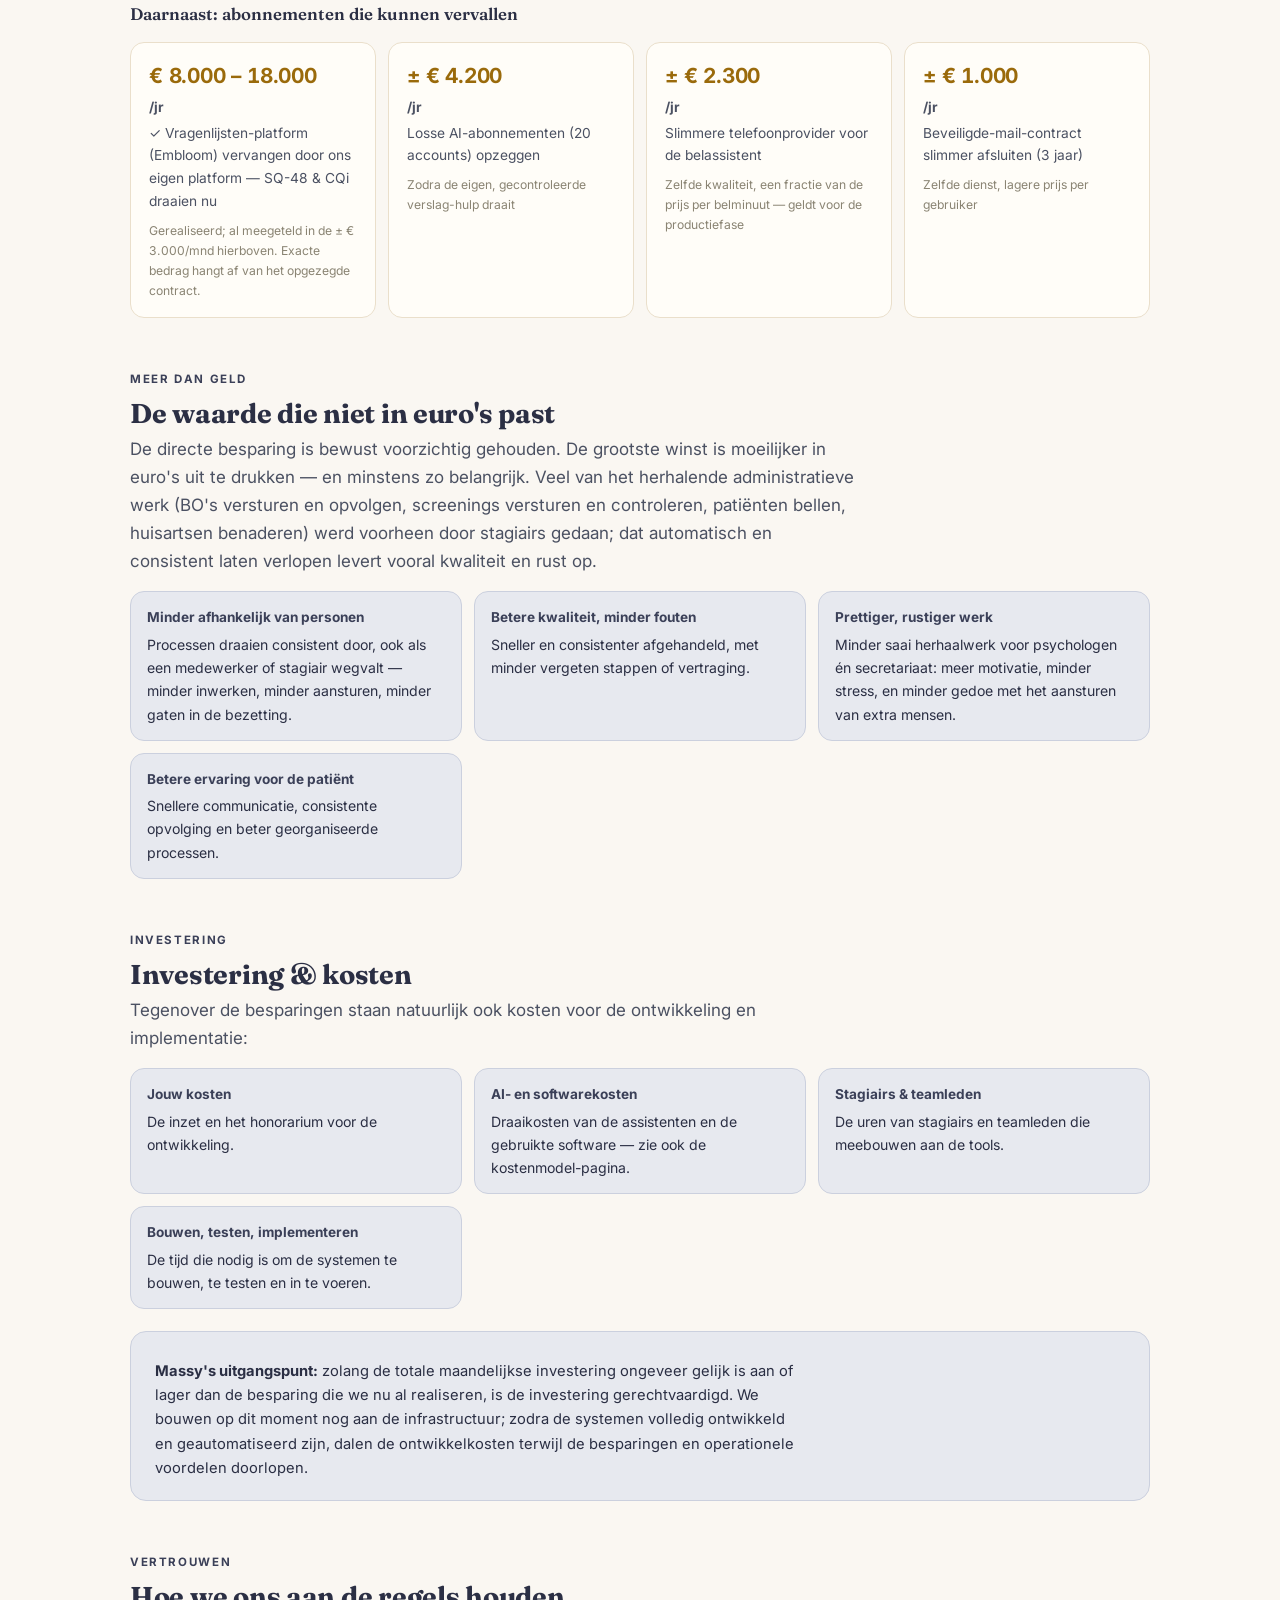
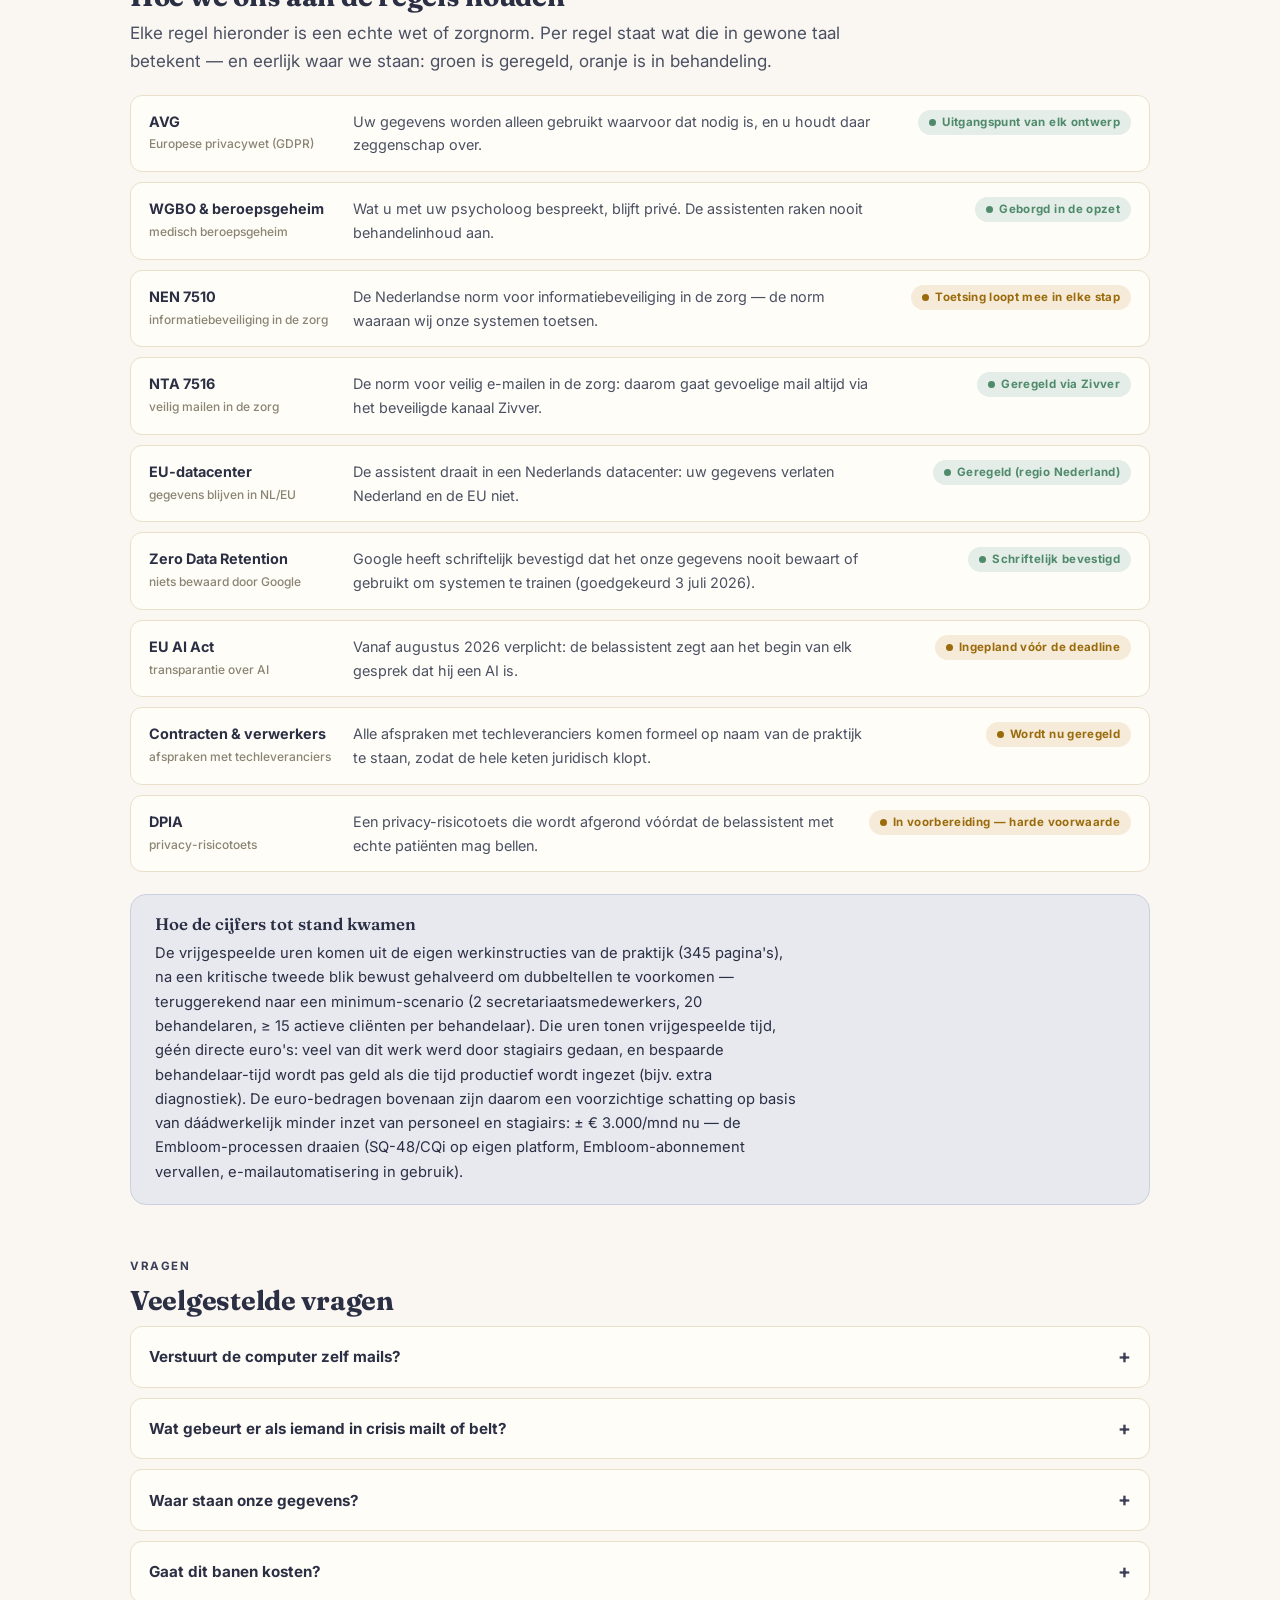
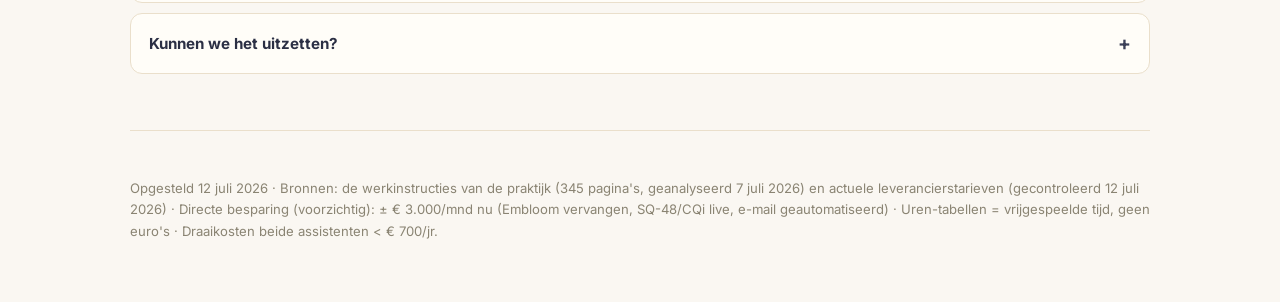
==== commit 1928ddb8: "Add Roles & Roadmap page (client journey, all roles) under the roadmap nav Co-Authored-By: Claude Fa" ====
--- a/assistenten.html
+++ b/assistenten.html
@@ -220,6 +220,7 @@
     <a href="modules.html">Modules</a>
     <a href="compliance.html">NEN 7510-plan</a>
     <a href="epd-roadmap.html">EPD-roadmap</a>
+    <a href="roles-and-roadmap.html">Roles &amp; Roadmap</a>
     <a href="proposals.html">Voorstellen</a>
     <a href="wefact.html">WeFact</a>
   </div>
